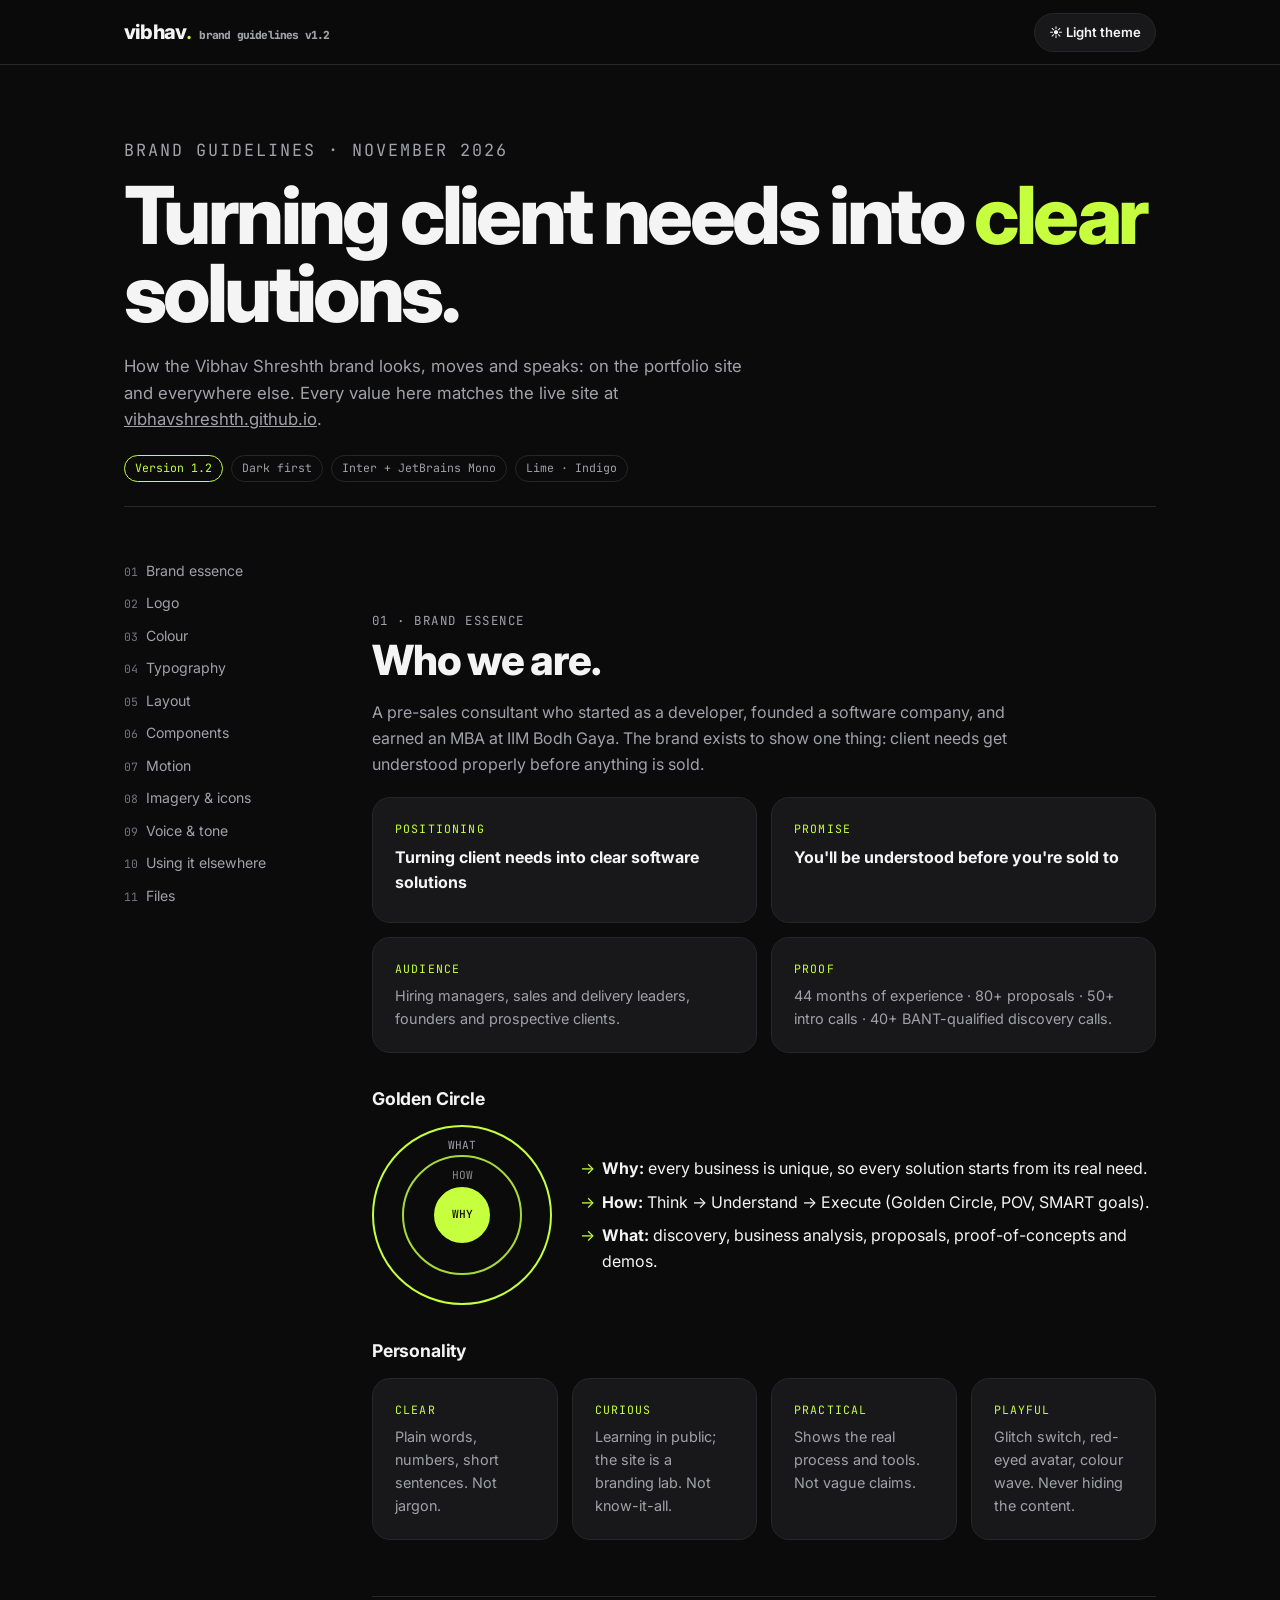
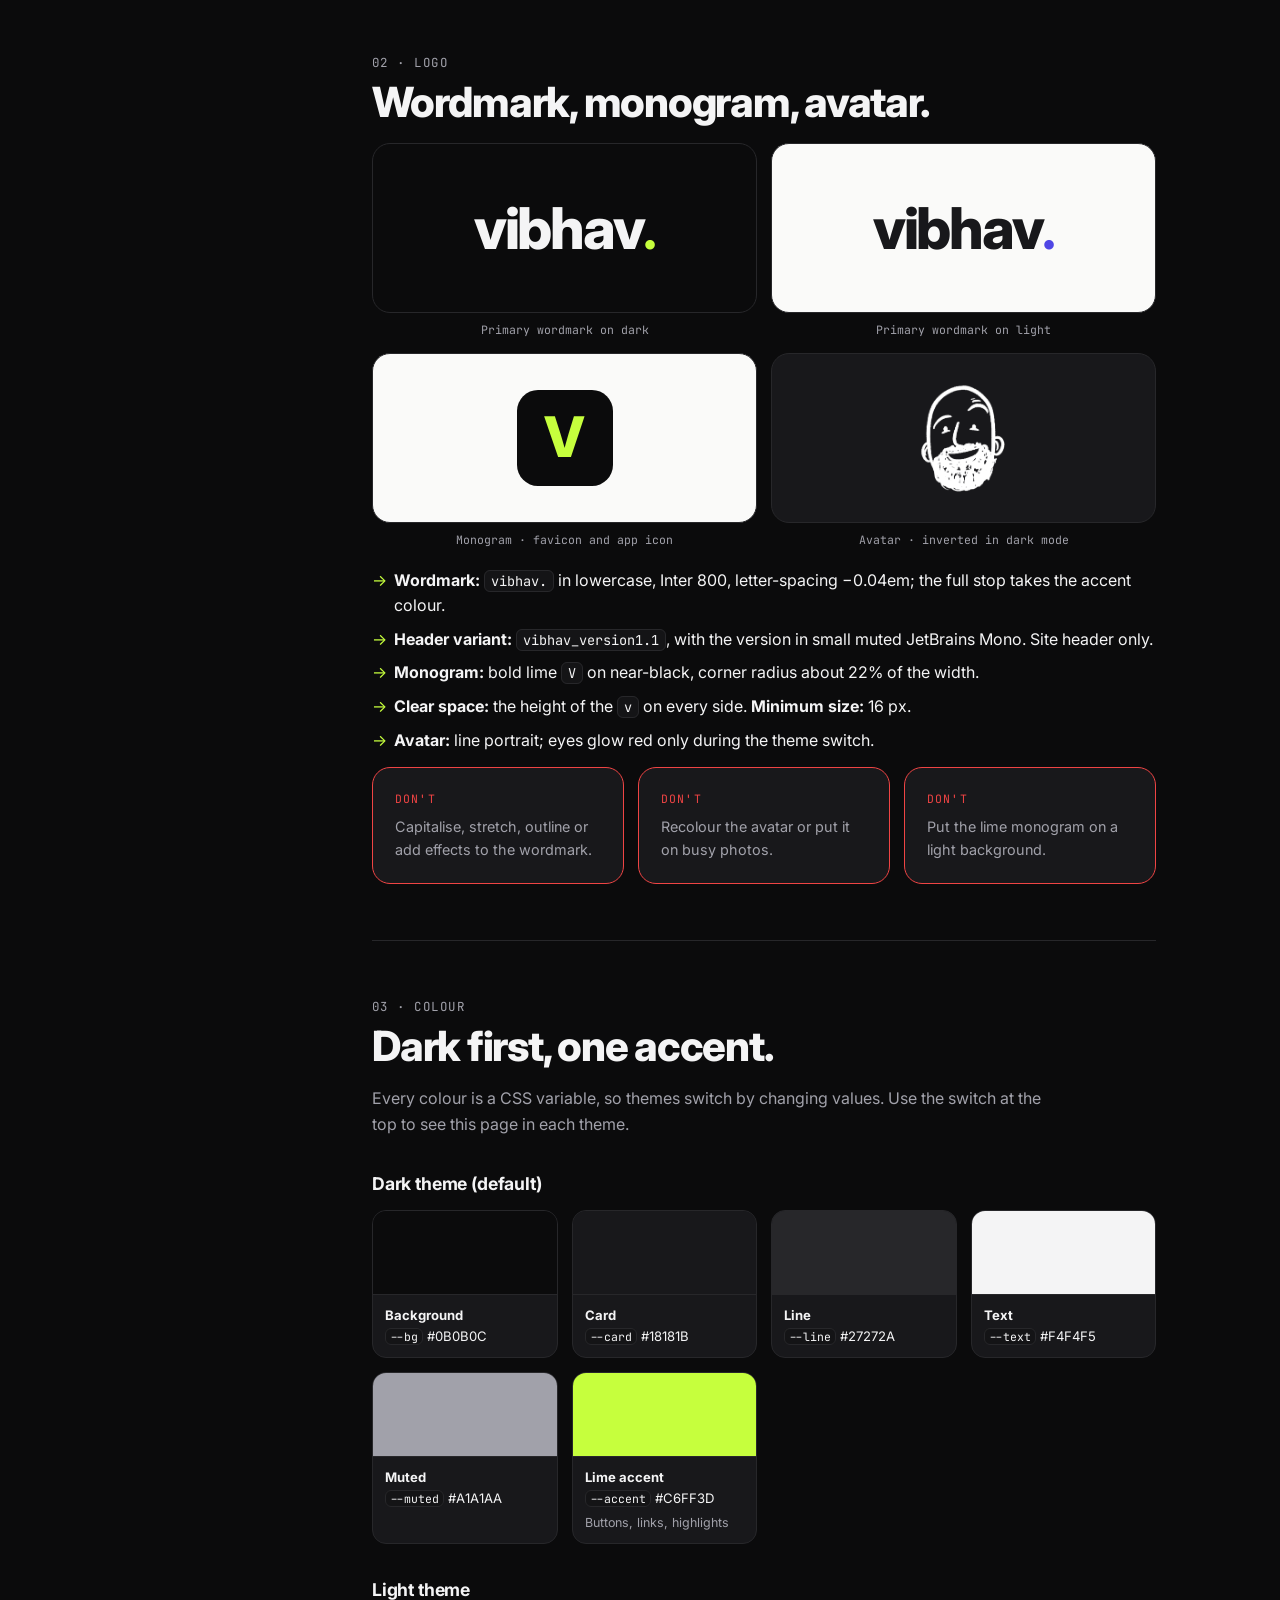
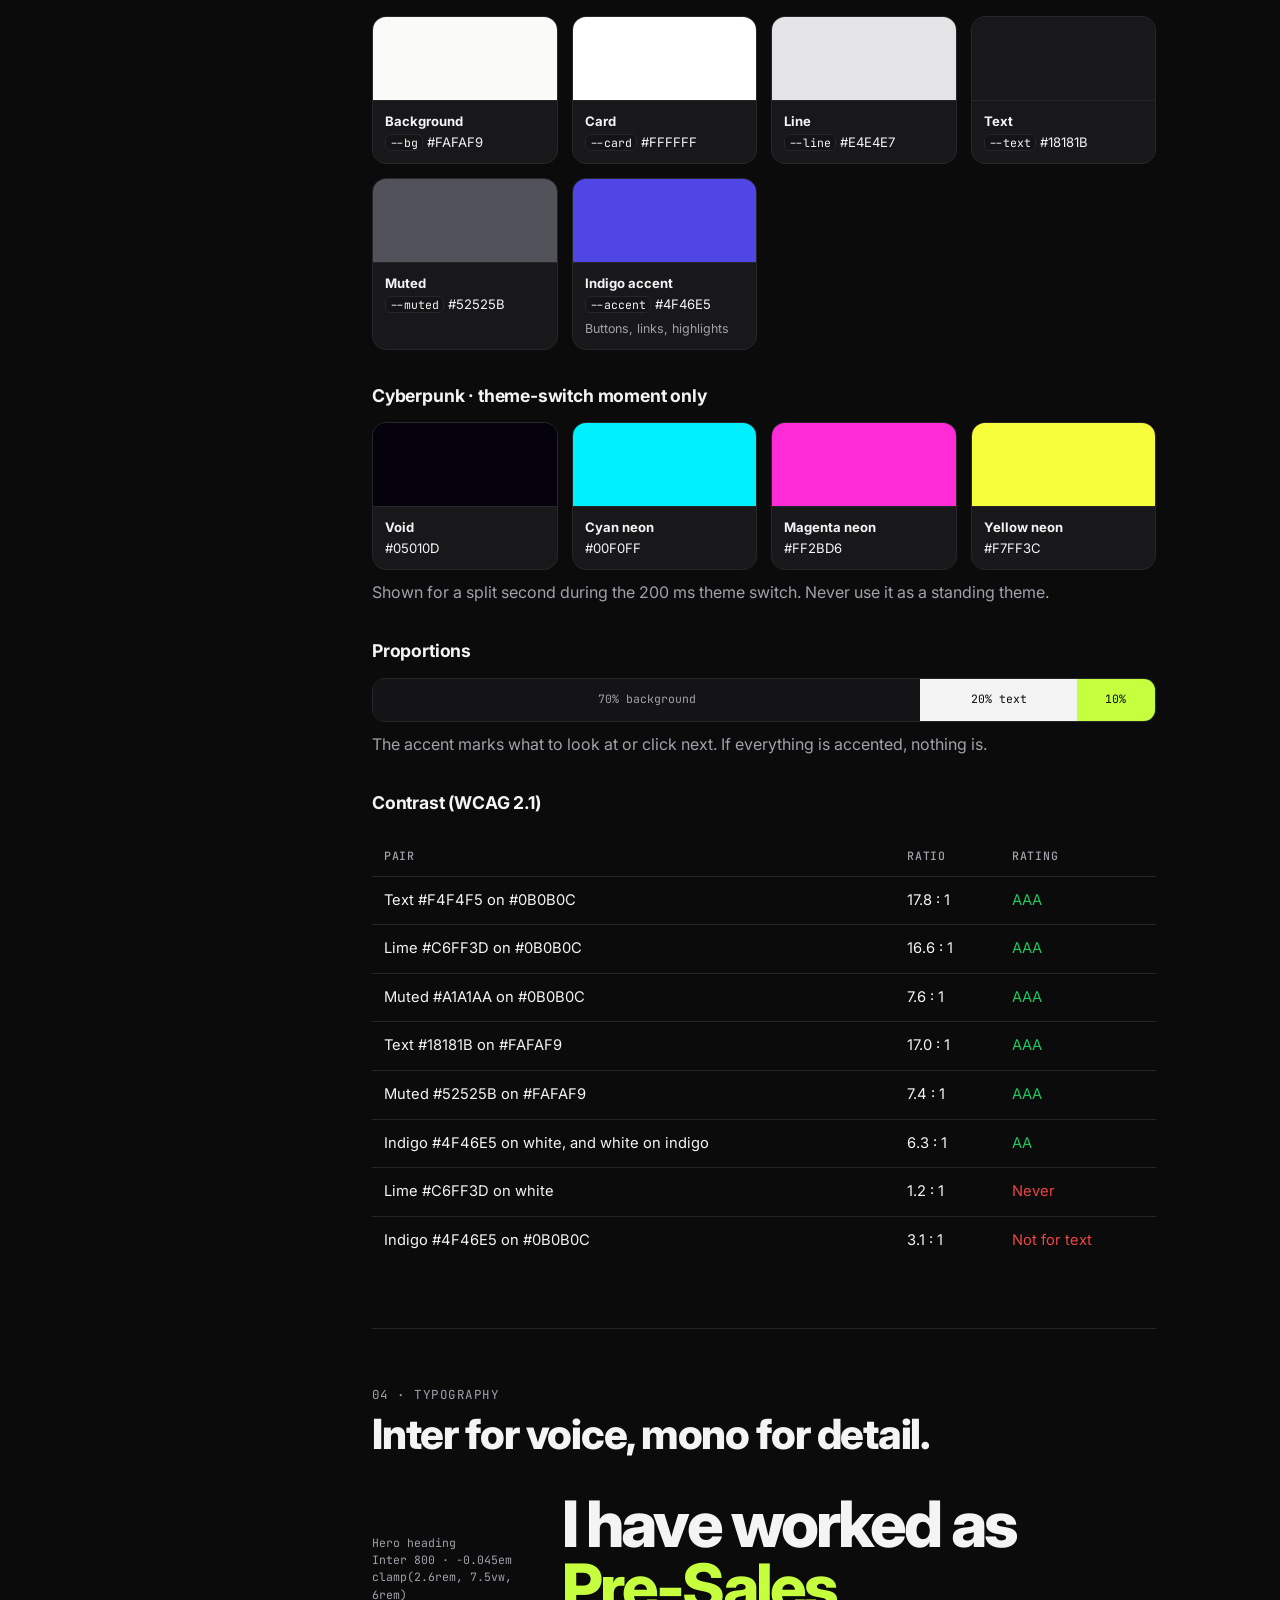
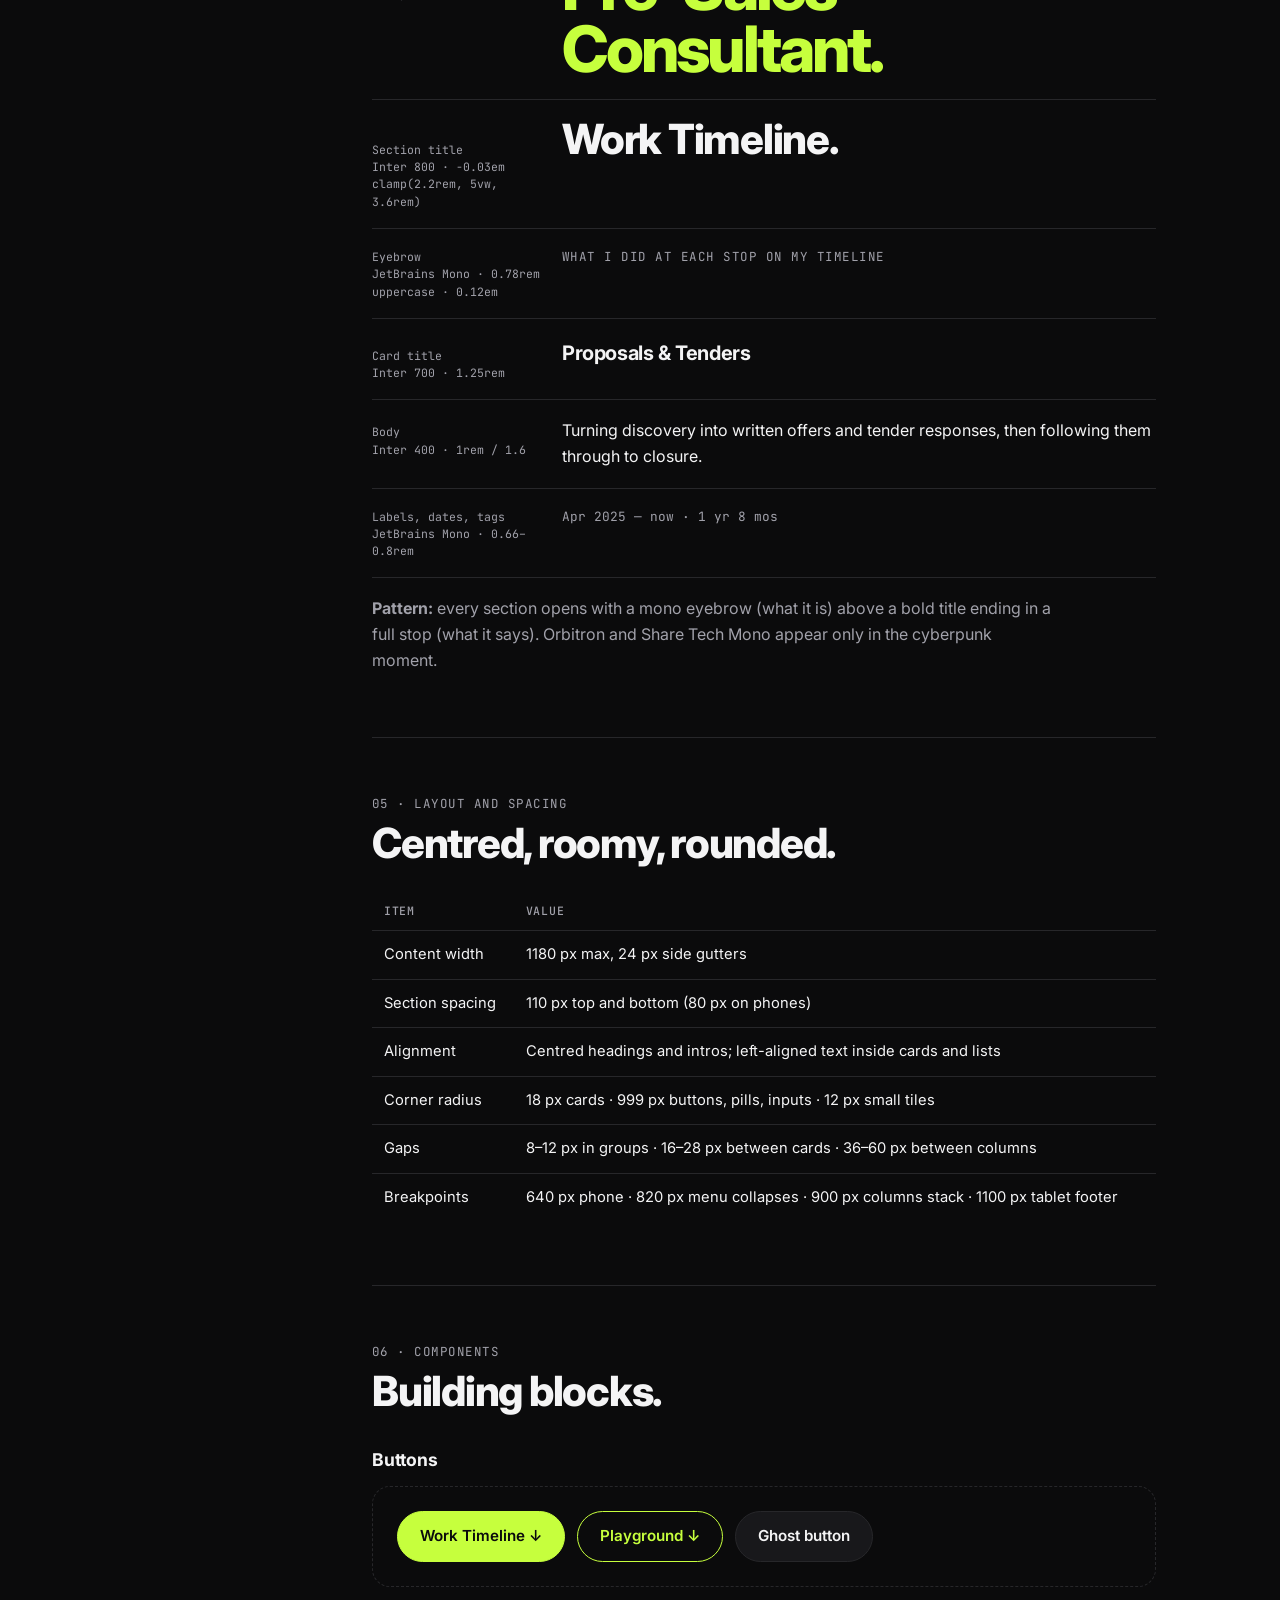
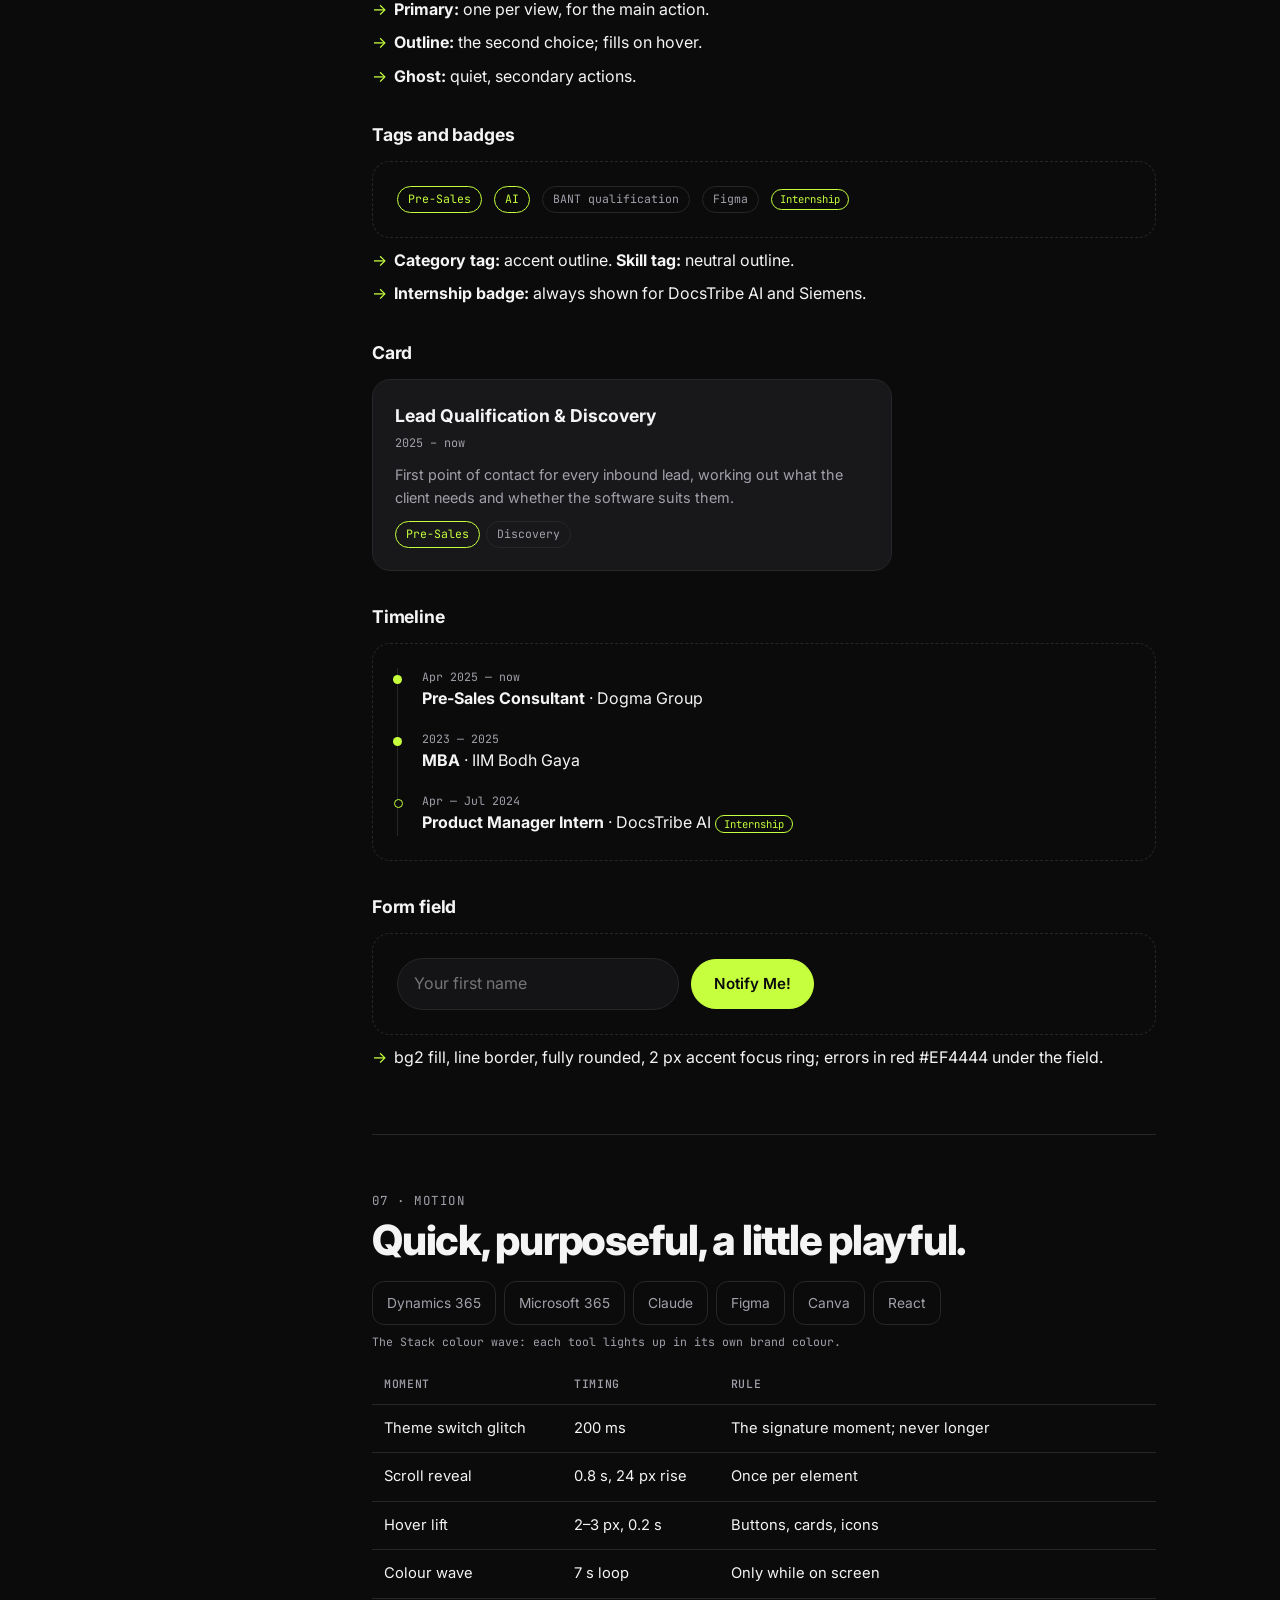
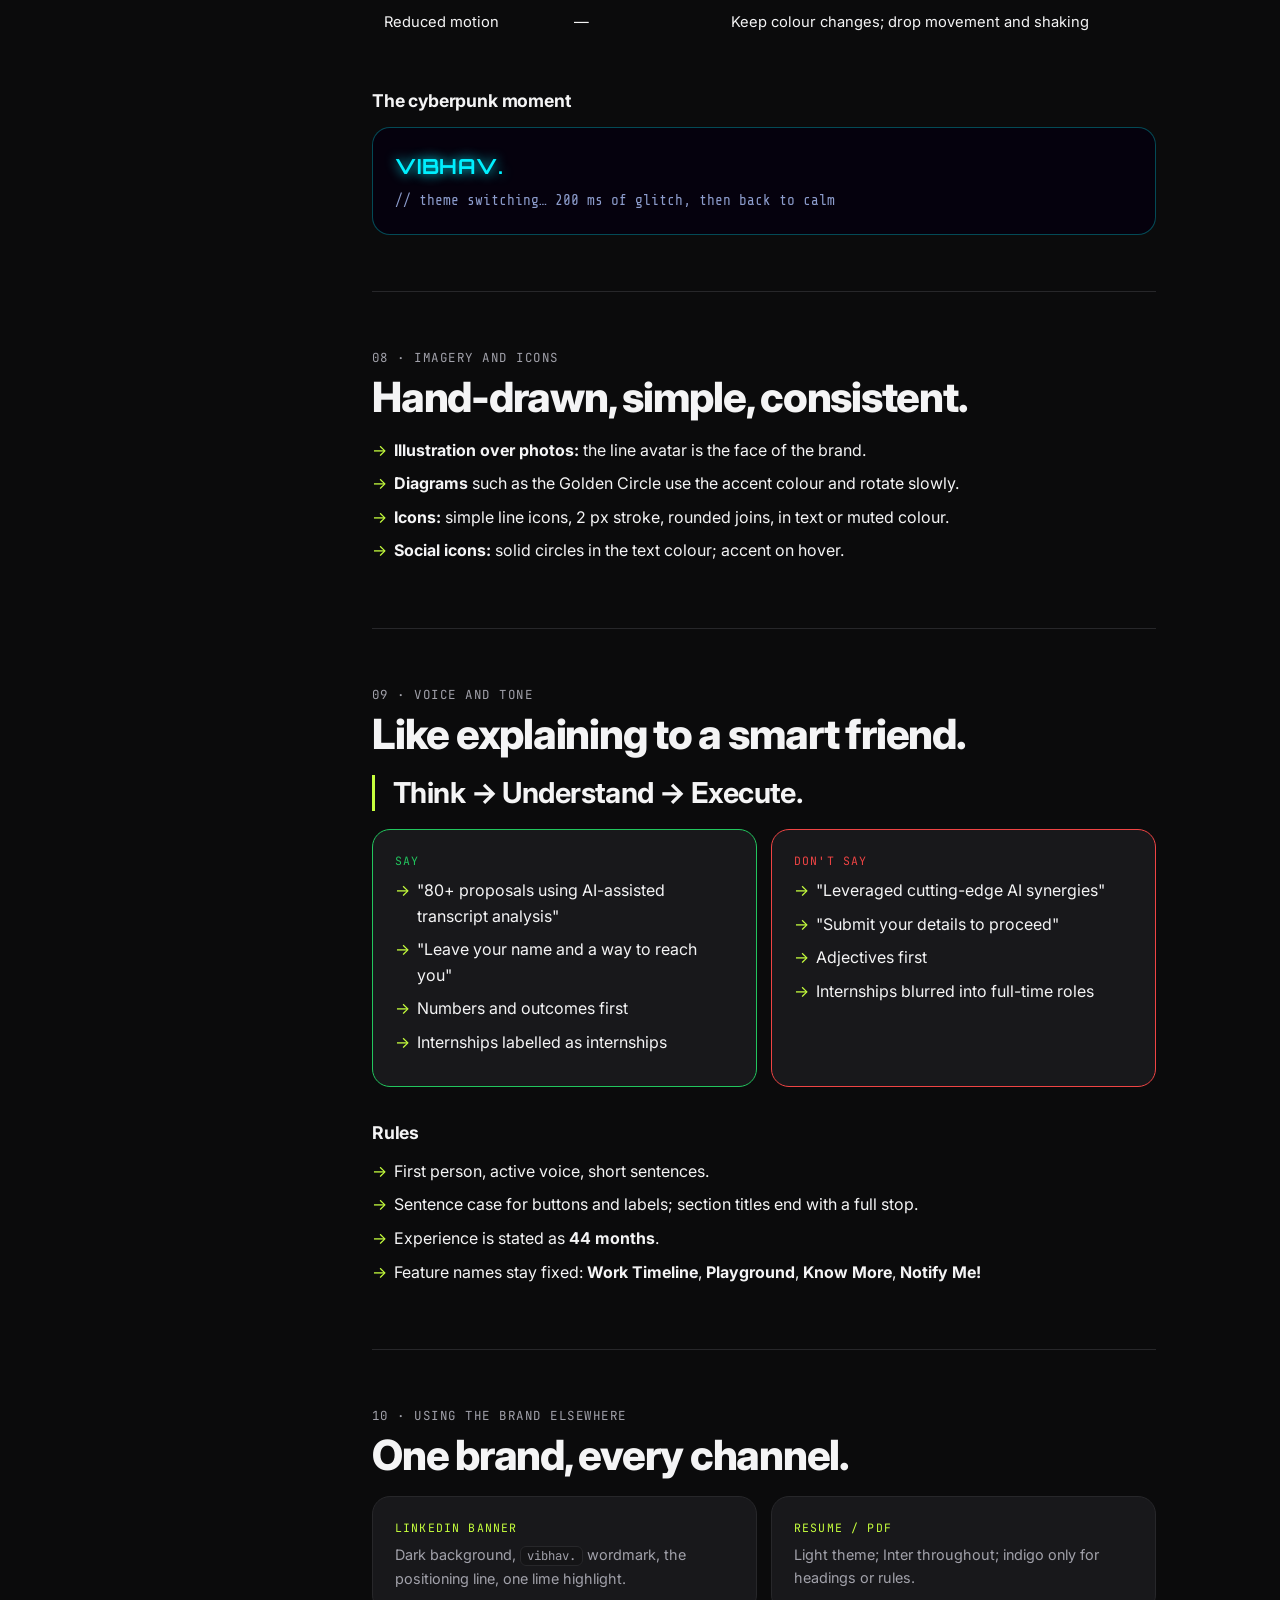
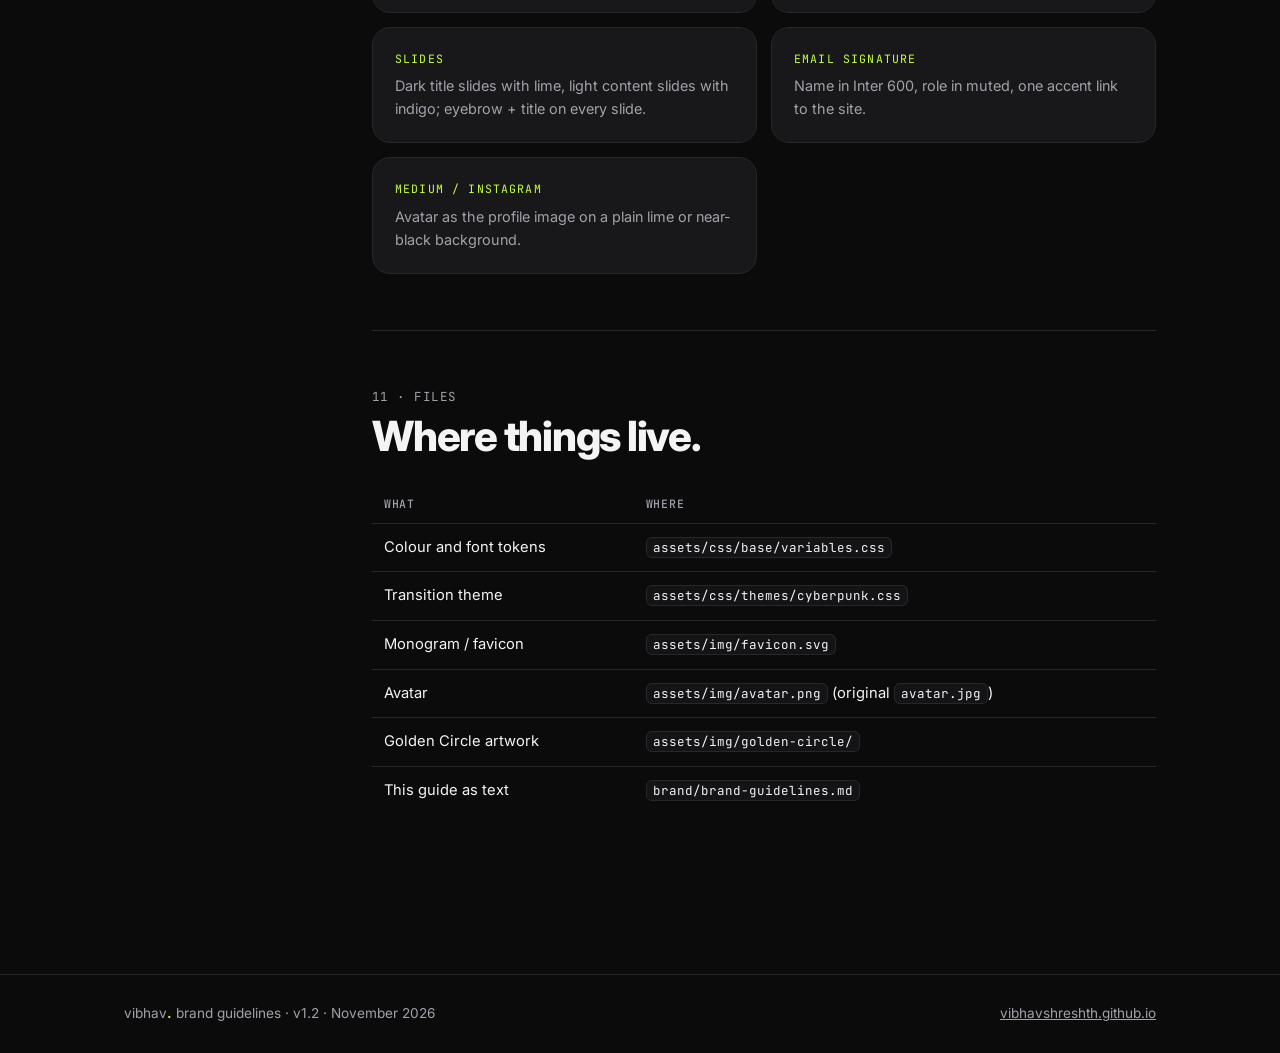
==== brand/brand-guidelines.html @ 6133f7fc "Add brand guidelines (Markdown and HTML) Essence, logo, colour, typography, layout, components, moti" ====
<!DOCTYPE html>
<html lang="en" data-theme="dark">
<head>
<meta charset="UTF-8">
<meta name="viewport" content="width=device-width, initial-scale=1">
<title>Brand Guidelines · Vibhav Shreshth</title>
<meta name="description" content="Brand guidelines for Vibhav Shreshth: essence, logo, colour, typography, layout, components, motion and voice.">
<link rel="icon" href="../assets/img/favicon.svg" type="image/svg+xml">
<link rel="preconnect" href="https://fonts.googleapis.com">
<link href="https://fonts.googleapis.com/css2?family=Inter:wght@400;500;600;700;800&family=JetBrains+Mono:wght@400;500&family=Orbitron:wght@800&family=Share+Tech+Mono&display=swap" rel="stylesheet">
<script>try{if(localStorage.getItem('bg-theme')==='light')document.documentElement.dataset.theme='light'}catch(e){}</script>
<style>
/* Same tokens as assets/css/base/variables.css */
:root{
  --bg:#0b0b0c;--bg2:#141416;--card:#18181b;--line:#27272a;
  --text:#f4f4f5;--muted:#a1a1aa;--accent:#c6ff3d;--accent-ink:#0b0b0c;
  --font:'Inter',system-ui,sans-serif;--mono:'JetBrains Mono',monospace;--max:1080px;
}
[data-theme="light"]{
  --bg:#fafaf9;--bg2:#f1f1ef;--card:#ffffff;--line:#e4e4e7;
  --text:#18181b;--muted:#52525b;--accent:#4f46e5;--accent-ink:#ffffff;
}
*{box-sizing:border-box;margin:0;padding:0}
html{scroll-behavior:smooth}
body{font-family:var(--font);background:var(--bg);color:var(--text);line-height:1.6;transition:background .3s,color .3s}
a{color:inherit}
.wrap{max-width:var(--max);margin:0 auto;padding:0 24px}

/* Header */
header{position:sticky;top:0;z-index:10;background:color-mix(in srgb,var(--bg) 85%,transparent);backdrop-filter:blur(12px);border-bottom:1px solid var(--line)}
.bar{display:flex;align-items:center;justify-content:space-between;gap:16px;height:64px}
.wm{font-weight:800;font-size:1.25rem;letter-spacing:-.04em;text-decoration:none}
.wm b{color:var(--accent)}
.bar small{font-family:var(--mono);font-size:.7rem;color:var(--muted);margin-left:8px}
.toggle{font:inherit;font-size:.82rem;font-weight:600;cursor:pointer;background:var(--card);color:var(--text);border:1px solid var(--line);border-radius:999px;padding:8px 14px}
.toggle:hover{border-color:var(--accent)}

/* Layout */
.layout{display:grid;grid-template-columns:200px minmax(0,1fr);gap:48px;padding:48px 0 96px}
nav.toc{position:sticky;top:96px;align-self:start;font-size:.88rem}
nav.toc a{display:block;padding:5px 0;color:var(--muted);text-decoration:none}
nav.toc a:hover{color:var(--accent)}
nav.toc span{font-family:var(--mono);font-size:.72rem;margin-right:8px;opacity:.7}
@media(max-width:860px){.layout{grid-template-columns:minmax(0,1fr)}nav.toc{display:none}}

.cover{padding:72px 0 24px;border-bottom:1px solid var(--line)}
.eyebrow{font-family:var(--mono);font-size:.78rem;letter-spacing:.12em;text-transform:uppercase;color:var(--muted)}
.cover h1{font-size:clamp(2.6rem,7vw,5rem);font-weight:800;letter-spacing:-.045em;line-height:.98;margin:12px 0 20px}
.cover h1 em{font-style:normal;color:var(--accent)}
.cover p{max-width:640px;color:var(--muted);font-size:1.05rem}
.meta{display:flex;flex-wrap:wrap;gap:8px;margin-top:22px}

section{padding:56px 0;border-bottom:1px solid var(--line);scroll-margin-top:72px}
section:last-child{border-bottom:0}
h2{font-size:clamp(1.8rem,4vw,2.6rem);font-weight:800;letter-spacing:-.03em;line-height:1.05;margin:8px 0 18px}
h3{font-size:1.1rem;font-weight:700;letter-spacing:-.01em;margin:32px 0 12px}
p.lead{color:var(--muted);max-width:680px;margin-bottom:8px}
ul.list{list-style:none;display:grid;gap:8px;margin:8px 0}
ul.list li{position:relative;padding-left:22px}
ul.list li:before{content:"→";position:absolute;left:0;color:var(--accent)}
code{font-family:var(--mono);font-size:.85em;background:var(--bg2);border:1px solid var(--line);border-radius:6px;padding:1px 6px}

/* Tables */
.tbl{width:100%;border-collapse:collapse;font-size:.92rem;margin:8px 0}
.tbl th{font-family:var(--mono);font-size:.72rem;letter-spacing:.06em;text-transform:uppercase;color:var(--muted);text-align:left;font-weight:500;padding:10px 12px;border-bottom:1px solid var(--line)}
.tbl td{padding:12px;border-bottom:1px solid var(--line);vertical-align:top}
.tbl tr:last-child td{border-bottom:0}
.scroll{overflow-x:auto}

/* Cards and grids */
.grid{display:grid;gap:14px}
.g2{grid-template-columns:repeat(auto-fit,minmax(260px,1fr))}
.g3{grid-template-columns:repeat(auto-fit,minmax(200px,1fr))}
.g4{grid-template-columns:repeat(auto-fit,minmax(150px,1fr))}
.card{background:var(--card);border:1px solid var(--line);border-radius:18px;padding:22px}
.card b{display:block;margin-bottom:4px}
.card p{color:var(--muted);font-size:.9rem}
.card .k{font-family:var(--mono);font-size:.72rem;letter-spacing:.1em;text-transform:uppercase;color:var(--accent);margin-bottom:6px;display:block}

/* Golden circle */
.circle{display:grid;grid-template-columns:auto 1fr;gap:28px;align-items:center}
.rings{position:relative;width:180px;height:180px}
.rings i{position:absolute;inset:0;border-radius:50%;border:2px solid var(--accent);display:grid;place-items:start center;padding-top:10px;font-style:normal;font-family:var(--mono);font-size:.7rem;color:var(--muted)}
.rings i:nth-child(2){inset:30px;opacity:.85}
.rings i:nth-child(3){inset:62px;background:var(--accent);color:var(--accent-ink);place-items:center;padding:0;font-weight:500}
@media(max-width:560px){.circle{grid-template-columns:1fr;justify-items:center}}

/* Logo */
.logo-stage{display:grid;place-items:center;min-height:170px;border-radius:18px;border:1px solid var(--line)}
.on-dark{background:#0b0b0c;color:#f4f4f5}.on-dark b{color:#c6ff3d}
.on-light{background:#fafaf9;color:#18181b}.on-light b{color:#4f46e5}
.big-wm{font-weight:800;font-size:clamp(2.4rem,7vw,3.6rem);letter-spacing:-.04em}
.mono-mark{width:96px;height:96px;border-radius:21px;background:#0b0b0c;display:grid;place-items:center;font-weight:800;font-size:56px;color:#c6ff3d}
.avatar{width:120px;height:auto}
[data-theme="dark"] .avatar.auto{filter:invert(1)}
.on-dark .avatar{filter:invert(1)}
.cap{font-family:var(--mono);font-size:.72rem;color:var(--muted);margin-top:8px;text-align:center}
.dont{border-color:#ef4444}
.dont .k{color:#ef4444}

/* Colour swatches */
.swatch{border:1px solid var(--line);border-radius:14px;overflow:hidden;background:var(--card)}
.swatch .chip{height:84px;border-bottom:1px solid var(--line)}
.swatch div:last-child{padding:10px 12px;font-size:.82rem}
.swatch b{display:block}
.swatch code{font-size:.72rem;padding:0 4px}
.swatch span{display:block;color:var(--muted);font-size:.78rem;margin-top:4px}
.ratio{display:flex;height:44px;border-radius:12px;overflow:hidden;border:1px solid var(--line);margin:10px 0}
.ratio div{display:grid;place-items:center;font-family:var(--mono);font-size:.72rem}
.ok{color:#22c55e}.no{color:#ef4444}

/* Type specimens */
.spec{display:grid;grid-template-columns:170px minmax(0,1fr);gap:20px;align-items:baseline;padding:18px 0;border-bottom:1px solid var(--line)}
.spec:last-child{border-bottom:0}
.spec .lbl{font-family:var(--mono);font-size:.72rem;color:var(--muted);line-height:1.5}
@media(max-width:620px){.spec{grid-template-columns:1fr;gap:6px}}

/* Components */
.demo{display:flex;flex-wrap:wrap;align-items:center;gap:12px;padding:24px;border:1px dashed var(--line);border-radius:18px;margin:10px 0}
.btn{display:inline-flex;align-items:center;gap:8px;padding:12px 22px;border-radius:999px;font:inherit;font-weight:600;font-size:.95rem;border:1px solid var(--line);background:var(--card);color:var(--text);cursor:pointer;transition:transform .2s,background .2s,color .2s}
.btn:hover{transform:translateY(-2px)}
.btn.primary{background:var(--accent);color:var(--accent-ink);border-color:var(--accent)}
.btn.outline{background:none;color:var(--accent);border:1.5px solid var(--accent)}
.btn.outline:hover{background:var(--accent);color:var(--accent-ink)}
.tag{font-family:var(--mono);font-size:.72rem;border:1px solid var(--line);color:var(--muted);border-radius:999px;padding:3px 10px}
.tag.cat{border-color:var(--accent);color:var(--accent)}
.badge{font-family:var(--mono);font-size:.66rem;border:1px solid var(--accent);color:var(--accent);border-radius:999px;padding:1px 8px}
.field{background:var(--bg2);border:1px solid var(--line);color:var(--text);border-radius:999px;padding:12px 16px;font:inherit;min-width:220px}
.field:focus{outline:2px solid var(--accent);outline-offset:1px}
.tl{border-left:1px solid var(--line);padding-left:24px;display:grid;gap:18px}
.tl div{position:relative}
.tl div:before{content:"";position:absolute;left:-29px;top:7px;width:9px;height:9px;border-radius:50%;background:var(--accent)}
.tl div.sub:before{left:-28px;width:7px;height:7px;background:var(--bg);border:1px solid var(--accent)}
.tl small{display:block;font-family:var(--mono);font-size:.72rem;color:var(--muted)}

/* Motion demo */
.wave{display:flex;flex-wrap:wrap;gap:8px}
.wave span{border:1px solid var(--line);border-radius:12px;padding:10px 14px;font-size:.86rem;color:var(--muted);animation:wave 4s linear infinite;animation-delay:calc(var(--i)*.3s)}
@keyframes wave{0%,20%,100%{color:var(--muted);border-color:var(--line);transform:none}10%{color:var(--c);border-color:var(--c);transform:translateY(-4px)}}
@media(prefers-reduced-motion:reduce){.wave span{animation-name:wavecalm}@keyframes wavecalm{0%,20%,100%{color:var(--muted);border-color:var(--line)}10%{color:var(--c);border-color:var(--c)}}}
.cyber{background:#05010d;border-radius:18px;padding:22px;color:#e9f6ff;border:1px solid rgba(0,240,255,.3)}
.cyber b{font-family:'Orbitron',sans-serif;font-size:1.3rem;color:#00f0ff;text-shadow:0 0 12px #00f0ff;letter-spacing:.04em}
.cyber p{font-family:'Share Tech Mono',monospace;color:#8c9ccc;margin-top:6px;font-size:.9rem}

/* Voice */
.vs{display:grid;grid-template-columns:1fr 1fr;gap:14px}
.vs .card:first-child{border-color:#22c55e}.vs .card:first-child .k{color:#22c55e}
.vs .card:last-child{border-color:#ef4444}.vs .card:last-child .k{color:#ef4444}
@media(max-width:620px){.vs{grid-template-columns:1fr}}
blockquote{font-size:clamp(1.3rem,3vw,1.8rem);font-weight:700;letter-spacing:-.02em;line-height:1.25;border-left:3px solid var(--accent);padding-left:18px;margin:12px 0}

footer{border-top:1px solid var(--line);padding:28px 0;color:var(--muted);font-size:.85rem}
footer .wrap{display:flex;flex-wrap:wrap;justify-content:space-between;gap:10px}
</style>
</head>
<body>

<header>
  <div class="wrap bar">
    <a class="wm" href="#top">vibhav<b>.</b><small>brand guidelines v1.2</small></a>
    <button class="toggle" id="themeBtn" type="button" aria-pressed="false">☀ Light theme</button>
  </div>
</header>

<div class="wrap" id="top">
  <div class="cover">
    <p class="eyebrow">Brand guidelines · November 2026</p>
    <h1>Turning client needs into <em>clear</em> solutions.</h1>
    <p>How the Vibhav Shreshth brand looks, moves and speaks: on the portfolio site and everywhere else. Every value here matches the live site at <a href="https://vibhavshreshth.github.io">vibhavshreshth.github.io</a>.</p>
    <div class="meta"><span class="tag cat">Version 1.2</span><span class="tag">Dark first</span><span class="tag">Inter + JetBrains Mono</span><span class="tag">Lime · Indigo</span></div>
  </div>

  <div class="layout">
    <nav class="toc" aria-label="Contents">
      <a href="#essence"><span>01</span>Brand essence</a>
      <a href="#logo"><span>02</span>Logo</a>
      <a href="#colour"><span>03</span>Colour</a>
      <a href="#type"><span>04</span>Typography</a>
      <a href="#layout"><span>05</span>Layout</a>
      <a href="#components"><span>06</span>Components</a>
      <a href="#motion"><span>07</span>Motion</a>
      <a href="#imagery"><span>08</span>Imagery &amp; icons</a>
      <a href="#voice"><span>09</span>Voice &amp; tone</a>
      <a href="#elsewhere"><span>10</span>Using it elsewhere</a>
      <a href="#files"><span>11</span>Files</a>
    </nav>

    <main>
      <!-- 01 -->
      <section id="essence">
        <p class="eyebrow">01 · Brand essence</p>
        <h2>Who we are.</h2>
        <p class="lead">A pre-sales consultant who started as a developer, founded a software company, and earned an MBA at IIM Bodh Gaya. The brand exists to show one thing: client needs get understood properly before anything is sold.</p>
        <div class="grid g2" style="margin-top:20px">
          <div class="card"><span class="k">Positioning</span><b>Turning client needs into clear software solutions</b></div>
          <div class="card"><span class="k">Promise</span><b>You'll be understood before you're sold to</b></div>
          <div class="card"><span class="k">Audience</span><p>Hiring managers, sales and delivery leaders, founders and prospective clients.</p></div>
          <div class="card"><span class="k">Proof</span><p>44 months of experience · 80+ proposals · 50+ intro calls · 40+ BANT-qualified discovery calls.</p></div>
        </div>

        <h3>Golden Circle</h3>
        <div class="circle">
          <div class="rings" aria-hidden="true"><i>WHAT</i><i>HOW</i><i>WHY</i></div>
          <ul class="list">
            <li><b>Why:</b> every business is unique, so every solution starts from its real need.</li>
            <li><b>How:</b> Think → Understand → Execute (Golden Circle, POV, SMART goals).</li>
            <li><b>What:</b> discovery, business analysis, proposals, proof-of-concepts and demos.</li>
          </ul>
        </div>

        <h3>Personality</h3>
        <div class="grid g4">
          <div class="card"><span class="k">Clear</span><p>Plain words, numbers, short sentences. Not jargon.</p></div>
          <div class="card"><span class="k">Curious</span><p>Learning in public; the site is a branding lab. Not know-it-all.</p></div>
          <div class="card"><span class="k">Practical</span><p>Shows the real process and tools. Not vague claims.</p></div>
          <div class="card"><span class="k">Playful</span><p>Glitch switch, red-eyed avatar, colour wave. Never hiding the content.</p></div>
        </div>
      </section>

      <!-- 02 -->
      <section id="logo">
        <p class="eyebrow">02 · Logo</p>
        <h2>Wordmark, monogram, avatar.</h2>
        <div class="grid g2">
          <div><div class="logo-stage on-dark"><span class="big-wm">vibhav<b>.</b></span></div><p class="cap">Primary wordmark on dark</p></div>
          <div><div class="logo-stage on-light"><span class="big-wm">vibhav<b>.</b></span></div><p class="cap">Primary wordmark on light</p></div>
          <div><div class="logo-stage on-light"><div class="mono-mark">V</div></div><p class="cap">Monogram · favicon and app icon</p></div>
          <div><div class="logo-stage" style="background:var(--card)"><img class="avatar auto" src="../assets/img/avatar.png" width="526" height="523" alt="Illustrated line portrait of Vibhav Shreshth"></div><p class="cap">Avatar · inverted in dark mode</p></div>
        </div>
        <ul class="list" style="margin-top:18px">
          <li><b>Wordmark:</b> <code>vibhav.</code> in lowercase, Inter 800, letter-spacing −0.04em; the full stop takes the accent colour.</li>
          <li><b>Header variant:</b> <code>vibhav_version1.1</code>, with the version in small muted JetBrains Mono. Site header only.</li>
          <li><b>Monogram:</b> bold lime <code>V</code> on near-black, corner radius about 22% of the width.</li>
          <li><b>Clear space:</b> the height of the <code>v</code> on every side. <b>Minimum size:</b> 16 px.</li>
          <li><b>Avatar:</b> line portrait; eyes glow red only during the theme switch.</li>
        </ul>
        <div class="grid g3" style="margin-top:14px">
          <div class="card dont"><span class="k">Don't</span><p>Capitalise, stretch, outline or add effects to the wordmark.</p></div>
          <div class="card dont"><span class="k">Don't</span><p>Recolour the avatar or put it on busy photos.</p></div>
          <div class="card dont"><span class="k">Don't</span><p>Put the lime monogram on a light background.</p></div>
        </div>
      </section>

      <!-- 03 -->
      <section id="colour">
        <p class="eyebrow">03 · Colour</p>
        <h2>Dark first, one accent.</h2>
        <p class="lead">Every colour is a CSS variable, so themes switch by changing values. Use the switch at the top to see this page in each theme.</p>

        <h3>Dark theme (default)</h3>
        <div class="grid g4">
          <div class="swatch"><div class="chip" style="background:#0b0b0c"></div><div><b>Background</b><code>--bg</code> #0B0B0C</div></div>
          <div class="swatch"><div class="chip" style="background:#18181b"></div><div><b>Card</b><code>--card</code> #18181B</div></div>
          <div class="swatch"><div class="chip" style="background:#27272a"></div><div><b>Line</b><code>--line</code> #27272A</div></div>
          <div class="swatch"><div class="chip" style="background:#f4f4f5"></div><div><b>Text</b><code>--text</code> #F4F4F5</div></div>
          <div class="swatch"><div class="chip" style="background:#a1a1aa"></div><div><b>Muted</b><code>--muted</code> #A1A1AA</div></div>
          <div class="swatch"><div class="chip" style="background:#c6ff3d"></div><div><b>Lime accent</b><code>--accent</code> #C6FF3D<span>Buttons, links, highlights</span></div></div>
        </div>

        <h3>Light theme</h3>
        <div class="grid g4">
          <div class="swatch"><div class="chip" style="background:#fafaf9"></div><div><b>Background</b><code>--bg</code> #FAFAF9</div></div>
          <div class="swatch"><div class="chip" style="background:#ffffff"></div><div><b>Card</b><code>--card</code> #FFFFFF</div></div>
          <div class="swatch"><div class="chip" style="background:#e4e4e7"></div><div><b>Line</b><code>--line</code> #E4E4E7</div></div>
          <div class="swatch"><div class="chip" style="background:#18181b"></div><div><b>Text</b><code>--text</code> #18181B</div></div>
          <div class="swatch"><div class="chip" style="background:#52525b"></div><div><b>Muted</b><code>--muted</code> #52525B</div></div>
          <div class="swatch"><div class="chip" style="background:#4f46e5"></div><div><b>Indigo accent</b><code>--accent</code> #4F46E5<span>Buttons, links, highlights</span></div></div>
        </div>

        <h3>Cyberpunk · theme-switch moment only</h3>
        <div class="grid g4">
          <div class="swatch"><div class="chip" style="background:#05010d"></div><div><b>Void</b>#05010D</div></div>
          <div class="swatch"><div class="chip" style="background:#00f0ff"></div><div><b>Cyan neon</b>#00F0FF</div></div>
          <div class="swatch"><div class="chip" style="background:#ff2bd6"></div><div><b>Magenta neon</b>#FF2BD6</div></div>
          <div class="swatch"><div class="chip" style="background:#f7ff3c"></div><div><b>Yellow neon</b>#F7FF3C</div></div>
        </div>
        <p class="lead" style="margin-top:10px">Shown for a split second during the 200 ms theme switch. Never use it as a standing theme.</p>

        <h3>Proportions</h3>
        <div class="ratio" aria-label="70 percent background, 20 percent text and neutrals, 10 percent accent">
          <div style="flex:70;background:var(--bg2);color:var(--muted)">70% background</div>
          <div style="flex:20;background:var(--text);color:var(--bg)">20% text</div>
          <div style="flex:10;background:var(--accent);color:var(--accent-ink)">10%</div>
        </div>
        <p class="lead">The accent marks what to look at or click next. If everything is accented, nothing is.</p>

        <h3>Contrast (WCAG 2.1)</h3>
        <div class="scroll"><table class="tbl">
          <tr><th>Pair</th><th>Ratio</th><th>Rating</th></tr>
          <tr><td>Text #F4F4F5 on #0B0B0C</td><td>17.8 : 1</td><td class="ok">AAA</td></tr>
          <tr><td>Lime #C6FF3D on #0B0B0C</td><td>16.6 : 1</td><td class="ok">AAA</td></tr>
          <tr><td>Muted #A1A1AA on #0B0B0C</td><td>7.6 : 1</td><td class="ok">AAA</td></tr>
          <tr><td>Text #18181B on #FAFAF9</td><td>17.0 : 1</td><td class="ok">AAA</td></tr>
          <tr><td>Muted #52525B on #FAFAF9</td><td>7.4 : 1</td><td class="ok">AAA</td></tr>
          <tr><td>Indigo #4F46E5 on white, and white on indigo</td><td>6.3 : 1</td><td class="ok">AA</td></tr>
          <tr><td>Lime #C6FF3D on white</td><td>1.2 : 1</td><td class="no">Never</td></tr>
          <tr><td>Indigo #4F46E5 on #0B0B0C</td><td>3.1 : 1</td><td class="no">Not for text</td></tr>
        </table></div>
      </section>

      <!-- 04 -->
      <section id="type">
        <p class="eyebrow">04 · Typography</p>
        <h2>Inter for voice, mono for detail.</h2>
        <div class="spec"><div class="lbl">Hero heading<br>Inter 800 · −0.045em<br>clamp(2.6rem, 7.5vw, 6rem)</div><div style="font-size:clamp(2.2rem,6vw,4rem);font-weight:800;letter-spacing:-.045em;line-height:.98">I have worked as<br><span style="color:var(--accent)">Pre-Sales Consultant.</span></div></div>
        <div class="spec"><div class="lbl">Section title<br>Inter 800 · −0.03em<br>clamp(2.2rem, 5vw, 3.6rem)</div><div style="font-size:clamp(1.8rem,4vw,2.6rem);font-weight:800;letter-spacing:-.03em;line-height:1.05">Work Timeline.</div></div>
        <div class="spec"><div class="lbl">Eyebrow<br>JetBrains Mono · 0.78rem<br>uppercase · 0.12em</div><div class="eyebrow">What I did at each stop on my timeline</div></div>
        <div class="spec"><div class="lbl">Card title<br>Inter 700 · 1.25rem</div><div style="font-size:1.25rem;font-weight:700;letter-spacing:-.02em">Proposals &amp; Tenders</div></div>
        <div class="spec"><div class="lbl">Body<br>Inter 400 · 1rem / 1.6</div><div>Turning discovery into written offers and tender responses, then following them through to closure.</div></div>
        <div class="spec"><div class="lbl">Labels, dates, tags<br>JetBrains Mono · 0.66–0.8rem</div><div style="font-family:var(--mono);font-size:.8rem;color:var(--muted)">Apr 2025 — now · 1 yr 8 mos</div></div>
        <p class="lead" style="margin-top:18px"><b>Pattern:</b> every section opens with a mono eyebrow (what it is) above a bold title ending in a full stop (what it says). Orbitron and Share Tech Mono appear only in the cyberpunk moment.</p>
      </section>

      <!-- 05 -->
      <section id="layout">
        <p class="eyebrow">05 · Layout and spacing</p>
        <h2>Centred, roomy, rounded.</h2>
        <div class="scroll"><table class="tbl">
          <tr><th>Item</th><th>Value</th></tr>
          <tr><td>Content width</td><td>1180 px max, 24 px side gutters</td></tr>
          <tr><td>Section spacing</td><td>110 px top and bottom (80 px on phones)</td></tr>
          <tr><td>Alignment</td><td>Centred headings and intros; left-aligned text inside cards and lists</td></tr>
          <tr><td>Corner radius</td><td>18 px cards · 999 px buttons, pills, inputs · 12 px small tiles</td></tr>
          <tr><td>Gaps</td><td>8–12 px in groups · 16–28 px between cards · 36–60 px between columns</td></tr>
          <tr><td>Breakpoints</td><td>640 px phone · 820 px menu collapses · 900 px columns stack · 1100 px tablet footer</td></tr>
        </table></div>
      </section>

      <!-- 06 -->
      <section id="components">
        <p class="eyebrow">06 · Components</p>
        <h2>Building blocks.</h2>
        <h3>Buttons</h3>
        <div class="demo"><button class="btn primary" type="button">Work Timeline ↓</button><button class="btn outline" type="button">Playground ↓</button><button class="btn" type="button">Ghost button</button></div>
        <ul class="list"><li><b>Primary:</b> one per view, for the main action.</li><li><b>Outline:</b> the second choice; fills on hover.</li><li><b>Ghost:</b> quiet, secondary actions.</li></ul>

        <h3>Tags and badges</h3>
        <div class="demo"><span class="tag cat">Pre-Sales</span><span class="tag cat">AI</span><span class="tag">BANT qualification</span><span class="tag">Figma</span><span class="badge">Internship</span></div>
        <ul class="list"><li><b>Category tag:</b> accent outline. <b>Skill tag:</b> neutral outline.</li><li><b>Internship badge:</b> always shown for DocsTribe AI and Siemens.</li></ul>

        <h3>Card</h3>
        <div class="card" style="max-width:520px"><b style="font-size:1.1rem">Lead Qualification &amp; Discovery</b><p style="font-family:var(--mono);font-size:.74rem;margin:4px 0 10px">2025 – now</p><p>First point of contact for every inbound lead, working out what the client needs and whether the software suits them.</p><div style="display:flex;flex-wrap:wrap;gap:6px;margin-top:12px"><span class="tag cat">Pre-Sales</span><span class="tag">Discovery</span></div></div>

        <h3>Timeline</h3>
        <div class="demo" style="display:block"><div class="tl">
          <div><small>Apr 2025 — now</small><b>Pre-Sales Consultant</b> · Dogma Group</div>
          <div><small>2023 — 2025</small><b>MBA</b> · IIM Bodh Gaya</div>
          <div class="sub"><small>Apr — Jul 2024</small><b>Product Manager Intern</b> · DocsTribe AI <span class="badge">Internship</span></div>
        </div></div>

        <h3>Form field</h3>
        <div class="demo"><input class="field" placeholder="Your first name" aria-label="Example field"><button class="btn primary" type="button">Notify Me!</button></div>
        <ul class="list"><li>bg2 fill, line border, fully rounded, 2 px accent focus ring; errors in red #EF4444 under the field.</li></ul>
      </section>

      <!-- 07 -->
      <section id="motion">
        <p class="eyebrow">07 · Motion</p>
        <h2>Quick, purposeful, a little playful.</h2>
        <div class="wave" aria-hidden="true">
          <span style="--i:0;--c:#0b53ce">Dynamics 365</span><span style="--i:1;--c:#d83b01">Microsoft 365</span><span style="--i:2;--c:#d97757">Claude</span><span style="--i:3;--c:#a259ff">Figma</span><span style="--i:4;--c:#00c4cc">Canva</span><span style="--i:5;--c:#149eca">React</span>
        </div>
        <p class="cap" style="text-align:left">The Stack colour wave: each tool lights up in its own brand colour.</p>
        <div class="scroll"><table class="tbl" style="margin-top:14px">
          <tr><th>Moment</th><th>Timing</th><th>Rule</th></tr>
          <tr><td>Theme switch glitch</td><td>200 ms</td><td>The signature moment; never longer</td></tr>
          <tr><td>Scroll reveal</td><td>0.8 s, 24 px rise</td><td>Once per element</td></tr>
          <tr><td>Hover lift</td><td>2–3 px, 0.2 s</td><td>Buttons, cards, icons</td></tr>
          <tr><td>Colour wave</td><td>7 s loop</td><td>Only while on screen</td></tr>
          <tr><td>Reduced motion</td><td>—</td><td>Keep colour changes; drop movement and shaking</td></tr>
        </table></div>
        <h3>The cyberpunk moment</h3>
        <div class="cyber"><b>VIBHAV.</b><p>// theme switching… 200 ms of glitch, then back to calm</p></div>
      </section>

      <!-- 08 -->
      <section id="imagery">
        <p class="eyebrow">08 · Imagery and icons</p>
        <h2>Hand-drawn, simple, consistent.</h2>
        <ul class="list">
          <li><b>Illustration over photos:</b> the line avatar is the face of the brand.</li>
          <li><b>Diagrams</b> such as the Golden Circle use the accent colour and rotate slowly.</li>
          <li><b>Icons:</b> simple line icons, 2 px stroke, rounded joins, in text or muted colour.</li>
          <li><b>Social icons:</b> solid circles in the text colour; accent on hover.</li>
        </ul>
      </section>

      <!-- 09 -->
      <section id="voice">
        <p class="eyebrow">09 · Voice and tone</p>
        <h2>Like explaining to a smart friend.</h2>
        <blockquote>Think → Understand → Execute.</blockquote>
        <div class="vs" style="margin-top:18px">
          <div class="card"><span class="k">Say</span><ul class="list">
            <li>"80+ proposals using AI-assisted transcript analysis"</li>
            <li>"Leave your name and a way to reach you"</li>
            <li>Numbers and outcomes first</li>
            <li>Internships labelled as internships</li></ul></div>
          <div class="card"><span class="k">Don't say</span><ul class="list">
            <li>"Leveraged cutting-edge AI synergies"</li>
            <li>"Submit your details to proceed"</li>
            <li>Adjectives first</li>
            <li>Internships blurred into full-time roles</li></ul></div>
        </div>
        <h3>Rules</h3>
        <ul class="list">
          <li>First person, active voice, short sentences.</li>
          <li>Sentence case for buttons and labels; section titles end with a full stop.</li>
          <li>Experience is stated as <b>44 months</b>.</li>
          <li>Feature names stay fixed: <b>Work Timeline</b>, <b>Playground</b>, <b>Know More</b>, <b>Notify Me!</b></li>
        </ul>
      </section>

      <!-- 10 -->
      <section id="elsewhere">
        <p class="eyebrow">10 · Using the brand elsewhere</p>
        <h2>One brand, every channel.</h2>
        <div class="grid g2">
          <div class="card"><span class="k">LinkedIn banner</span><p>Dark background, <code>vibhav.</code> wordmark, the positioning line, one lime highlight.</p></div>
          <div class="card"><span class="k">Resume / PDF</span><p>Light theme; Inter throughout; indigo only for headings or rules.</p></div>
          <div class="card"><span class="k">Slides</span><p>Dark title slides with lime, light content slides with indigo; eyebrow + title on every slide.</p></div>
          <div class="card"><span class="k">Email signature</span><p>Name in Inter 600, role in muted, one accent link to the site.</p></div>
          <div class="card"><span class="k">Medium / Instagram</span><p>Avatar as the profile image on a plain lime or near-black background.</p></div>
        </div>
      </section>

      <!-- 11 -->
      <section id="files">
        <p class="eyebrow">11 · Files</p>
        <h2>Where things live.</h2>
        <div class="scroll"><table class="tbl">
          <tr><th>What</th><th>Where</th></tr>
          <tr><td>Colour and font tokens</td><td><code>assets/css/base/variables.css</code></td></tr>
          <tr><td>Transition theme</td><td><code>assets/css/themes/cyberpunk.css</code></td></tr>
          <tr><td>Monogram / favicon</td><td><code>assets/img/favicon.svg</code></td></tr>
          <tr><td>Avatar</td><td><code>assets/img/avatar.png</code> (original <code>avatar.jpg</code>)</td></tr>
          <tr><td>Golden Circle artwork</td><td><code>assets/img/golden-circle/</code></td></tr>
          <tr><td>This guide as text</td><td><code>brand/brand-guidelines.md</code></td></tr>
        </table></div>
      </section>
    </main>
  </div>
</div>

<footer><div class="wrap"><span>vibhav<b style="color:var(--accent)">.</b> brand guidelines · v1.2 · November 2026</span><a href="https://vibhavshreshth.github.io">vibhavshreshth.github.io</a></div></footer>

<script>
/* Light / dark switch for previewing the guide in both themes */
(function(){
  const root=document.documentElement,btn=document.getElementById('themeBtn');
  const sync=()=>{const light=root.dataset.theme==='light';btn.textContent=light?'☾ Dark theme':'☀ Light theme';btn.setAttribute('aria-pressed',light)};
  btn.addEventListener('click',()=>{root.dataset.theme=root.dataset.theme==='light'?'dark':'light';sync();try{localStorage.setItem('bg-theme',root.dataset.theme)}catch(e){}});
  sync();
})();
</script>
</body>
</html>
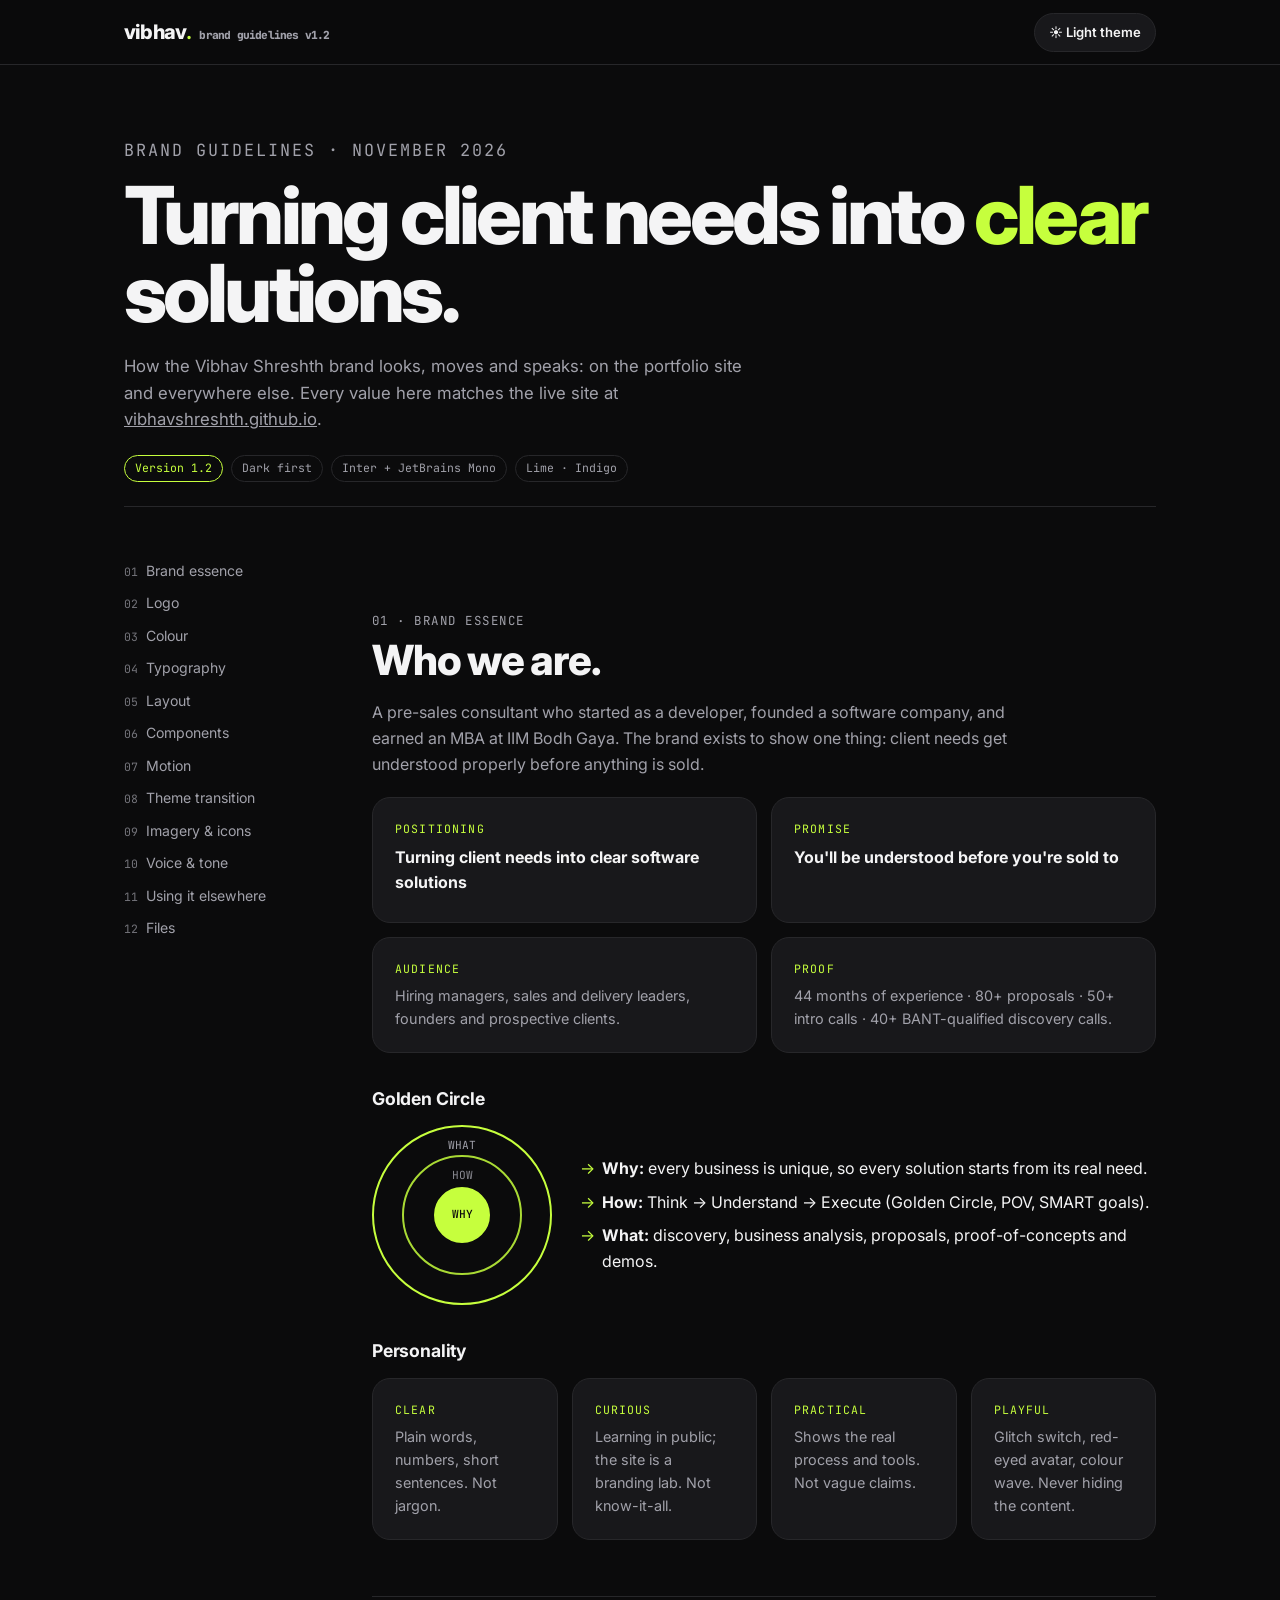
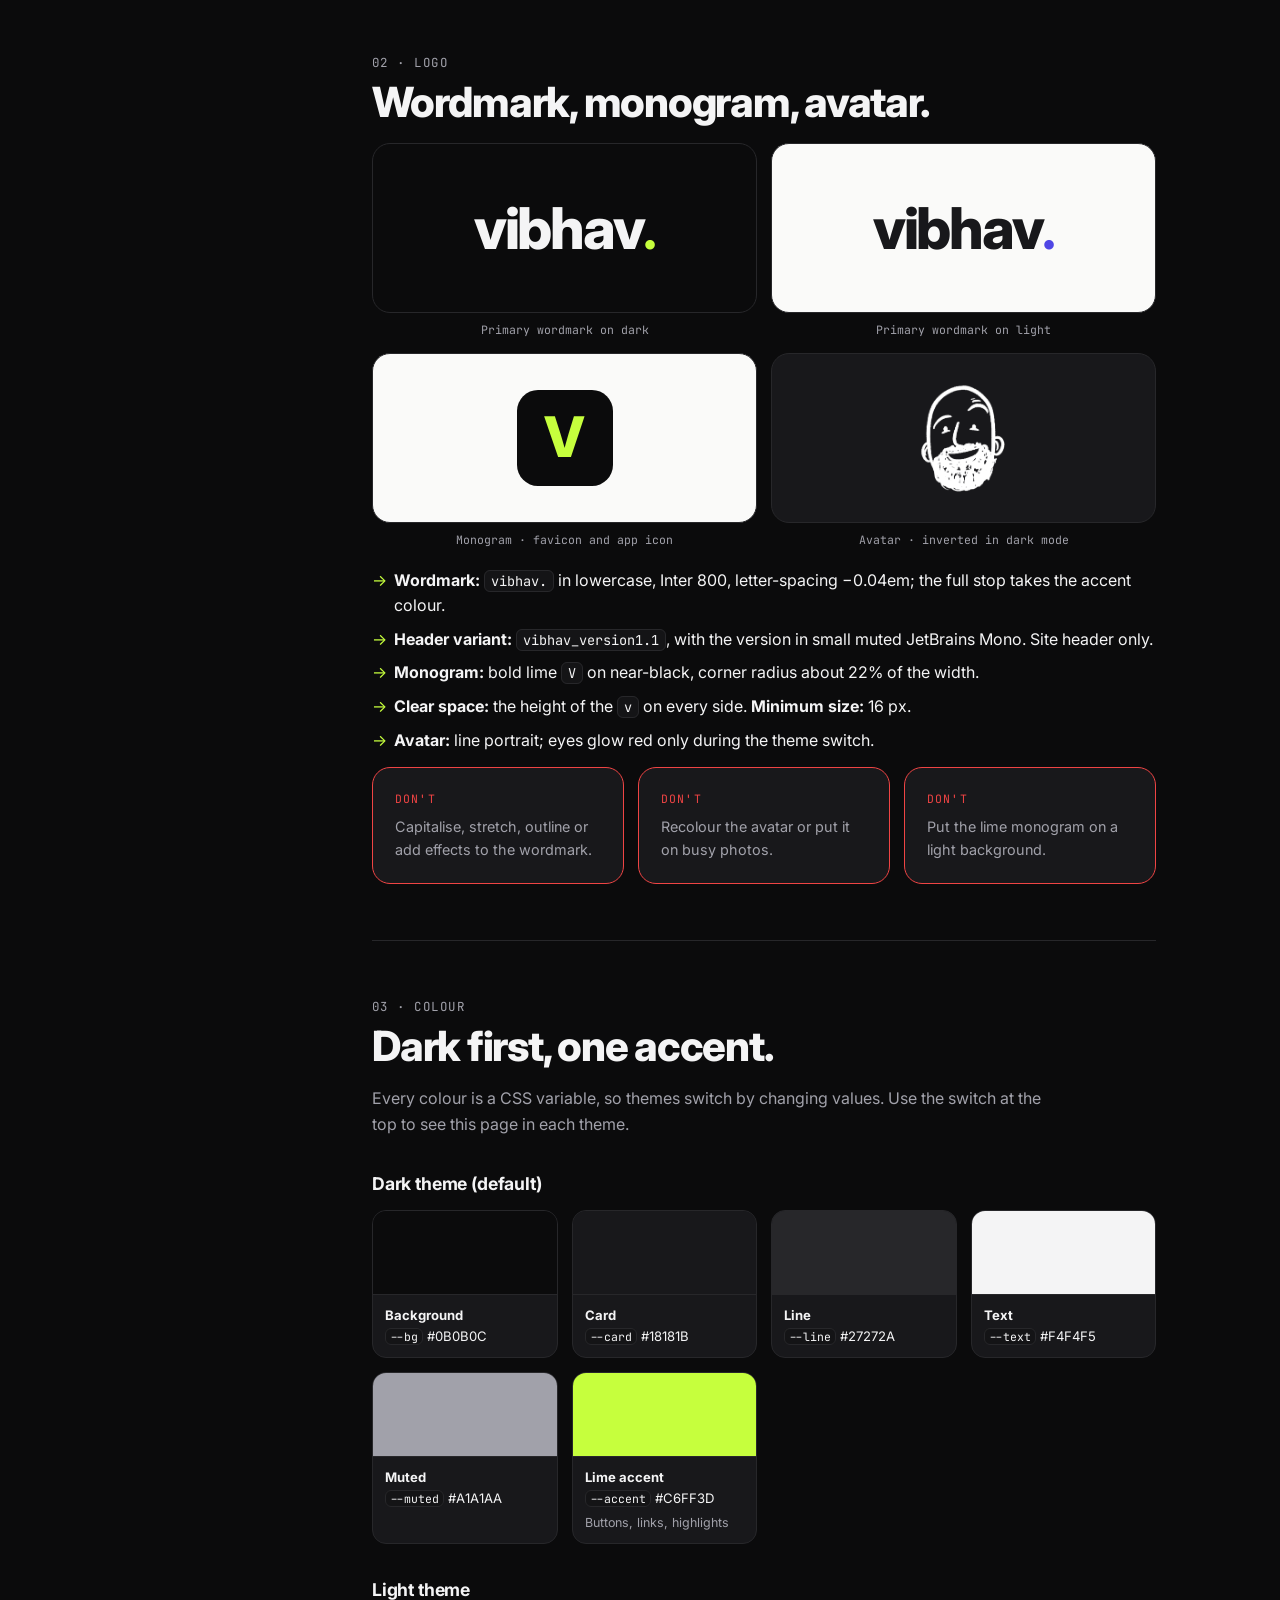
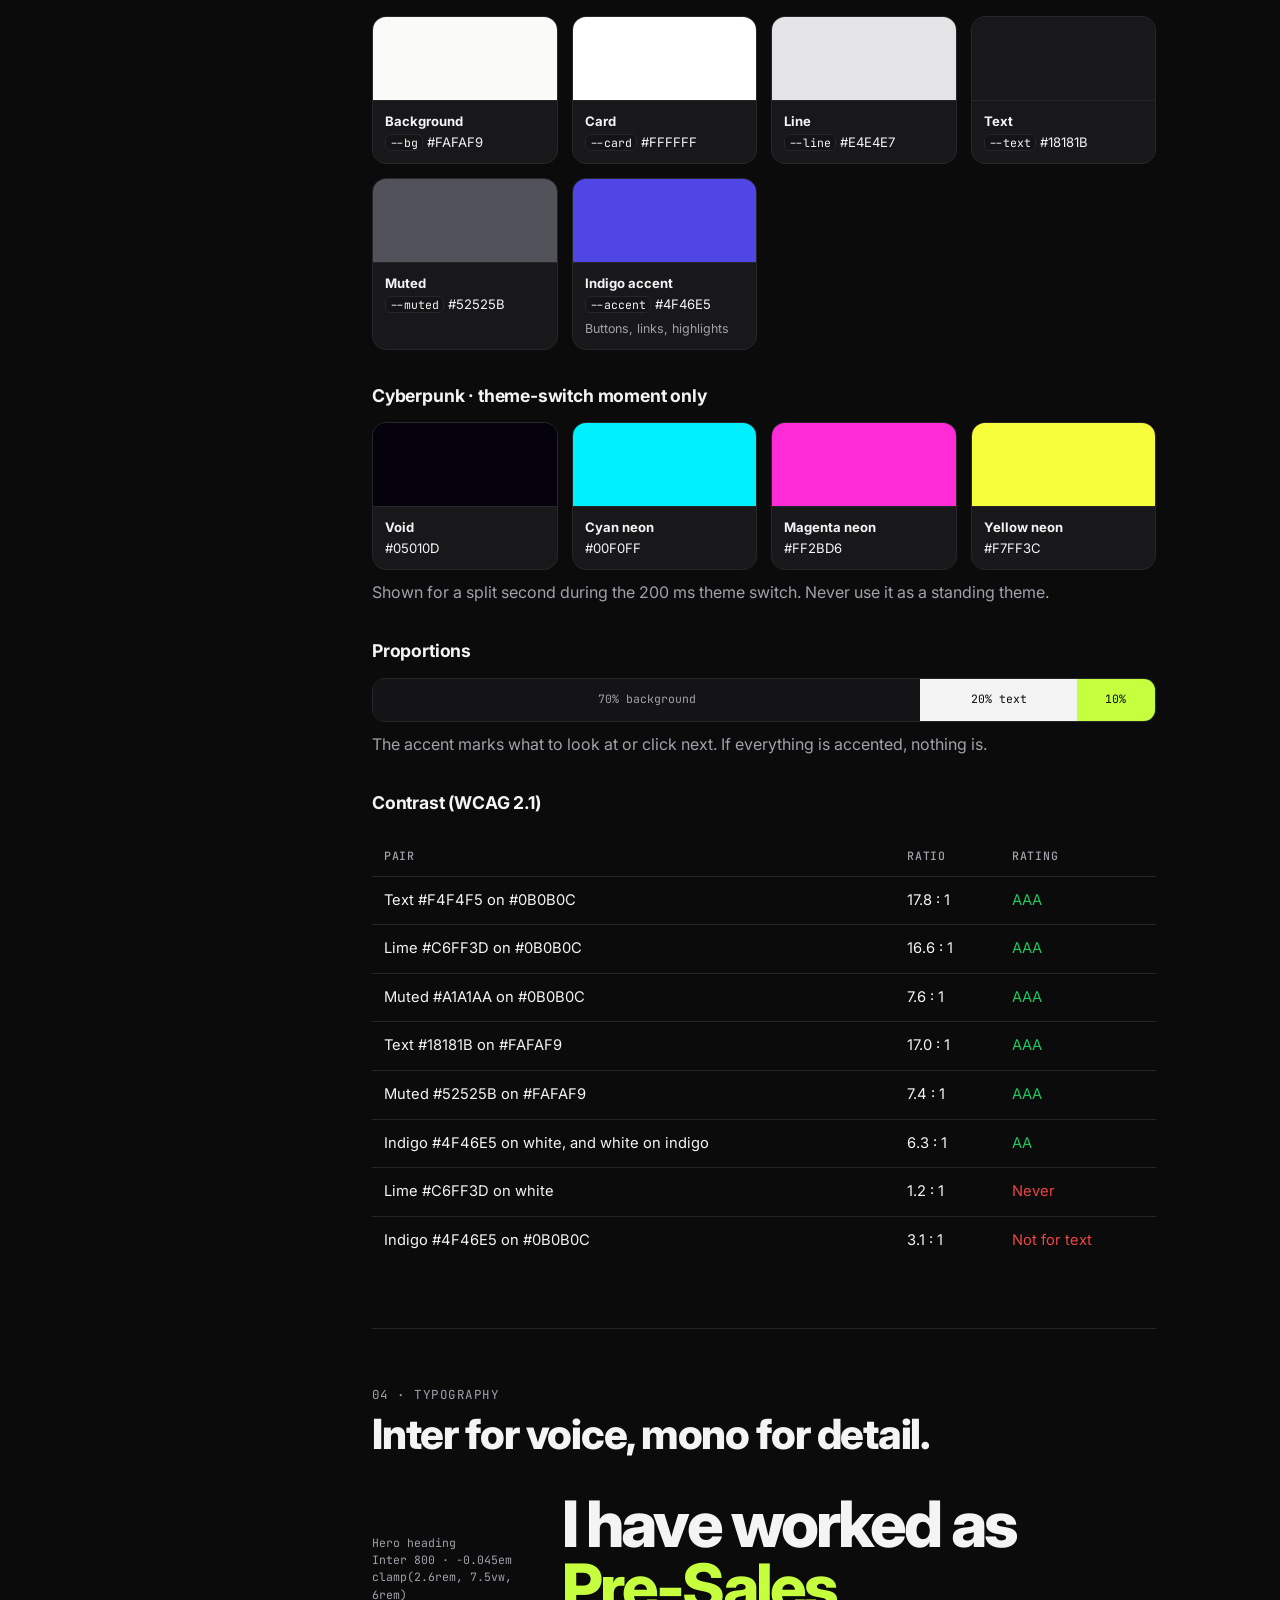
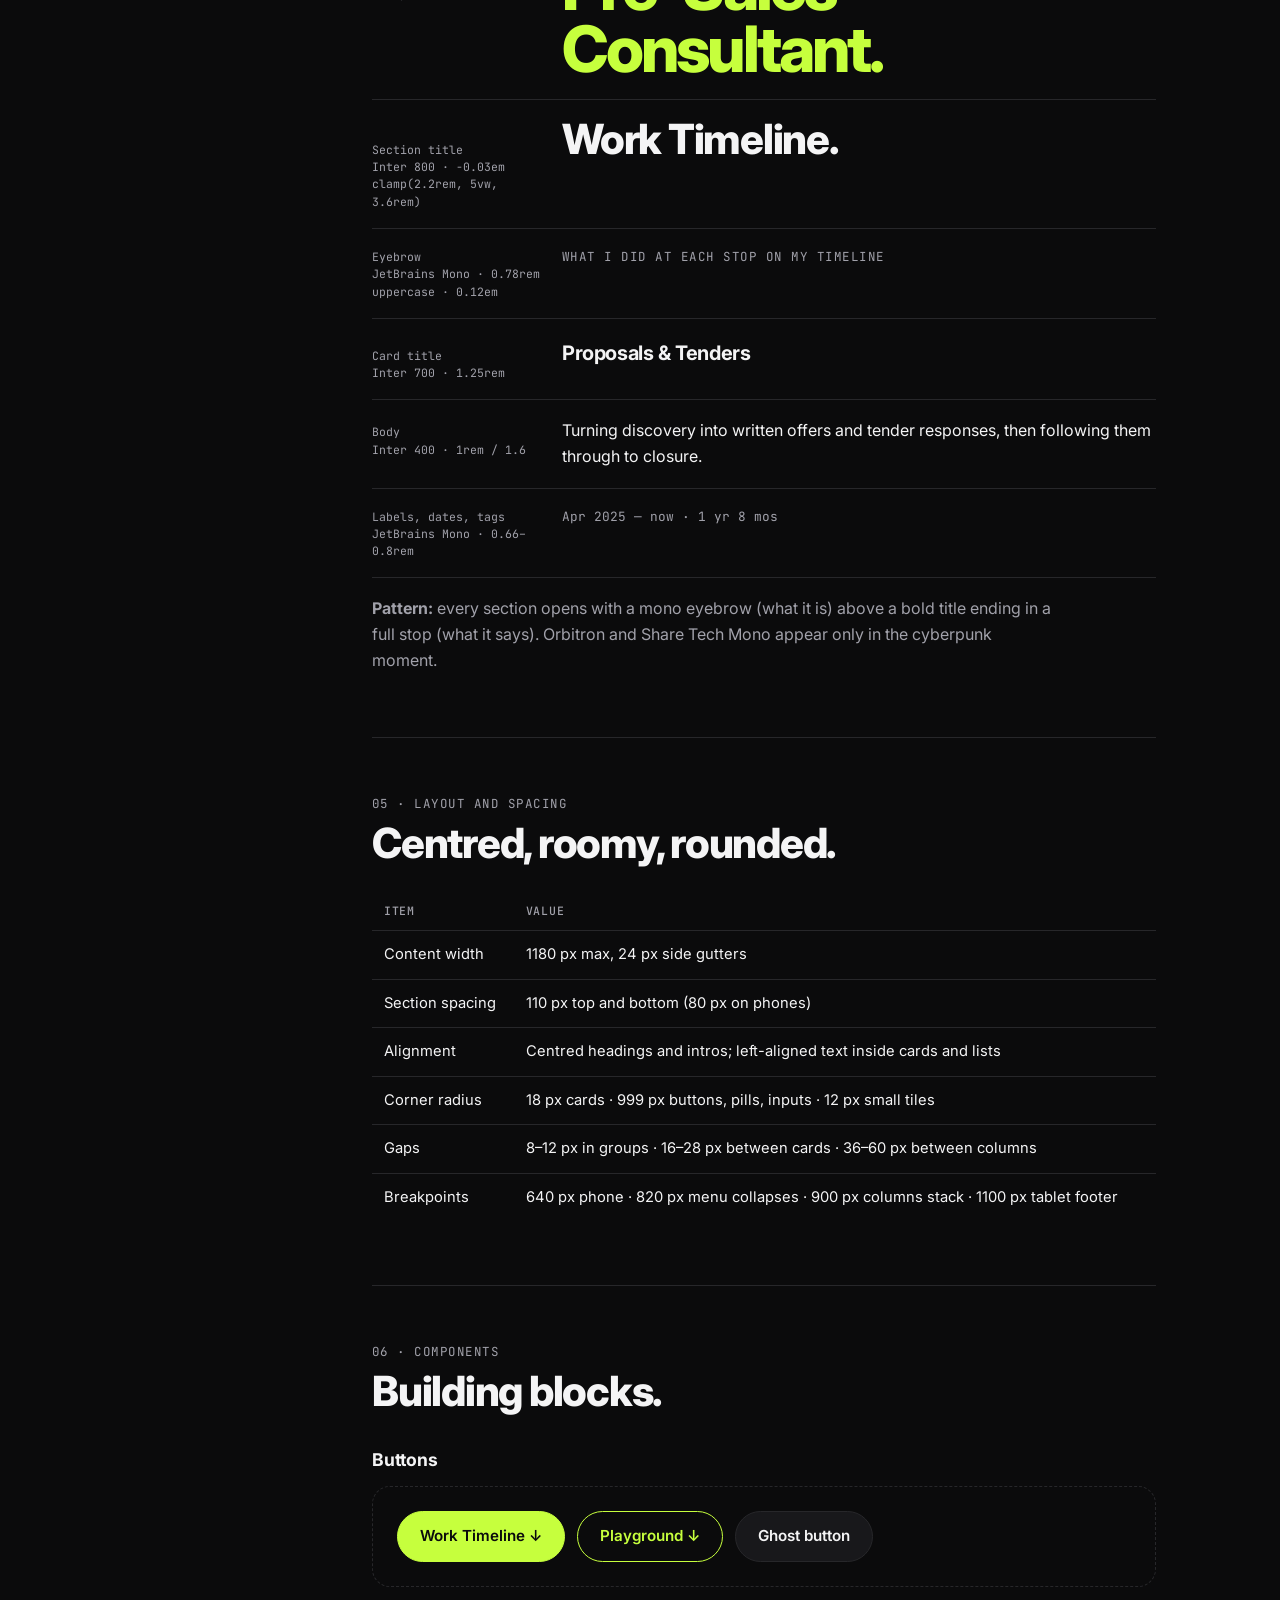
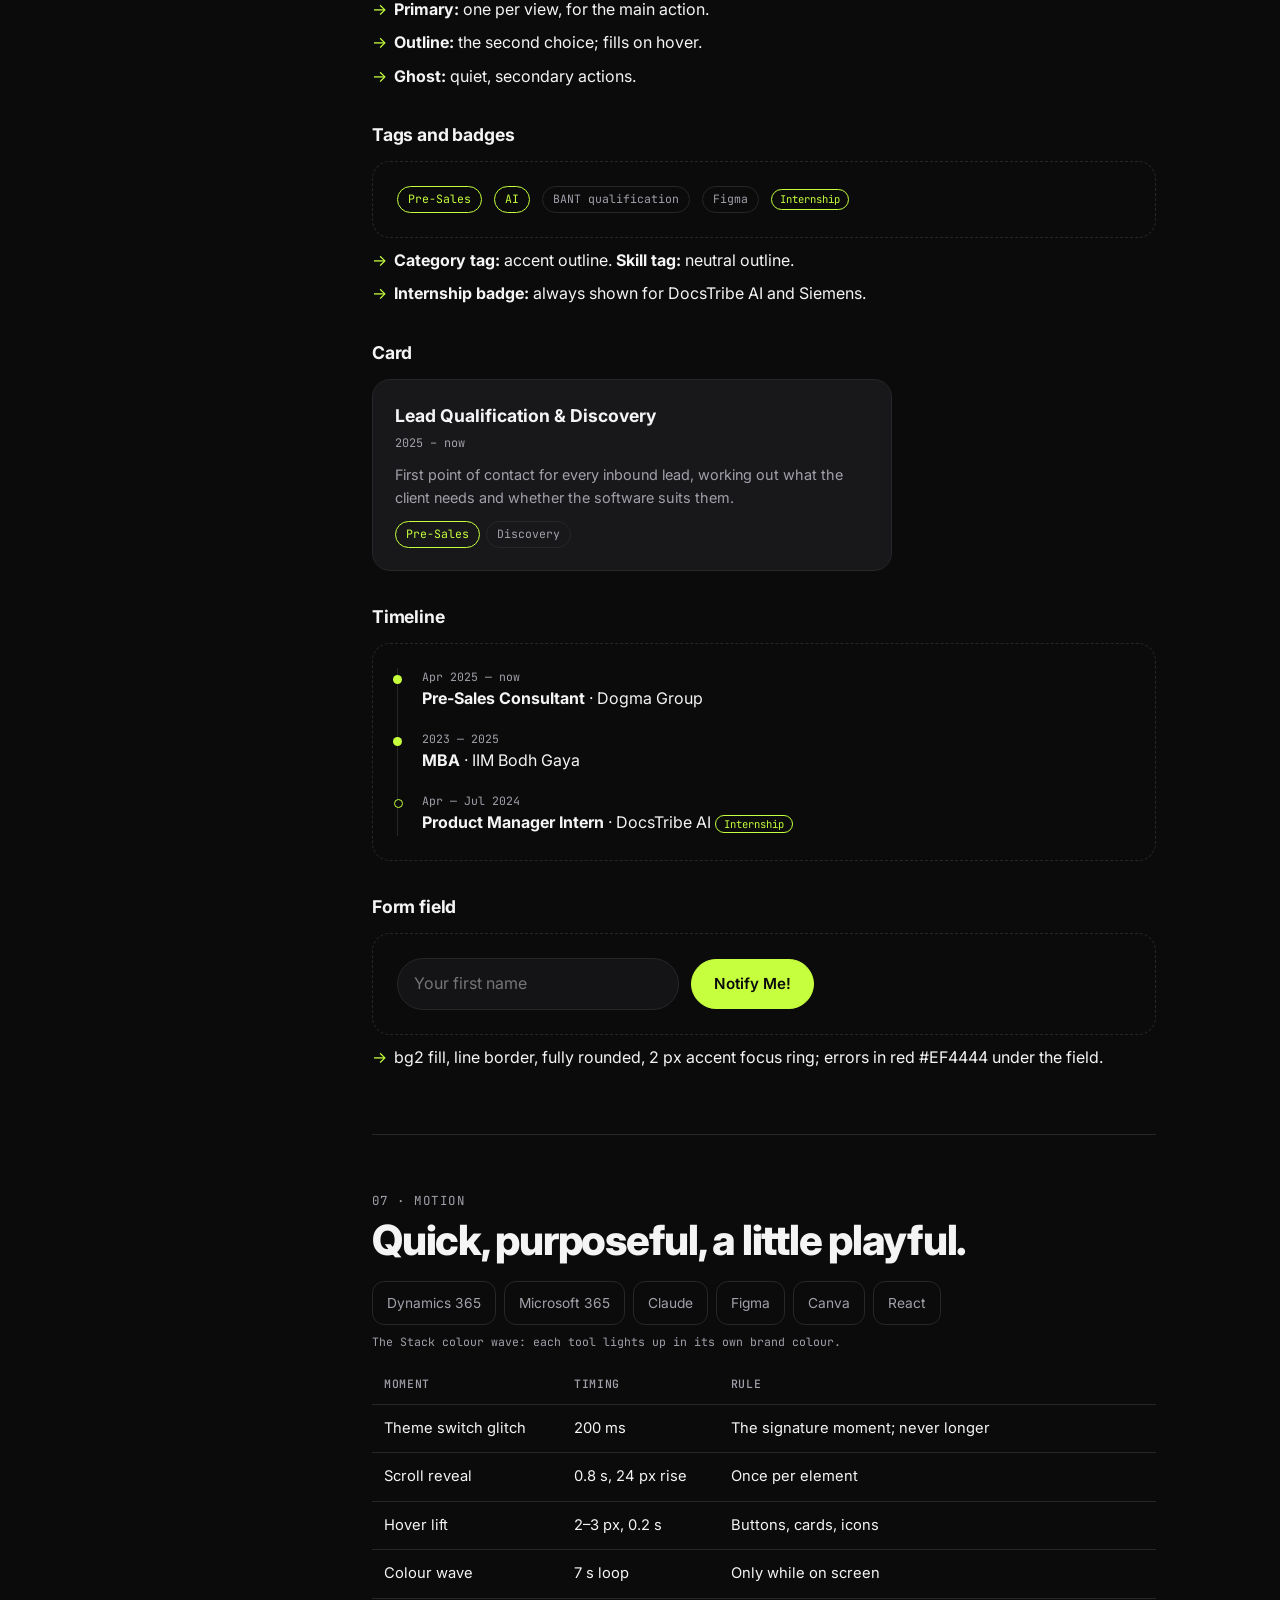
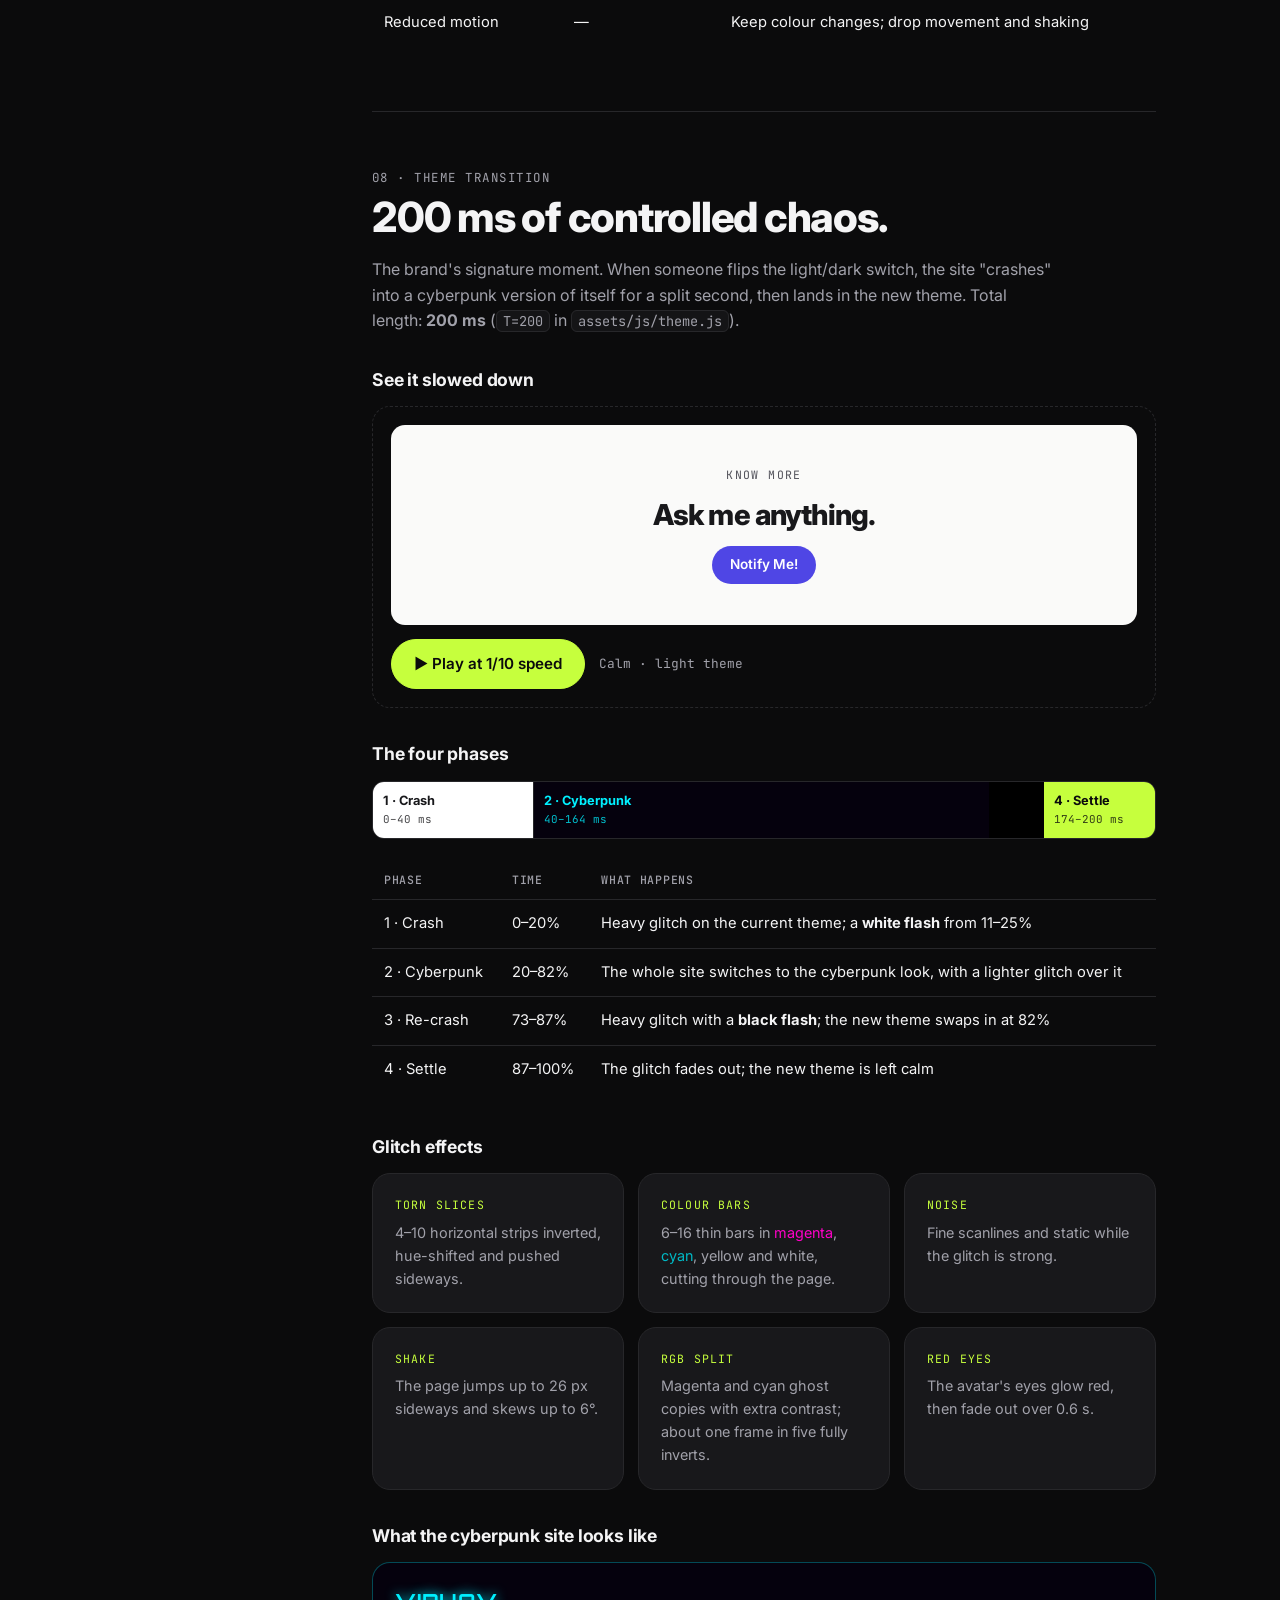
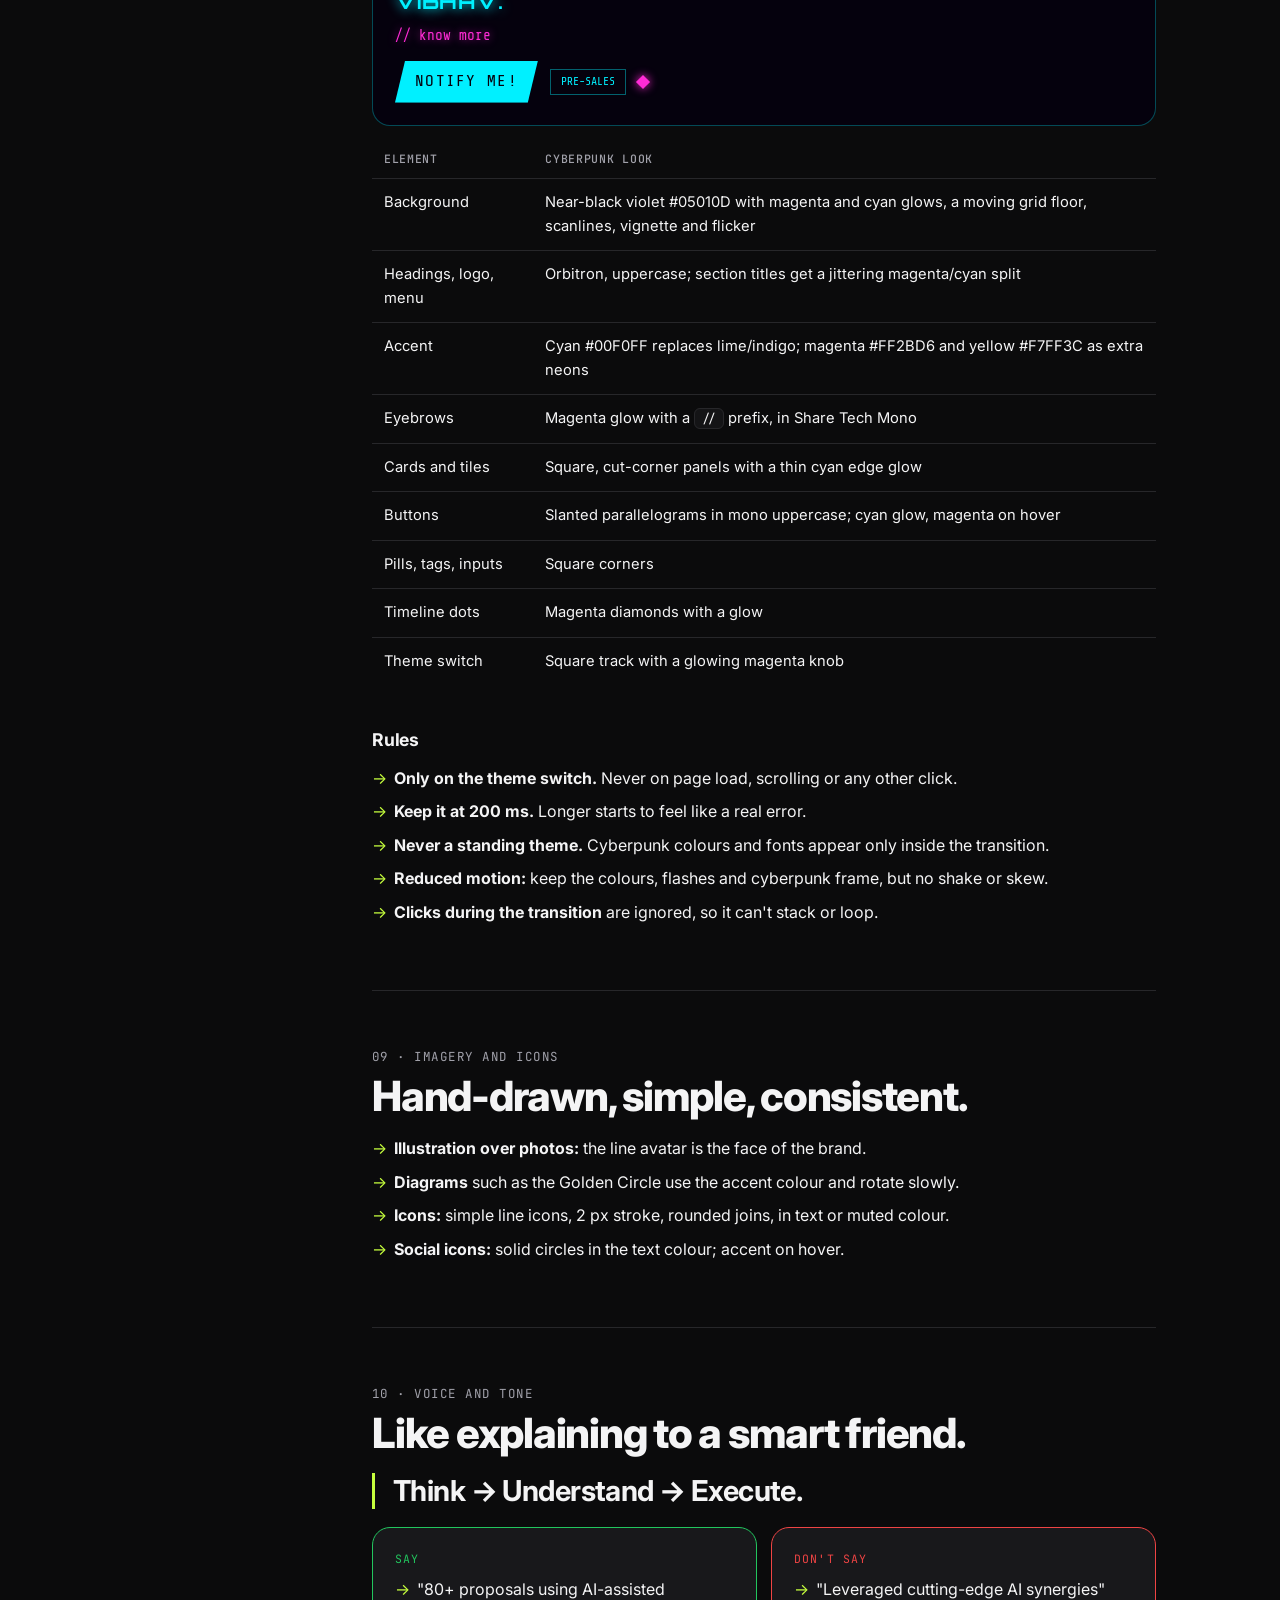
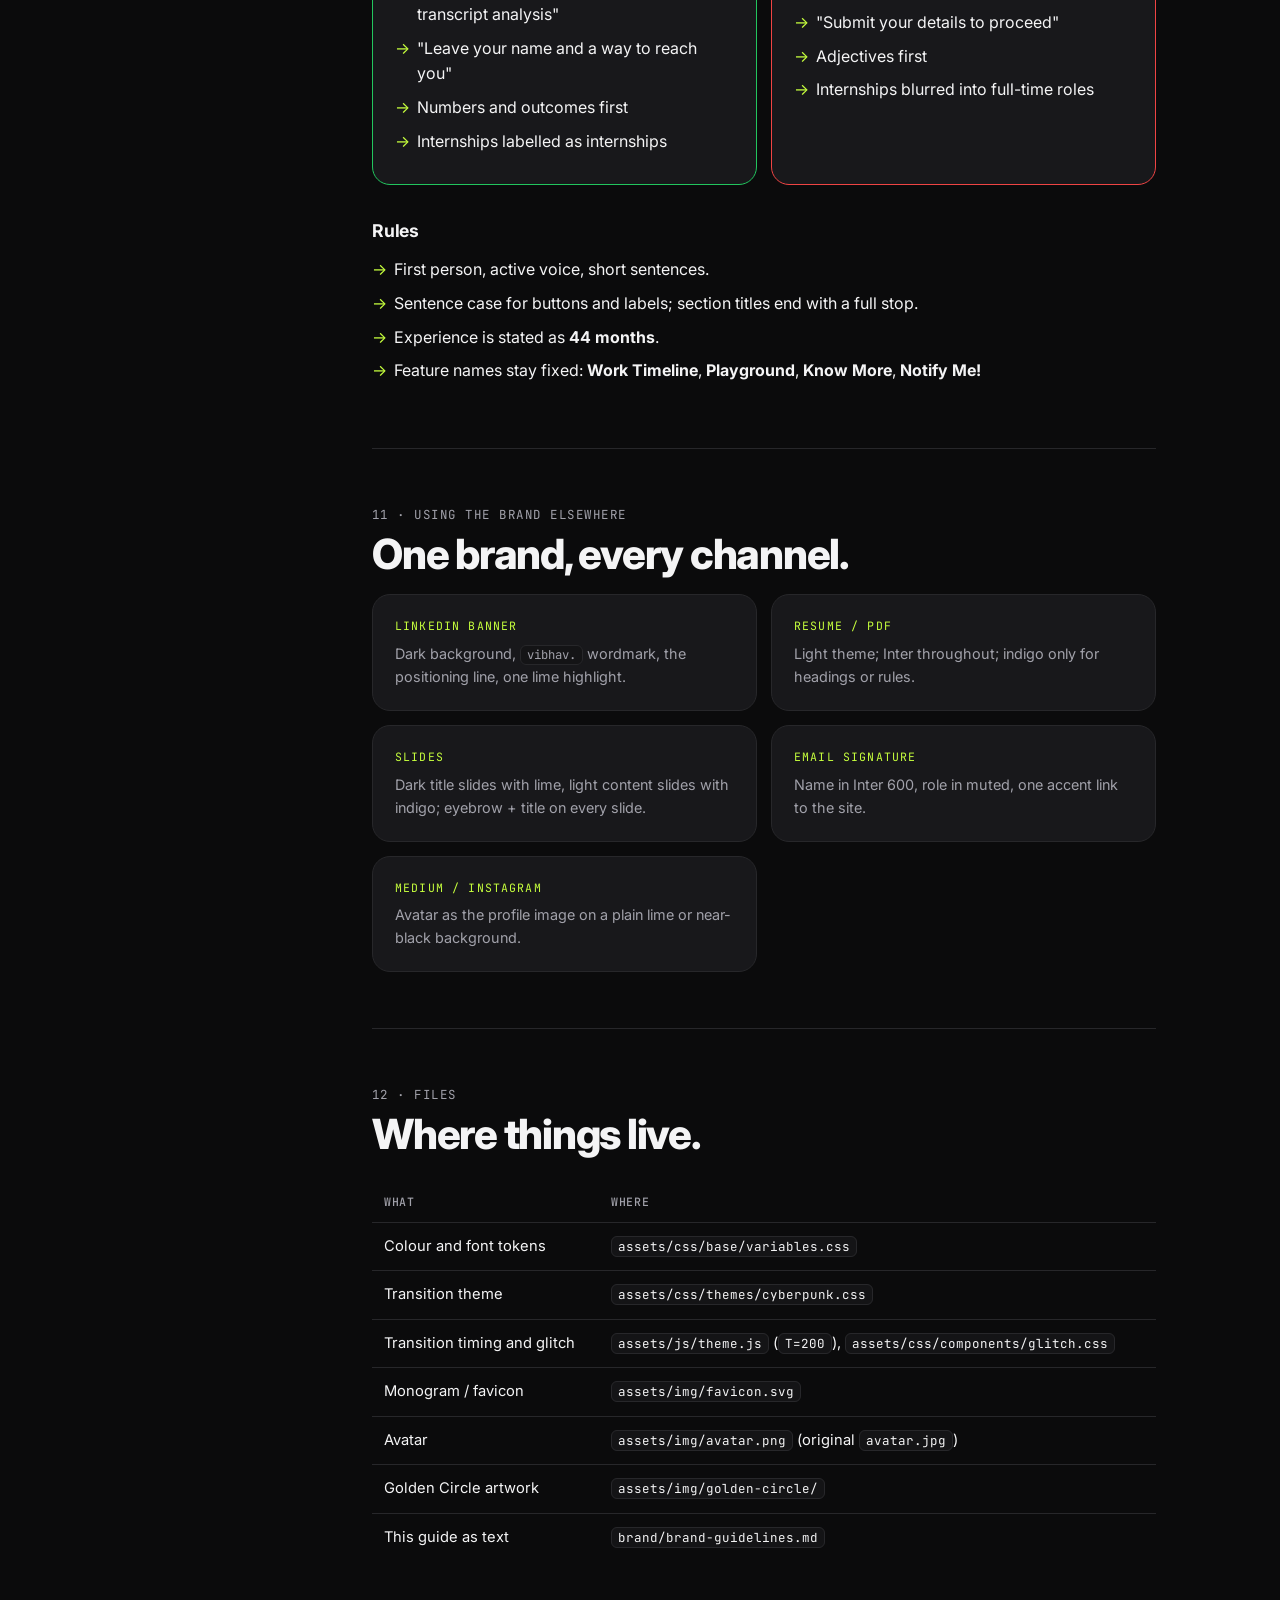
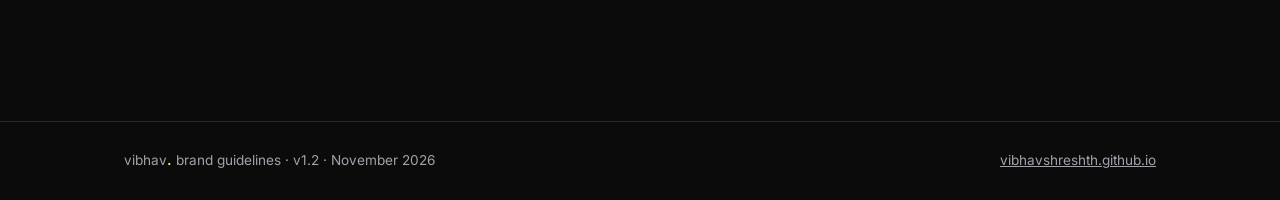
==== commit 1fb7c045: "Brand guidelines: add Theme transition section Four phases, glitch effects, the cyberpunk look and r" ====
--- a/brand/brand-guidelines.html
+++ b/brand/brand-guidelines.html
@@ -142,6 +142,49 @@
 .cyber b{font-family:'Orbitron',sans-serif;font-size:1.3rem;color:#00f0ff;text-shadow:0 0 12px #00f0ff;letter-spacing:.04em}
 .cyber p{font-family:'Share Tech Mono',monospace;color:#8c9ccc;margin-top:6px;font-size:.9rem}
 
+.cy-row{display:flex;align-items:center;gap:12px;margin-top:14px}
+.cy-btn{font-family:'Share Tech Mono',monospace;text-transform:uppercase;letter-spacing:.08em;background:#00f0ff;color:#05010d;padding:8px 20px;clip-path:polygon(10px 0,100% 0,calc(100% - 10px) 100%,0 100%);box-shadow:0 0 18px rgba(0,240,255,.6)}
+.cy-tag{font-family:'Share Tech Mono',monospace;font-size:.72rem;border:1px solid rgba(0,240,255,.4);color:#00f0ff;padding:3px 10px}
+.cy-dot{width:10px;height:10px;background:#ff2bd6;transform:rotate(45deg);box-shadow:0 0 10px #ff2bd6}
+.cyber p{color:#ff2bd6;text-shadow:0 0 8px rgba(255,43,214,.6)}
+
+/* Transition: phase bar */
+.phases{display:flex;height:58px;border-radius:12px;overflow:hidden;border:1px solid var(--line);margin:10px 0 14px}
+.phases div{display:flex;flex-direction:column;justify-content:center;padding:0 10px;min-width:0;overflow:hidden;white-space:nowrap}
+.phases b{font-size:.8rem}
+.phases span{font-family:var(--mono);font-size:.68rem;opacity:.8}
+.phases .p1{background:#fff;color:#18181b;border-right:1px solid var(--line)}
+.phases .p2{background:#05010d;color:#00f0ff}
+.phases .p3{background:#000}
+.phases .p4{background:var(--accent);color:var(--accent-ink)}
+
+/* Transition: slowed-down demo */
+.tx-demo{border:1px dashed var(--line);border-radius:18px;padding:18px}
+.tx-stage{position:relative;height:200px;border-radius:14px;overflow:hidden;display:grid;place-items:center;background:#fafaf9;transition:none}
+.tx-card{display:grid;justify-items:center;gap:8px;text-align:center}
+.tx-eye{font-family:var(--mono);font-size:.72rem;letter-spacing:.12em;text-transform:uppercase;color:#52525b}
+.tx-title{font-size:1.8rem;font-weight:800;letter-spacing:-.03em;color:#18181b}
+.tx-btn{background:#4f46e5;color:#fff;border-radius:999px;padding:8px 18px;font-weight:600;font-size:.85rem}
+.tx-flash{position:absolute;inset:0;opacity:0;pointer-events:none}
+.tx-controls{display:flex;flex-wrap:wrap;align-items:center;gap:14px;margin-top:14px}
+.tx-now{font-family:var(--mono);font-size:.8rem;color:var(--muted)}
+/* glitching: shake + RGB split */
+.tx-stage[data-phase="crash"] .tx-card,.tx-stage[data-phase="recrash"] .tx-card{animation:txshake .08s steps(2) infinite;filter:drop-shadow(5px 0 #ff00c8) drop-shadow(-5px 0 #00f0ff) contrast(1.4)}
+.tx-stage[data-phase="cyber"] .tx-card{animation:txshake .2s steps(2) infinite;filter:drop-shadow(2px 0 #ff00c8) drop-shadow(-2px 0 #00f0ff)}
+@keyframes txshake{0%{transform:translate(-8px,2px) skewX(-4deg)}50%{transform:translate(7px,-2px) skewX(3deg)}100%{transform:translate(-3px,1px)}}
+@media(prefers-reduced-motion:reduce){.tx-stage .tx-card{animation:none!important}}
+/* cyberpunk look */
+.tx-stage[data-phase="cyber"],.tx-stage[data-phase="recrash"]{background:radial-gradient(ellipse at 20% 0%,rgba(255,43,214,.3),transparent 60%),#05010d}
+.tx-stage[data-phase="cyber"] .tx-eye,.tx-stage[data-phase="recrash"] .tx-eye{font-family:'Share Tech Mono',monospace;color:#ff2bd6;text-shadow:0 0 8px #ff2bd6}
+.tx-stage[data-phase="cyber"] .tx-eye:before,.tx-stage[data-phase="recrash"] .tx-eye:before{content:"// "}
+.tx-stage[data-phase="cyber"] .tx-title,.tx-stage[data-phase="recrash"] .tx-title{font-family:'Orbitron',sans-serif;text-transform:uppercase;font-size:1.4rem;color:#e9f6ff;text-shadow:2px 0 #ff2bd6,-2px 0 #00f0ff}
+.tx-stage[data-phase="cyber"] .tx-btn,.tx-stage[data-phase="recrash"] .tx-btn{border-radius:0;background:#00f0ff;color:#05010d;font-family:'Share Tech Mono',monospace;text-transform:uppercase;clip-path:polygon(8px 0,100% 0,calc(100% - 8px) 100%,0 100%)}
+/* landed in dark */
+.tx-stage[data-phase="dark"]{background:#0b0b0c}
+.tx-stage[data-phase="dark"] .tx-eye{color:#a1a1aa}
+.tx-stage[data-phase="dark"] .tx-title{color:#f4f4f5}
+.tx-stage[data-phase="dark"] .tx-btn{background:#c6ff3d;color:#0b0b0c}
+
 /* Voice */
 .vs{display:grid;grid-template-columns:1fr 1fr;gap:14px}
 .vs .card:first-child{border-color:#22c55e}.vs .card:first-child .k{color:#22c55e}
@@ -179,10 +222,11 @@
       <a href="#layout"><span>05</span>Layout</a>
       <a href="#components"><span>06</span>Components</a>
       <a href="#motion"><span>07</span>Motion</a>
-      <a href="#imagery"><span>08</span>Imagery &amp; icons</a>
-      <a href="#voice"><span>09</span>Voice &amp; tone</a>
-      <a href="#elsewhere"><span>10</span>Using it elsewhere</a>
-      <a href="#files"><span>11</span>Files</a>
+      <a href="#transition"><span>08</span>Theme transition</a>
+      <a href="#imagery"><span>09</span>Imagery &amp; icons</a>
+      <a href="#voice"><span>10</span>Voice &amp; tone</a>
+      <a href="#elsewhere"><span>11</span>Using it elsewhere</a>
+      <a href="#files"><span>12</span>Files</a>
     </nav>
 
     <main>
@@ -369,13 +413,76 @@
           <tr><td>Colour wave</td><td>7 s loop</td><td>Only while on screen</td></tr>
           <tr><td>Reduced motion</td><td>—</td><td>Keep colour changes; drop movement and shaking</td></tr>
         </table></div>
-        <h3>The cyberpunk moment</h3>
-        <div class="cyber"><b>VIBHAV.</b><p>// theme switching… 200 ms of glitch, then back to calm</p></div>
       </section>
 
       <!-- 08 -->
+      <section id="transition">
+        <p class="eyebrow">08 · Theme transition</p>
+        <h2>200 ms of controlled chaos.</h2>
+        <p class="lead">The brand's signature moment. When someone flips the light/dark switch, the site "crashes" into a cyberpunk version of itself for a split second, then lands in the new theme. Total length: <b>200 ms</b> (<code>T=200</code> in <code>assets/js/theme.js</code>).</p>
+
+        <h3>See it slowed down</h3>
+        <div class="tx-demo">
+          <div class="tx-stage" id="txStage" data-phase="calm">
+            <div class="tx-card"><span class="tx-eye">Know More</span><b class="tx-title">Ask me anything.</b><span class="tx-btn">Notify Me!</span></div>
+            <div class="tx-flash" id="txFlash"></div>
+          </div>
+          <div class="tx-controls"><button class="btn primary" type="button" id="txPlay">▶ Play at 1/10 speed</button><span class="tx-now" id="txNow" aria-live="polite">Calm · light theme</span></div>
+        </div>
+
+        <h3>The four phases</h3>
+        <div class="phases" aria-label="Phase timeline">
+          <div style="flex:20" class="p1"><b>1 · Crash</b><span>0–40 ms</span></div>
+          <div style="flex:62" class="p2"><b>2 · Cyberpunk</b><span>40–164 ms</span></div>
+          <div style="flex:5" class="p3"><b></b><span></span></div>
+          <div style="flex:13" class="p4"><b>4 · Settle</b><span>174–200 ms</span></div>
+        </div>
+        <div class="scroll"><table class="tbl">
+          <tr><th>Phase</th><th>Time</th><th>What happens</th></tr>
+          <tr><td>1 · Crash</td><td>0–20%</td><td>Heavy glitch on the current theme; a <b>white flash</b> from 11–25%</td></tr>
+          <tr><td>2 · Cyberpunk</td><td>20–82%</td><td>The whole site switches to the cyberpunk look, with a lighter glitch over it</td></tr>
+          <tr><td>3 · Re-crash</td><td>73–87%</td><td>Heavy glitch with a <b>black flash</b>; the new theme swaps in at 82%</td></tr>
+          <tr><td>4 · Settle</td><td>87–100%</td><td>The glitch fades out; the new theme is left calm</td></tr>
+        </table></div>
+
+        <h3>Glitch effects</h3>
+        <div class="grid g3">
+          <div class="card"><span class="k">Torn slices</span><p>4–10 horizontal strips inverted, hue-shifted and pushed sideways.</p></div>
+          <div class="card"><span class="k">Colour bars</span><p>6–16 thin bars in <span style="color:#ff00c8">magenta</span>, <span style="color:#00b8c4">cyan</span>, yellow and white, cutting through the page.</p></div>
+          <div class="card"><span class="k">Noise</span><p>Fine scanlines and static while the glitch is strong.</p></div>
+          <div class="card"><span class="k">Shake</span><p>The page jumps up to 26 px sideways and skews up to 6°.</p></div>
+          <div class="card"><span class="k">RGB split</span><p>Magenta and cyan ghost copies with extra contrast; about one frame in five fully inverts.</p></div>
+          <div class="card"><span class="k">Red eyes</span><p>The avatar's eyes glow red, then fade out over 0.6 s.</p></div>
+        </div>
+
+        <h3>What the cyberpunk site looks like</h3>
+        <div class="cyber"><b>VIBHAV.</b><p>// know more</p><div class="cy-row"><span class="cy-btn">Notify Me!</span><span class="cy-tag">PRE-SALES</span><span class="cy-dot"></span></div></div>
+        <div class="scroll"><table class="tbl" style="margin-top:14px">
+          <tr><th>Element</th><th>Cyberpunk look</th></tr>
+          <tr><td>Background</td><td>Near-black violet #05010D with magenta and cyan glows, a moving grid floor, scanlines, vignette and flicker</td></tr>
+          <tr><td>Headings, logo, menu</td><td>Orbitron, uppercase; section titles get a jittering magenta/cyan split</td></tr>
+          <tr><td>Accent</td><td>Cyan #00F0FF replaces lime/indigo; magenta #FF2BD6 and yellow #F7FF3C as extra neons</td></tr>
+          <tr><td>Eyebrows</td><td>Magenta glow with a <code>//</code> prefix, in Share Tech Mono</td></tr>
+          <tr><td>Cards and tiles</td><td>Square, cut-corner panels with a thin cyan edge glow</td></tr>
+          <tr><td>Buttons</td><td>Slanted parallelograms in mono uppercase; cyan glow, magenta on hover</td></tr>
+          <tr><td>Pills, tags, inputs</td><td>Square corners</td></tr>
+          <tr><td>Timeline dots</td><td>Magenta diamonds with a glow</td></tr>
+          <tr><td>Theme switch</td><td>Square track with a glowing magenta knob</td></tr>
+        </table></div>
+
+        <h3>Rules</h3>
+        <ul class="list">
+          <li><b>Only on the theme switch.</b> Never on page load, scrolling or any other click.</li>
+          <li><b>Keep it at 200 ms.</b> Longer starts to feel like a real error.</li>
+          <li><b>Never a standing theme.</b> Cyberpunk colours and fonts appear only inside the transition.</li>
+          <li><b>Reduced motion:</b> keep the colours, flashes and cyberpunk frame, but no shake or skew.</li>
+          <li><b>Clicks during the transition</b> are ignored, so it can't stack or loop.</li>
+        </ul>
+      </section>
+
+      <!-- 09 -->
       <section id="imagery">
-        <p class="eyebrow">08 · Imagery and icons</p>
+        <p class="eyebrow">09 · Imagery and icons</p>
         <h2>Hand-drawn, simple, consistent.</h2>
         <ul class="list">
           <li><b>Illustration over photos:</b> the line avatar is the face of the brand.</li>
@@ -385,9 +492,9 @@
         </ul>
       </section>
 
-      <!-- 09 -->
+      <!-- 10 -->
       <section id="voice">
-        <p class="eyebrow">09 · Voice and tone</p>
+        <p class="eyebrow">10 · Voice and tone</p>
         <h2>Like explaining to a smart friend.</h2>
         <blockquote>Think → Understand → Execute.</blockquote>
         <div class="vs" style="margin-top:18px">
@@ -411,9 +518,9 @@
         </ul>
       </section>
 
-      <!-- 10 -->
+      <!-- 11 -->
       <section id="elsewhere">
-        <p class="eyebrow">10 · Using the brand elsewhere</p>
+        <p class="eyebrow">11 · Using the brand elsewhere</p>
         <h2>One brand, every channel.</h2>
         <div class="grid g2">
           <div class="card"><span class="k">LinkedIn banner</span><p>Dark background, <code>vibhav.</code> wordmark, the positioning line, one lime highlight.</p></div>
@@ -424,14 +531,15 @@
         </div>
       </section>
 
-      <!-- 11 -->
+      <!-- 12 -->
       <section id="files">
-        <p class="eyebrow">11 · Files</p>
+        <p class="eyebrow">12 · Files</p>
         <h2>Where things live.</h2>
         <div class="scroll"><table class="tbl">
           <tr><th>What</th><th>Where</th></tr>
           <tr><td>Colour and font tokens</td><td><code>assets/css/base/variables.css</code></td></tr>
           <tr><td>Transition theme</td><td><code>assets/css/themes/cyberpunk.css</code></td></tr>
+          <tr><td>Transition timing and glitch</td><td><code>assets/js/theme.js</code> (<code>T=200</code>), <code>assets/css/components/glitch.css</code></td></tr>
           <tr><td>Monogram / favicon</td><td><code>assets/img/favicon.svg</code></td></tr>
           <tr><td>Avatar</td><td><code>assets/img/avatar.png</code> (original <code>avatar.jpg</code>)</td></tr>
           <tr><td>Golden Circle artwork</td><td><code>assets/img/golden-circle/</code></td></tr>
@@ -452,6 +560,28 @@
   btn.addEventListener('click',()=>{root.dataset.theme=root.dataset.theme==='light'?'dark':'light';sync();try{localStorage.setItem('bg-theme',root.dataset.theme)}catch(e){}});
   sync();
 })();
+
+/* Slowed-down theme transition demo: the real 200 ms timeline, played 10 times slower (2 s).
+   Light → crash (white flash) → cyberpunk → re-crash (black flash, swap) → settle in dark. */
+(function(){
+  const stage=document.getElementById('txStage'),flash=document.getElementById('txFlash'),now=document.getElementById('txNow'),btn=document.getElementById('txPlay');
+  const T=2000,at=(p,fn)=>setTimeout(fn,p*T);
+  const set=(phase,label)=>{stage.dataset.phase=phase;now.textContent=label};
+  const fl=(c,on)=>{flash.style.background=c;flash.style.opacity=on?1:0};
+  let busy=false;
+  btn.addEventListener('click',()=>{
+    if(busy)return;busy=true;btn.disabled=true;
+    set('calm','Calm · light theme');fl('#fff',false);
+    set('crash','1 · Crash: heavy glitch');
+    at(.11,()=>fl('#fff',true));
+    at(.20,()=>set('cyber','2 · Cyberpunk'));
+    at(.25,()=>fl('#fff',false));
+    at(.73,()=>{set('recrash','3 · Re-crash: heavy glitch');fl('#000',true)});
+    at(.82,()=>set('recrash','3 · Re-crash: dark theme swaps in'));
+    at(.87,()=>{set('dark','4 · Settle');fl('#000',false)});
+    at(1,()=>{set('dark','Done · dark theme (the real thing takes 200 ms)');busy=false;btn.disabled=false;btn.textContent='↺ Play again'});
+  });
+})();
 </script>
 </body>
 </html>
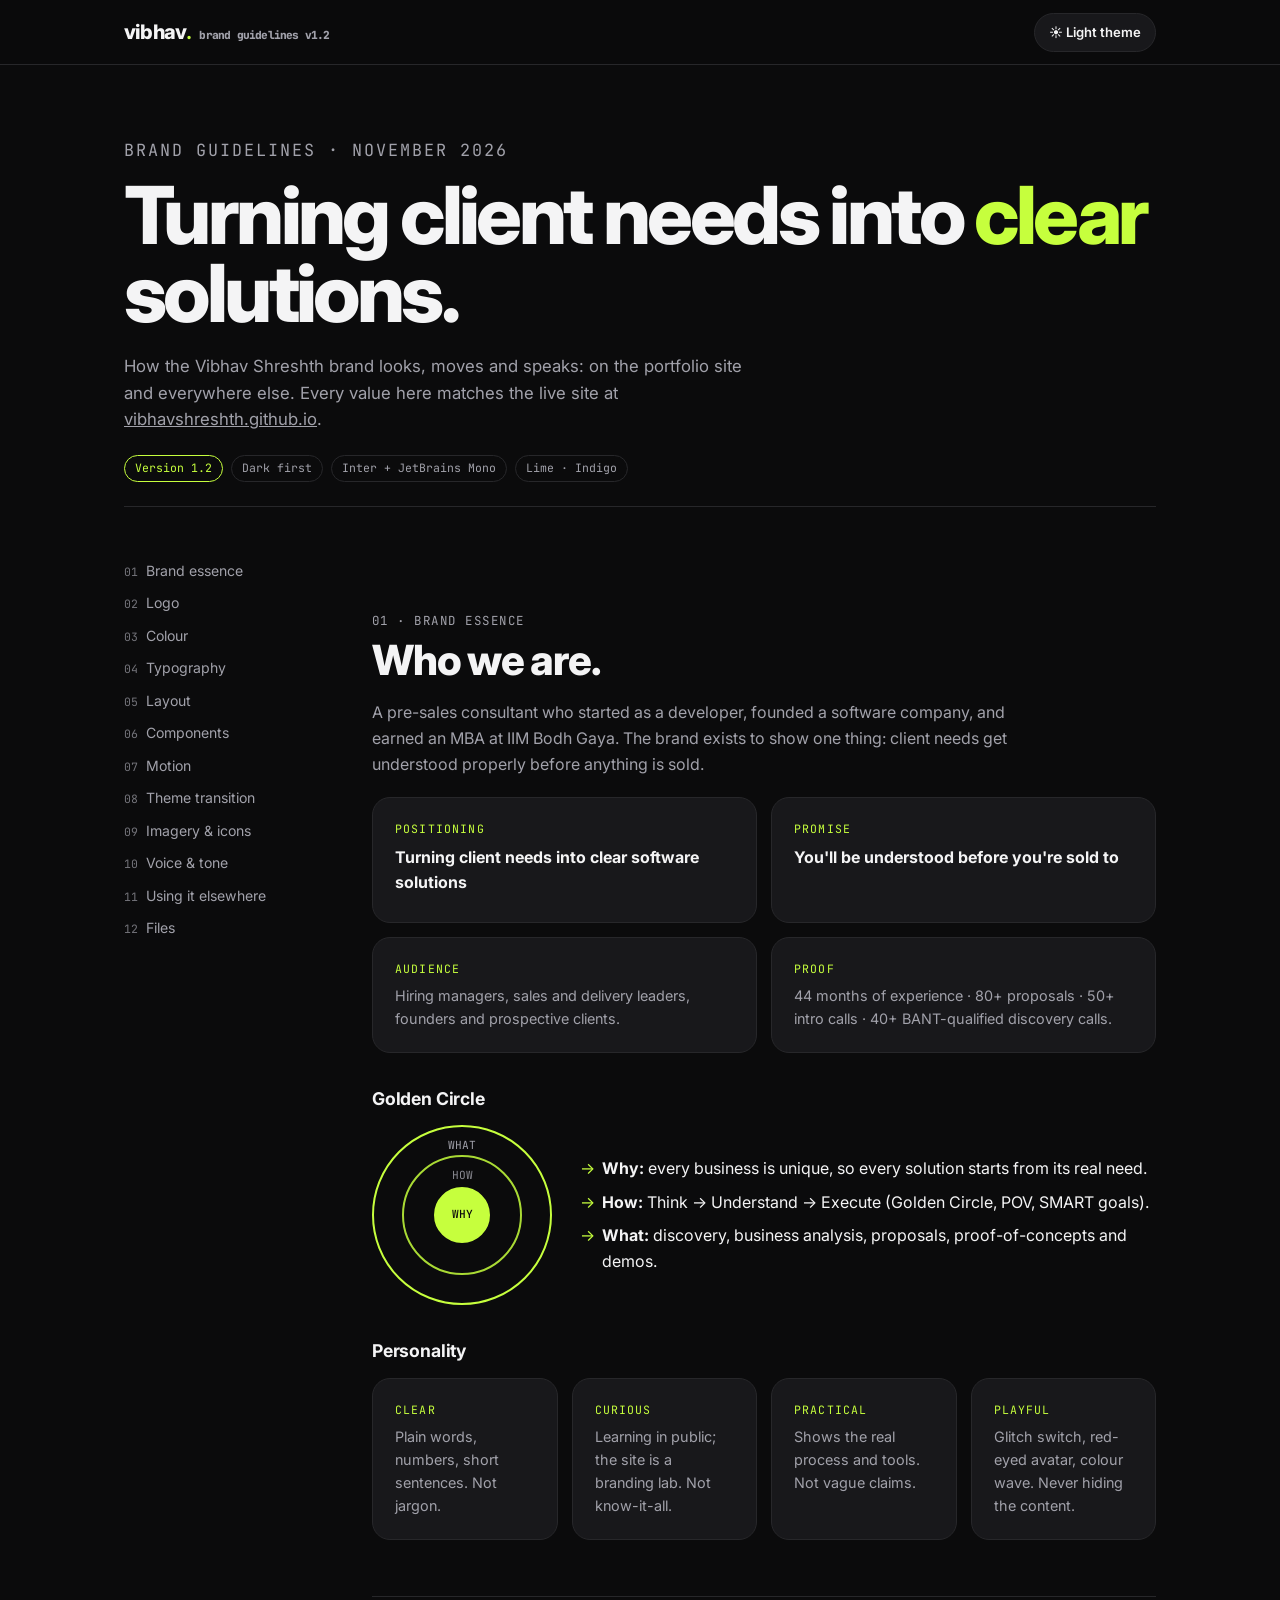
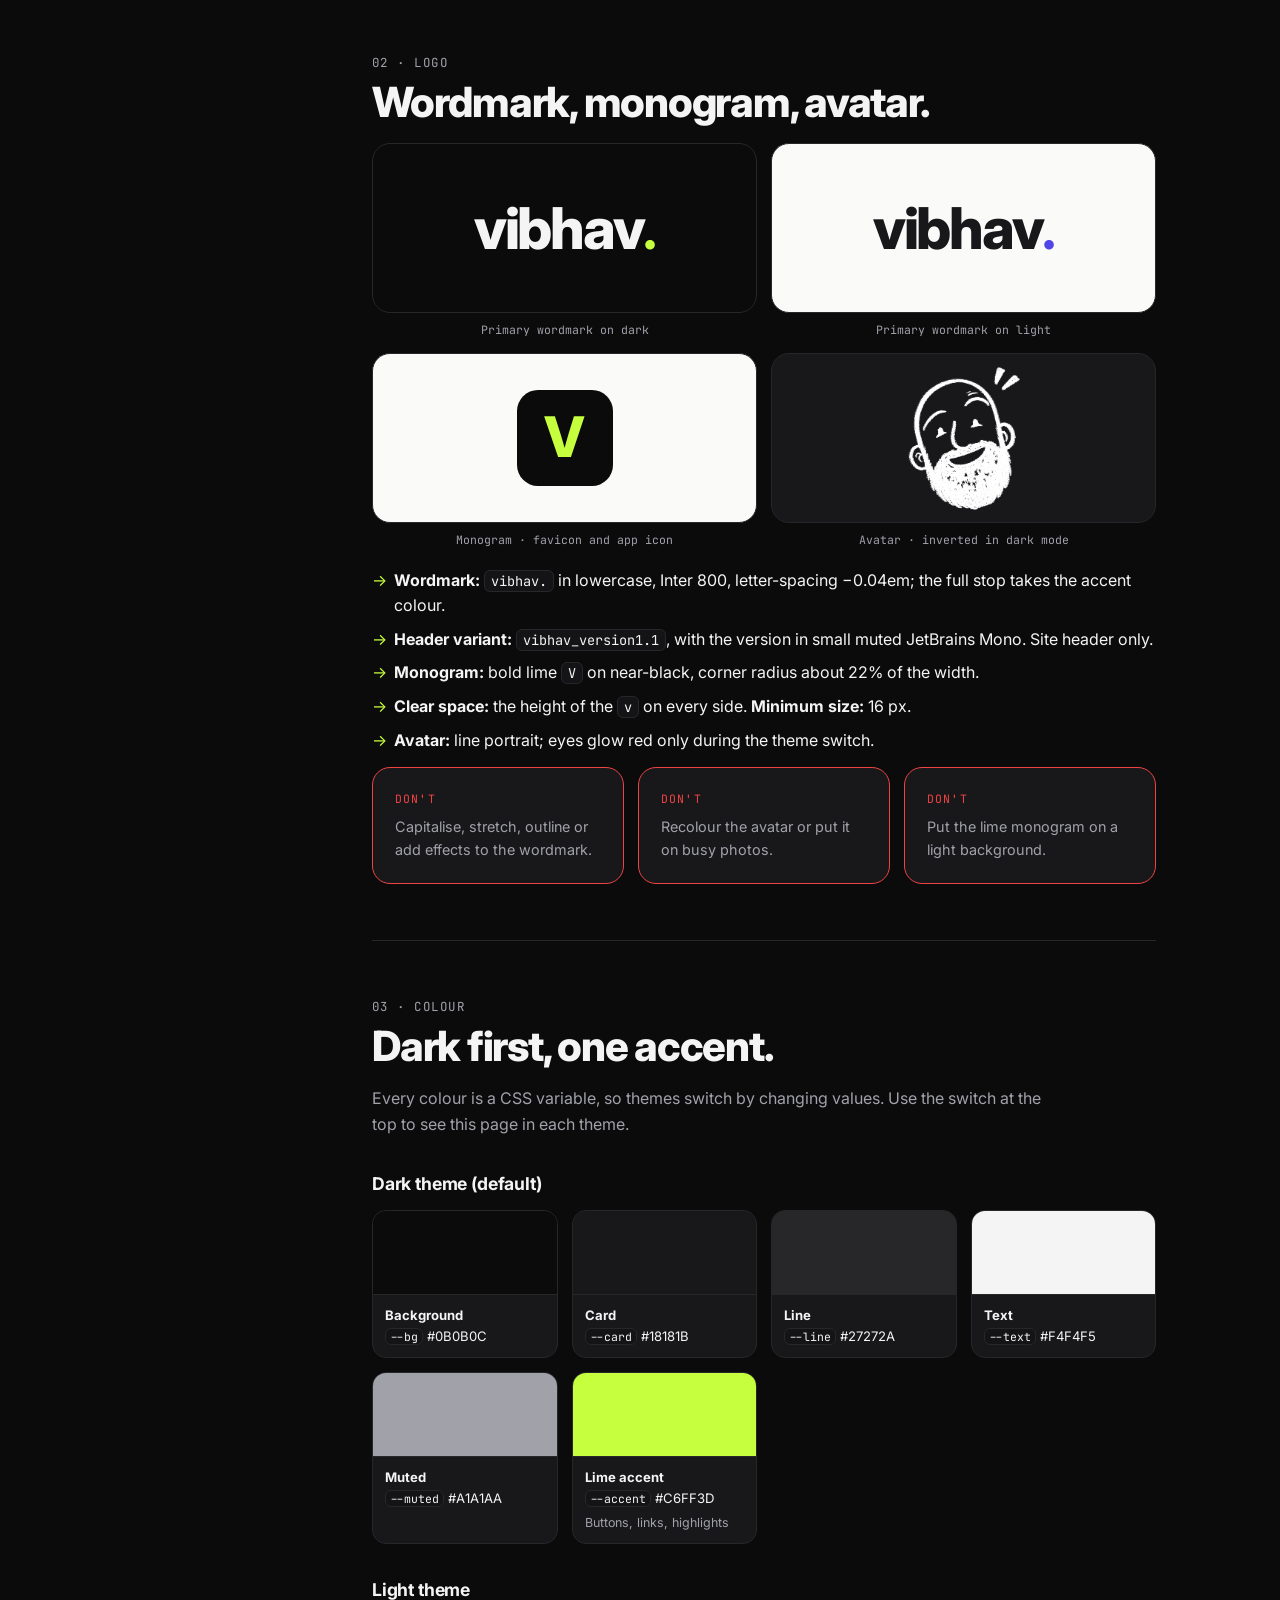
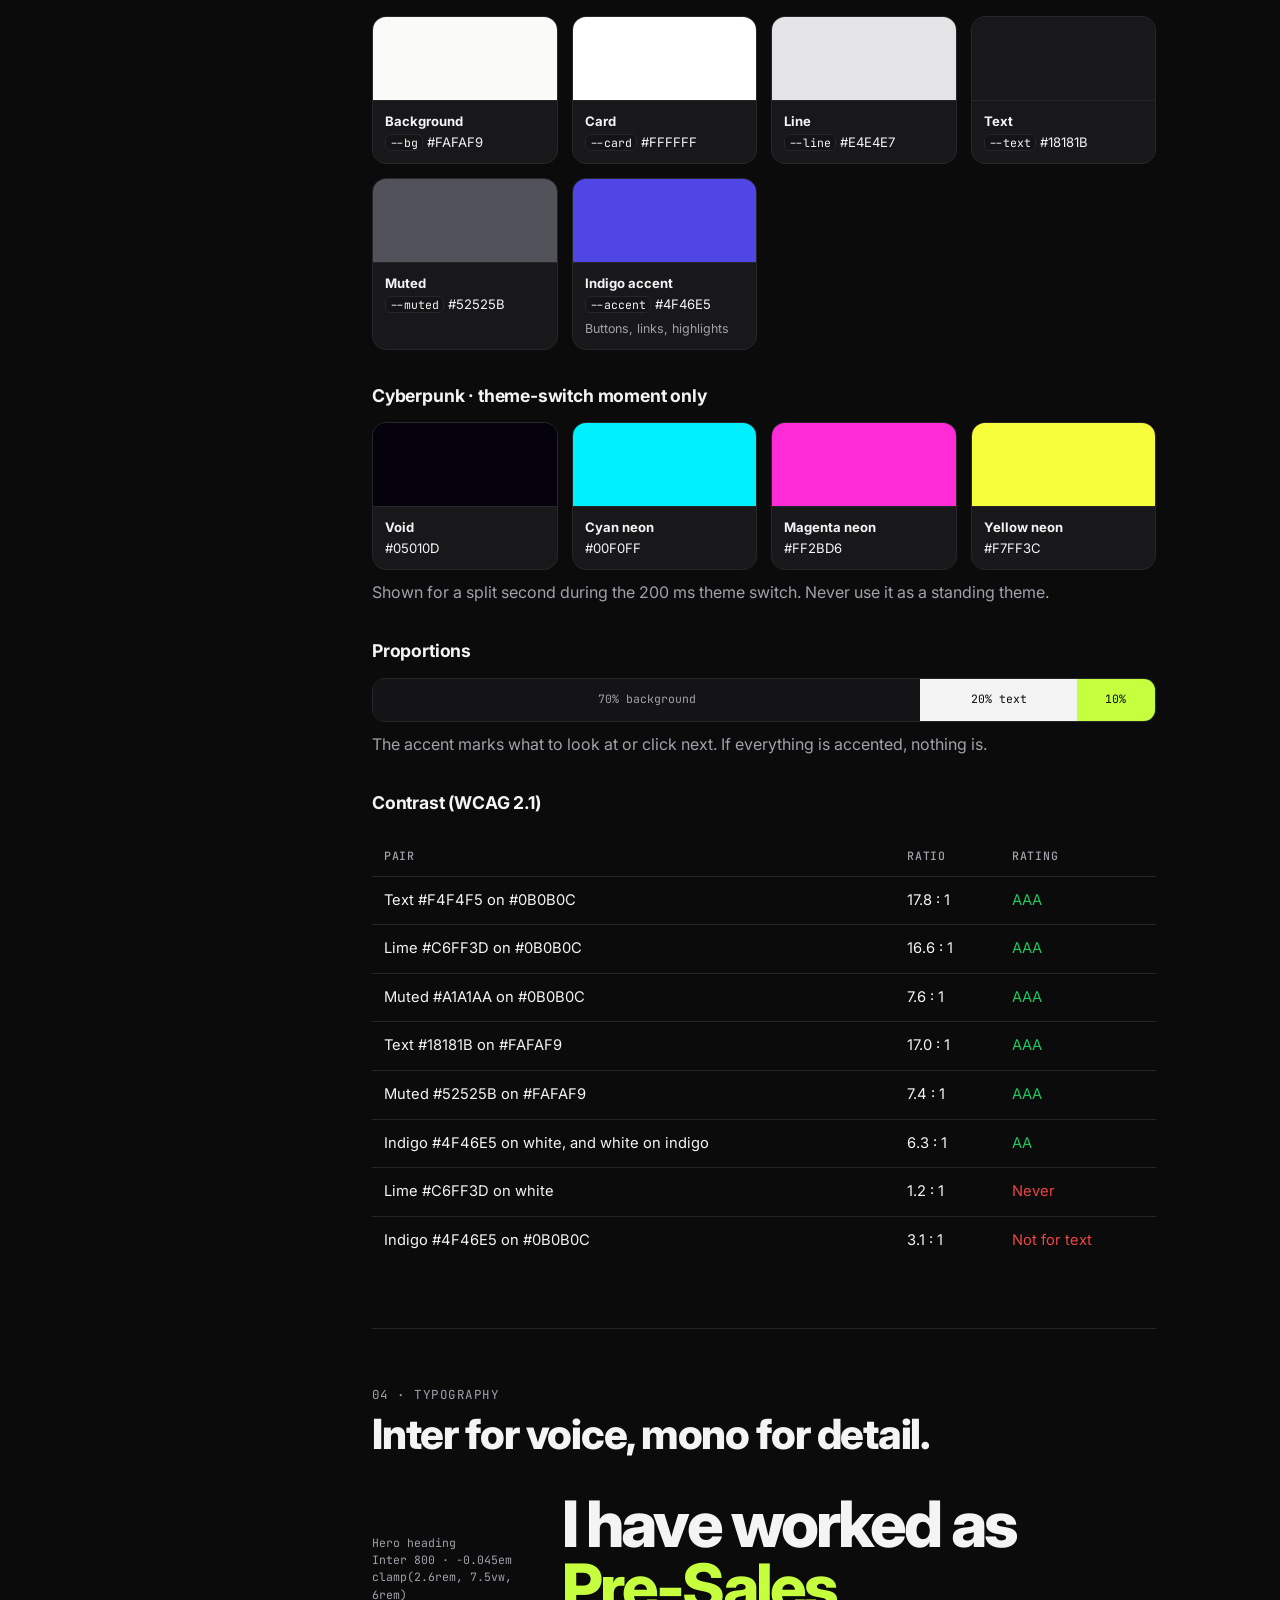
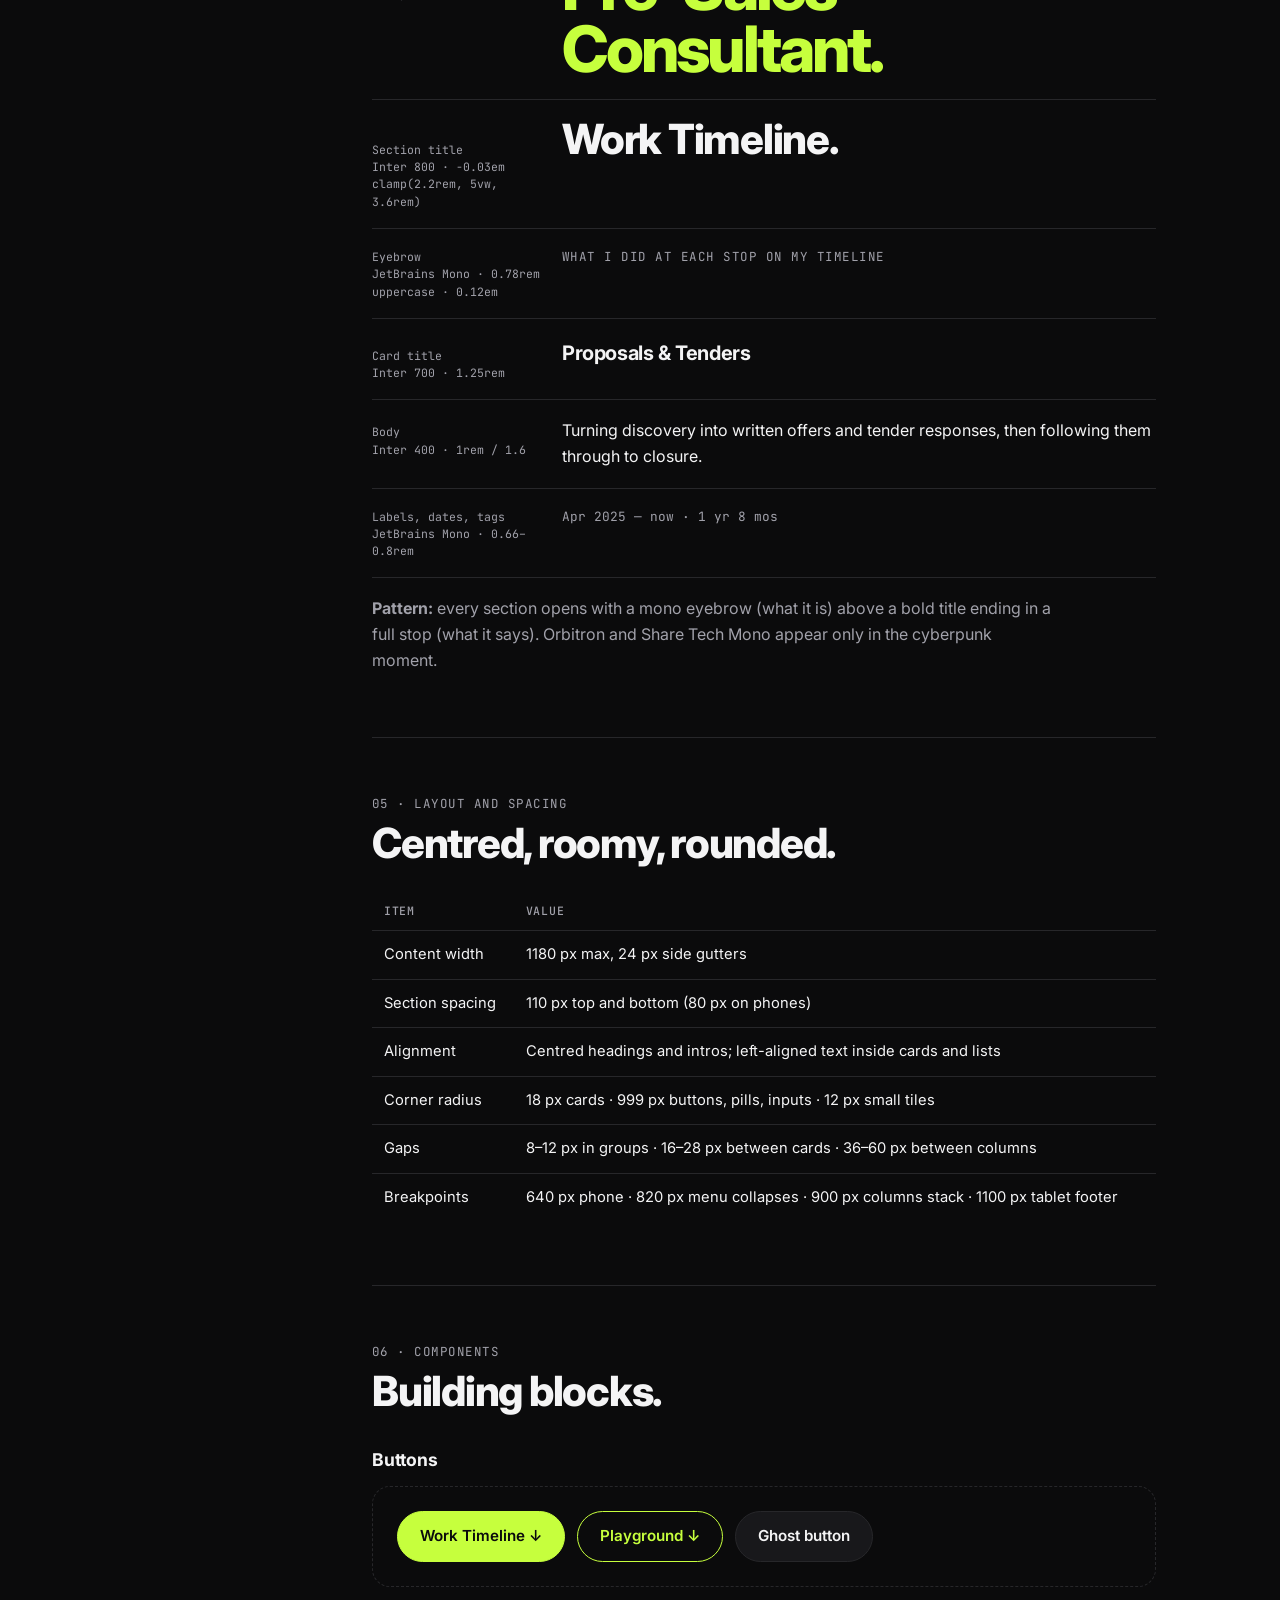
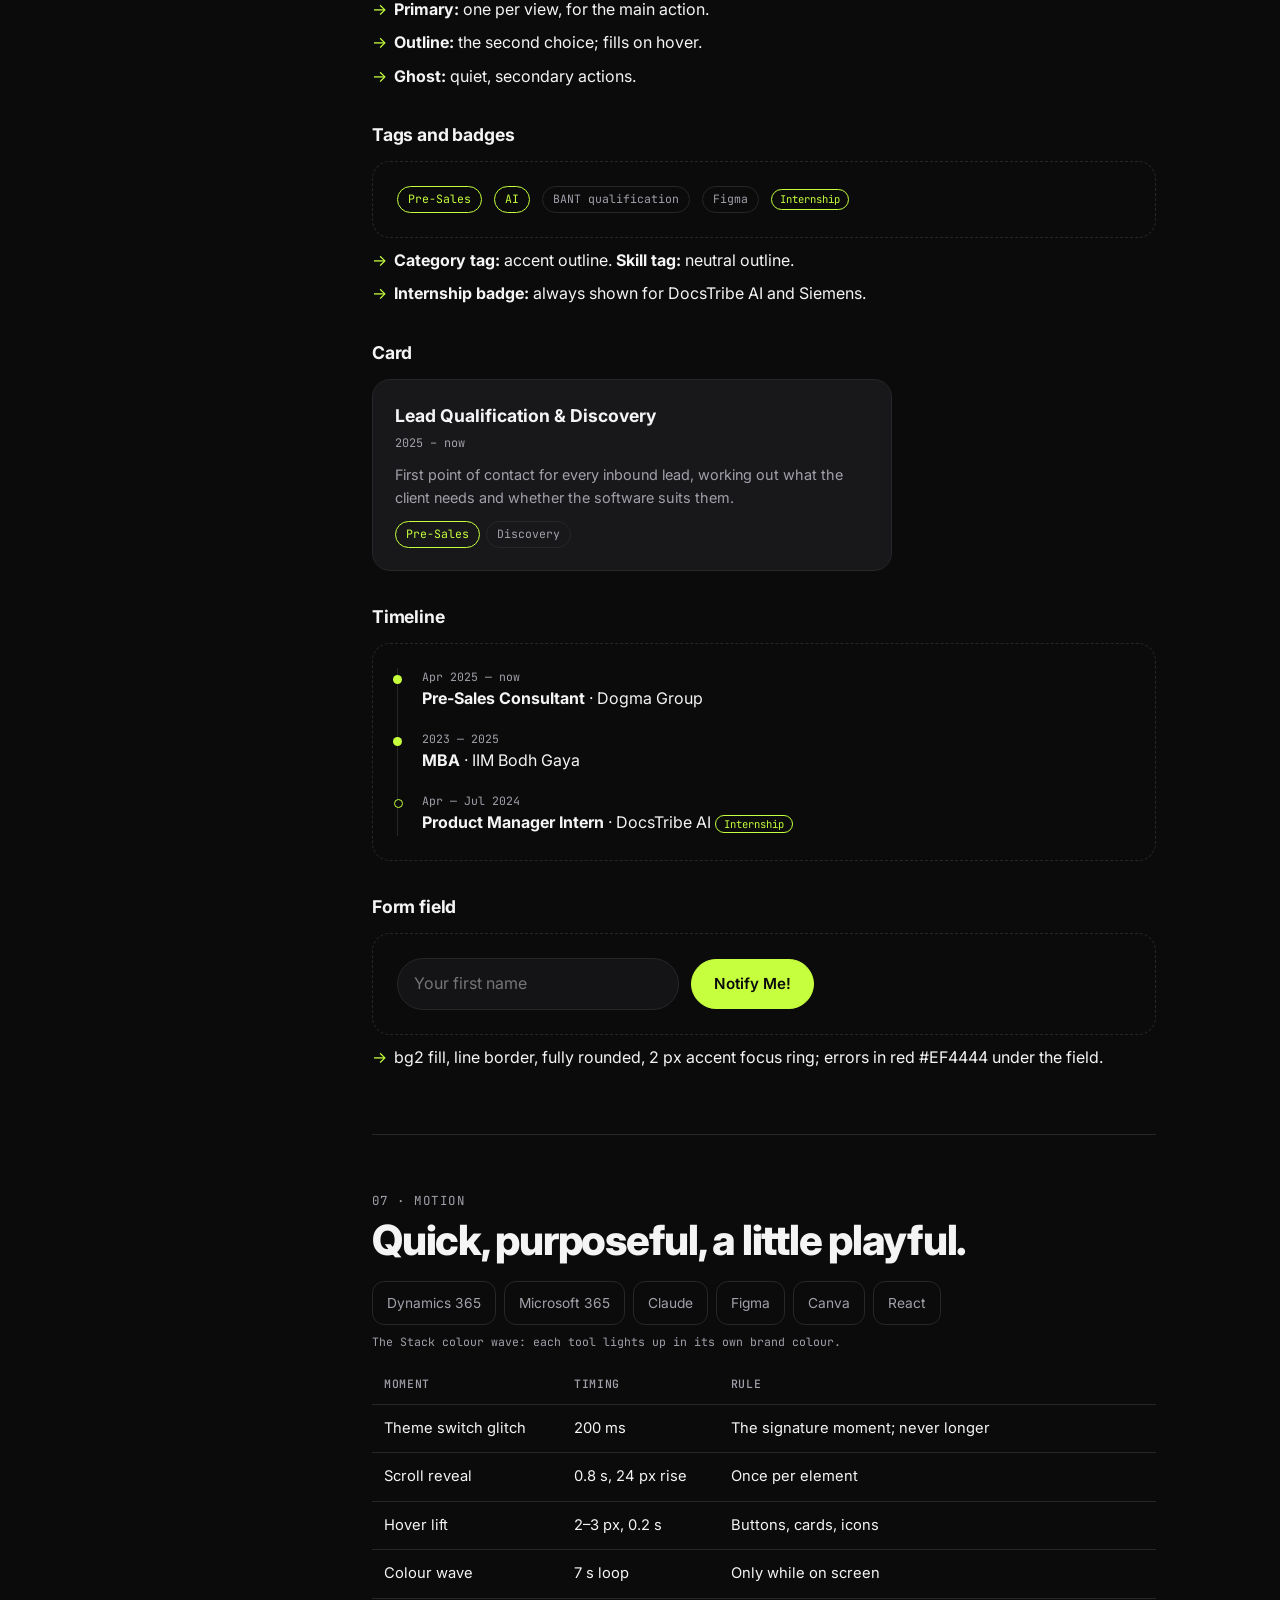
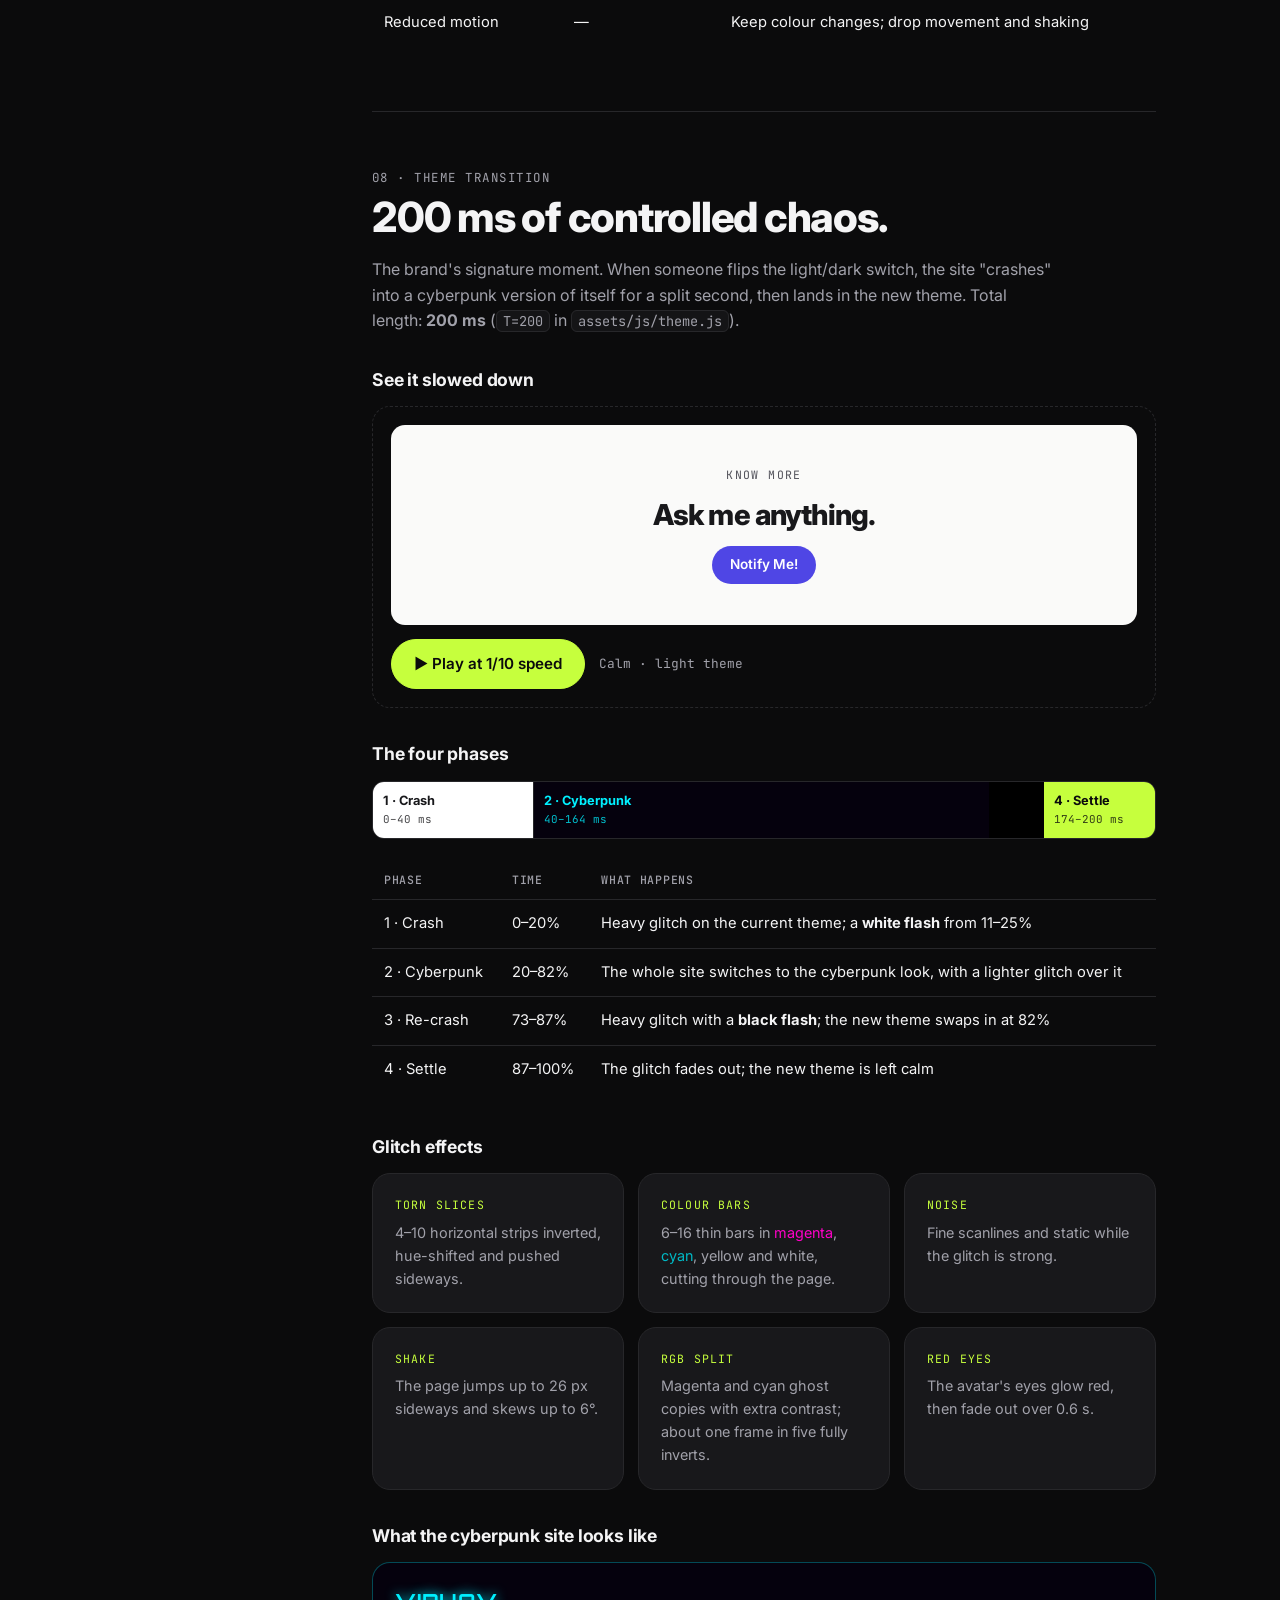
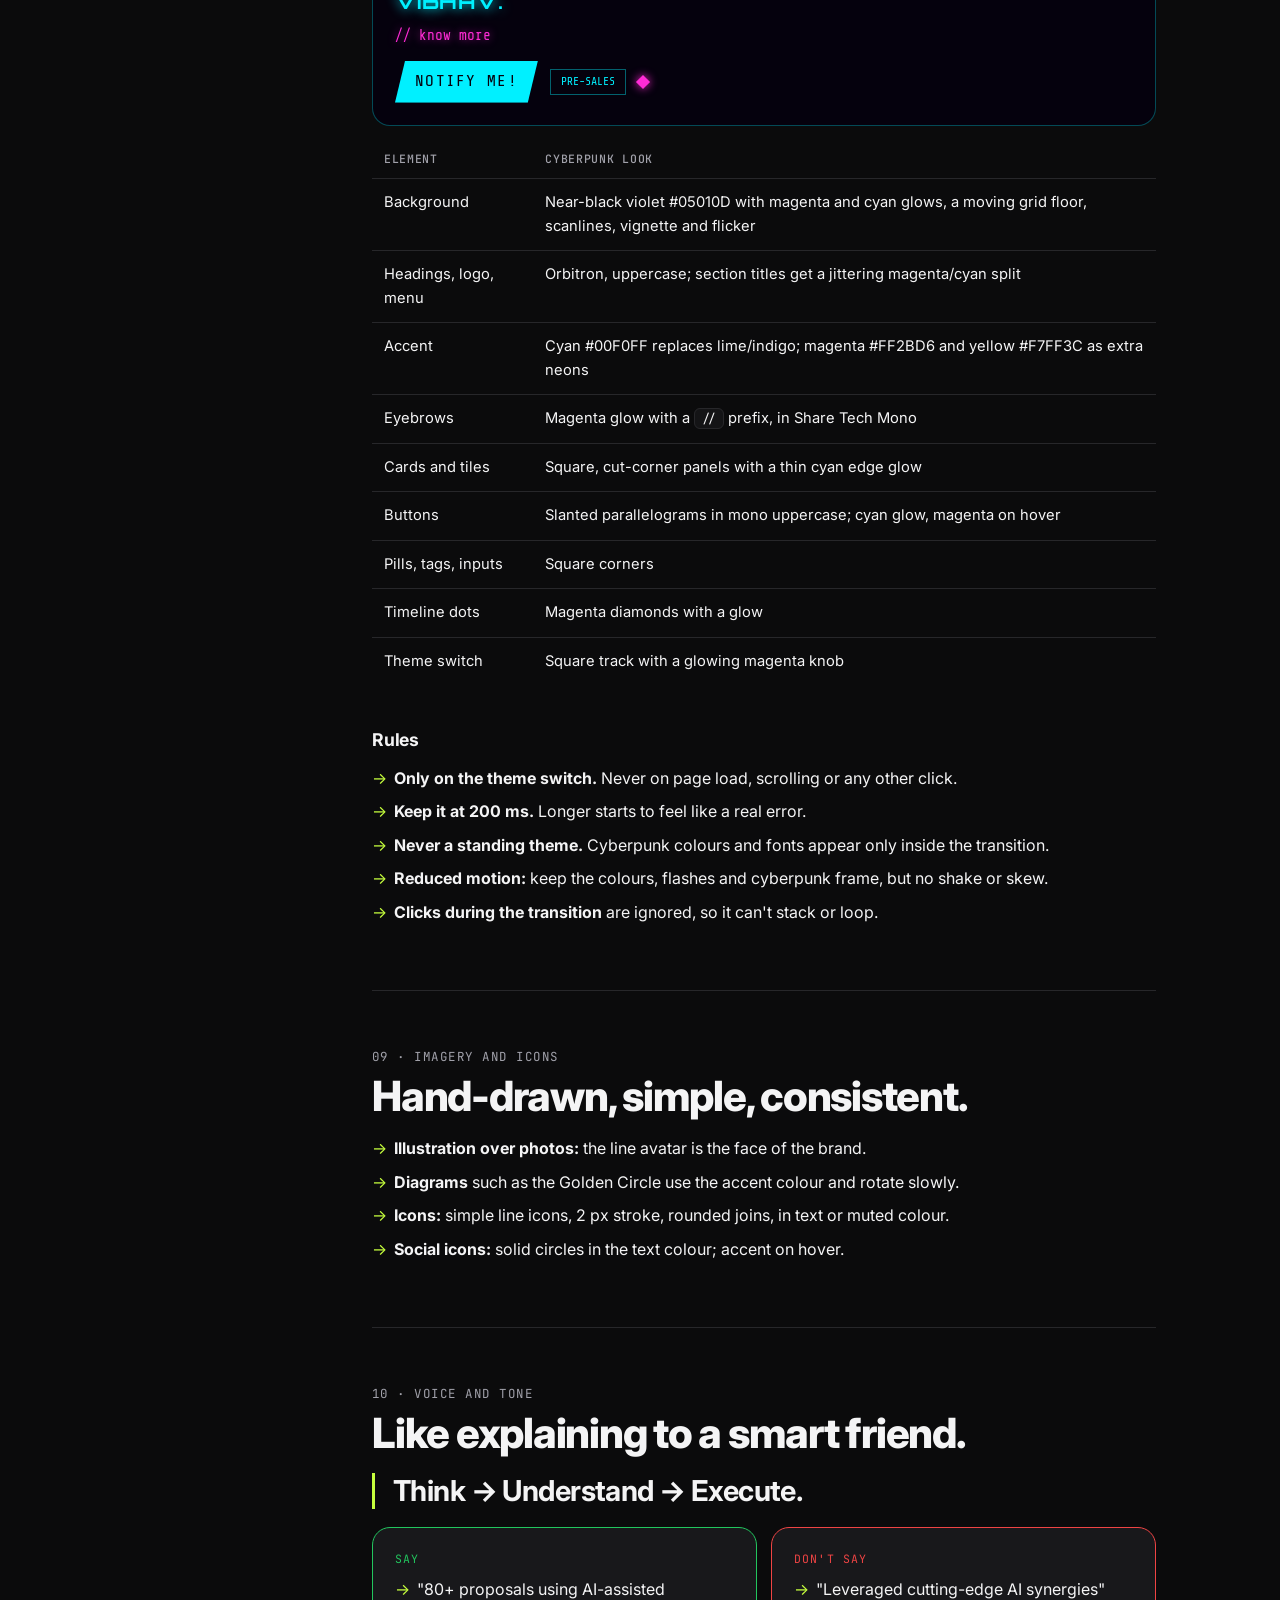
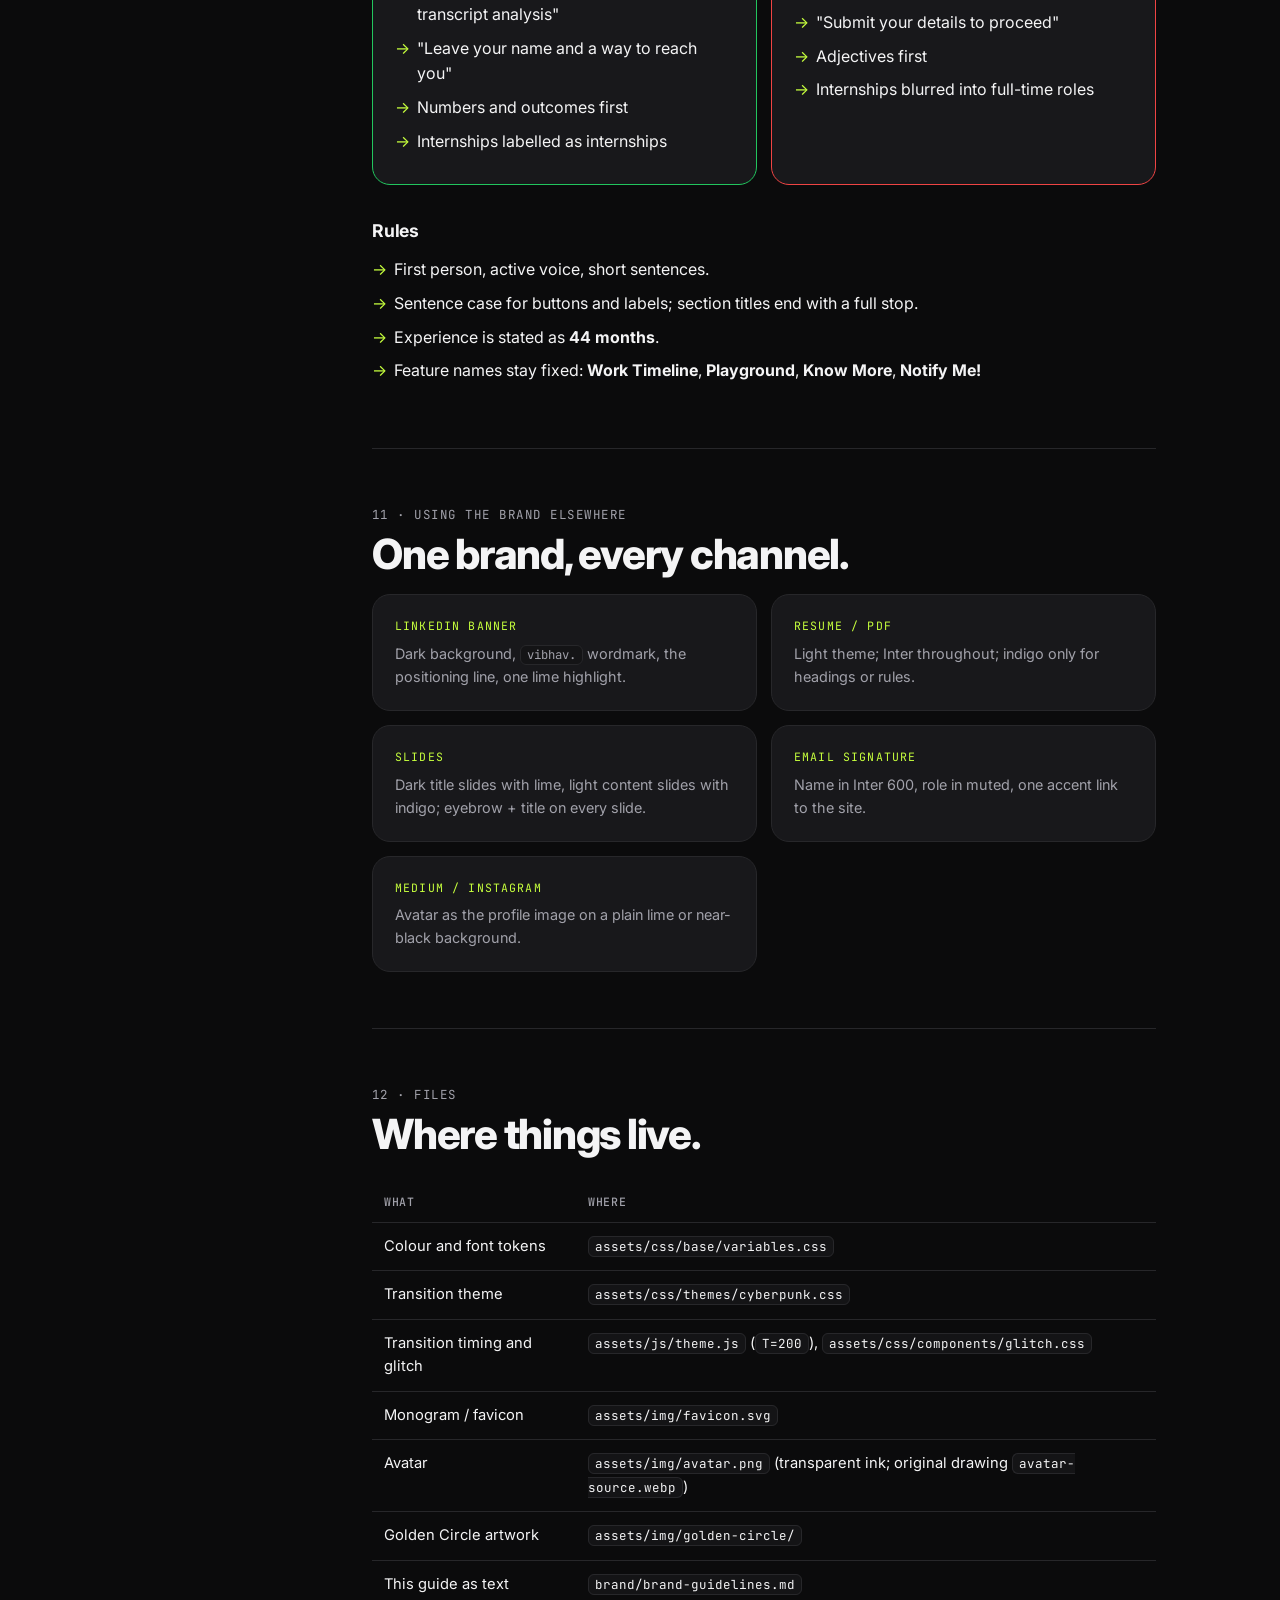
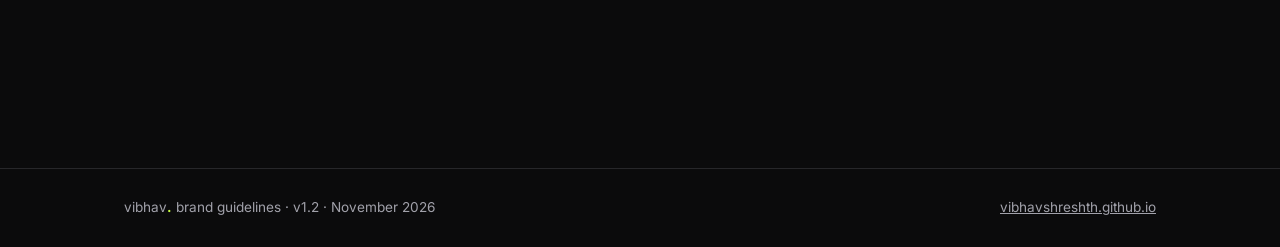
==== commit 89453039: "New hand-drawn avatar Transparent ink version (avatar.png) works in light and dark; original drawing" ====
--- a/brand/brand-guidelines.html
+++ b/brand/brand-guidelines.html
@@ -269,7 +269,7 @@
           <div><div class="logo-stage on-dark"><span class="big-wm">vibhav<b>.</b></span></div><p class="cap">Primary wordmark on dark</p></div>
           <div><div class="logo-stage on-light"><span class="big-wm">vibhav<b>.</b></span></div><p class="cap">Primary wordmark on light</p></div>
           <div><div class="logo-stage on-light"><div class="mono-mark">V</div></div><p class="cap">Monogram · favicon and app icon</p></div>
-          <div><div class="logo-stage" style="background:var(--card)"><img class="avatar auto" src="../assets/img/avatar.png" width="526" height="523" alt="Illustrated line portrait of Vibhav Shreshth"></div><p class="cap">Avatar · inverted in dark mode</p></div>
+          <div><div class="logo-stage" style="background:var(--card)"><img class="avatar auto" src="../assets/img/avatar.png" width="648" height="814" alt="Illustrated line portrait of Vibhav Shreshth"></div><p class="cap">Avatar · inverted in dark mode</p></div>
         </div>
         <ul class="list" style="margin-top:18px">
           <li><b>Wordmark:</b> <code>vibhav.</code> in lowercase, Inter 800, letter-spacing −0.04em; the full stop takes the accent colour.</li>
@@ -541,7 +541,7 @@
           <tr><td>Transition theme</td><td><code>assets/css/themes/cyberpunk.css</code></td></tr>
           <tr><td>Transition timing and glitch</td><td><code>assets/js/theme.js</code> (<code>T=200</code>), <code>assets/css/components/glitch.css</code></td></tr>
           <tr><td>Monogram / favicon</td><td><code>assets/img/favicon.svg</code></td></tr>
-          <tr><td>Avatar</td><td><code>assets/img/avatar.png</code> (original <code>avatar.jpg</code>)</td></tr>
+          <tr><td>Avatar</td><td><code>assets/img/avatar.png</code> (transparent ink; original drawing <code>avatar-source.webp</code>)</td></tr>
           <tr><td>Golden Circle artwork</td><td><code>assets/img/golden-circle/</code></td></tr>
           <tr><td>This guide as text</td><td><code>brand/brand-guidelines.md</code></td></tr>
         </table></div>
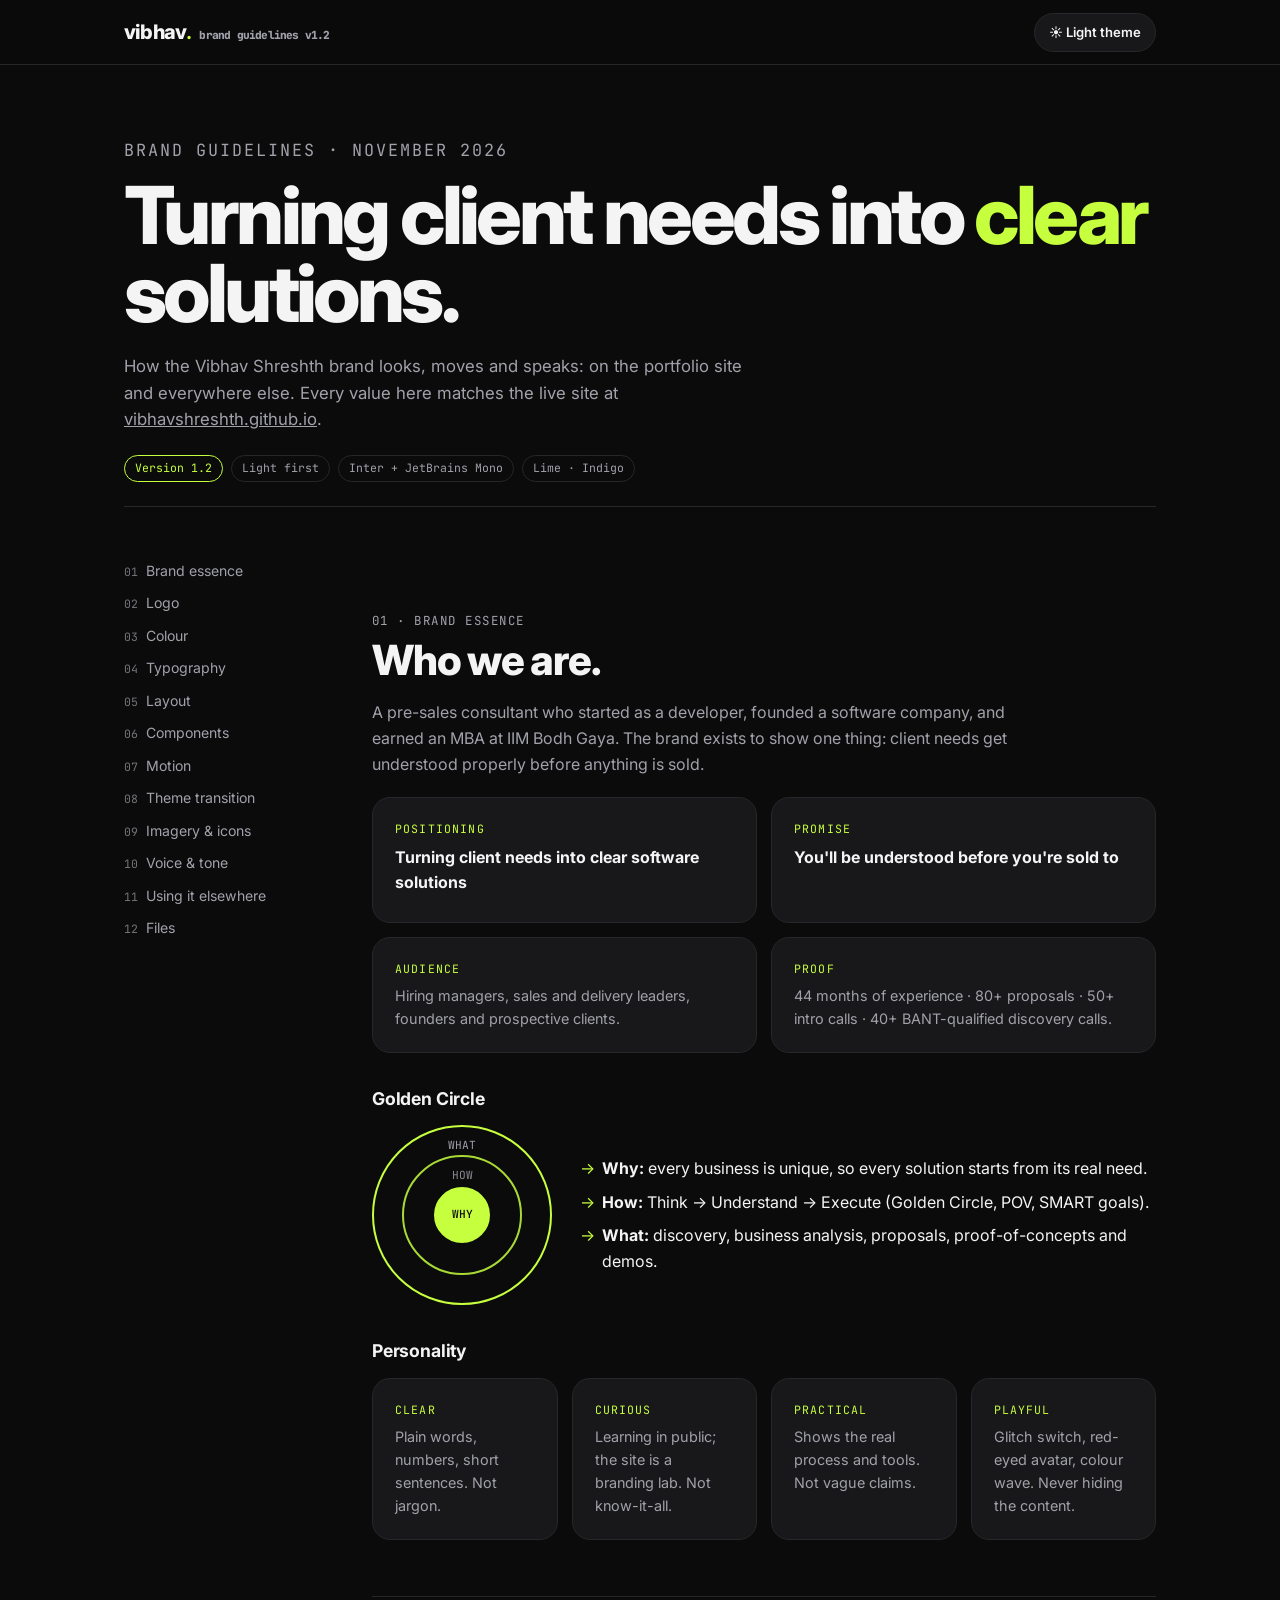
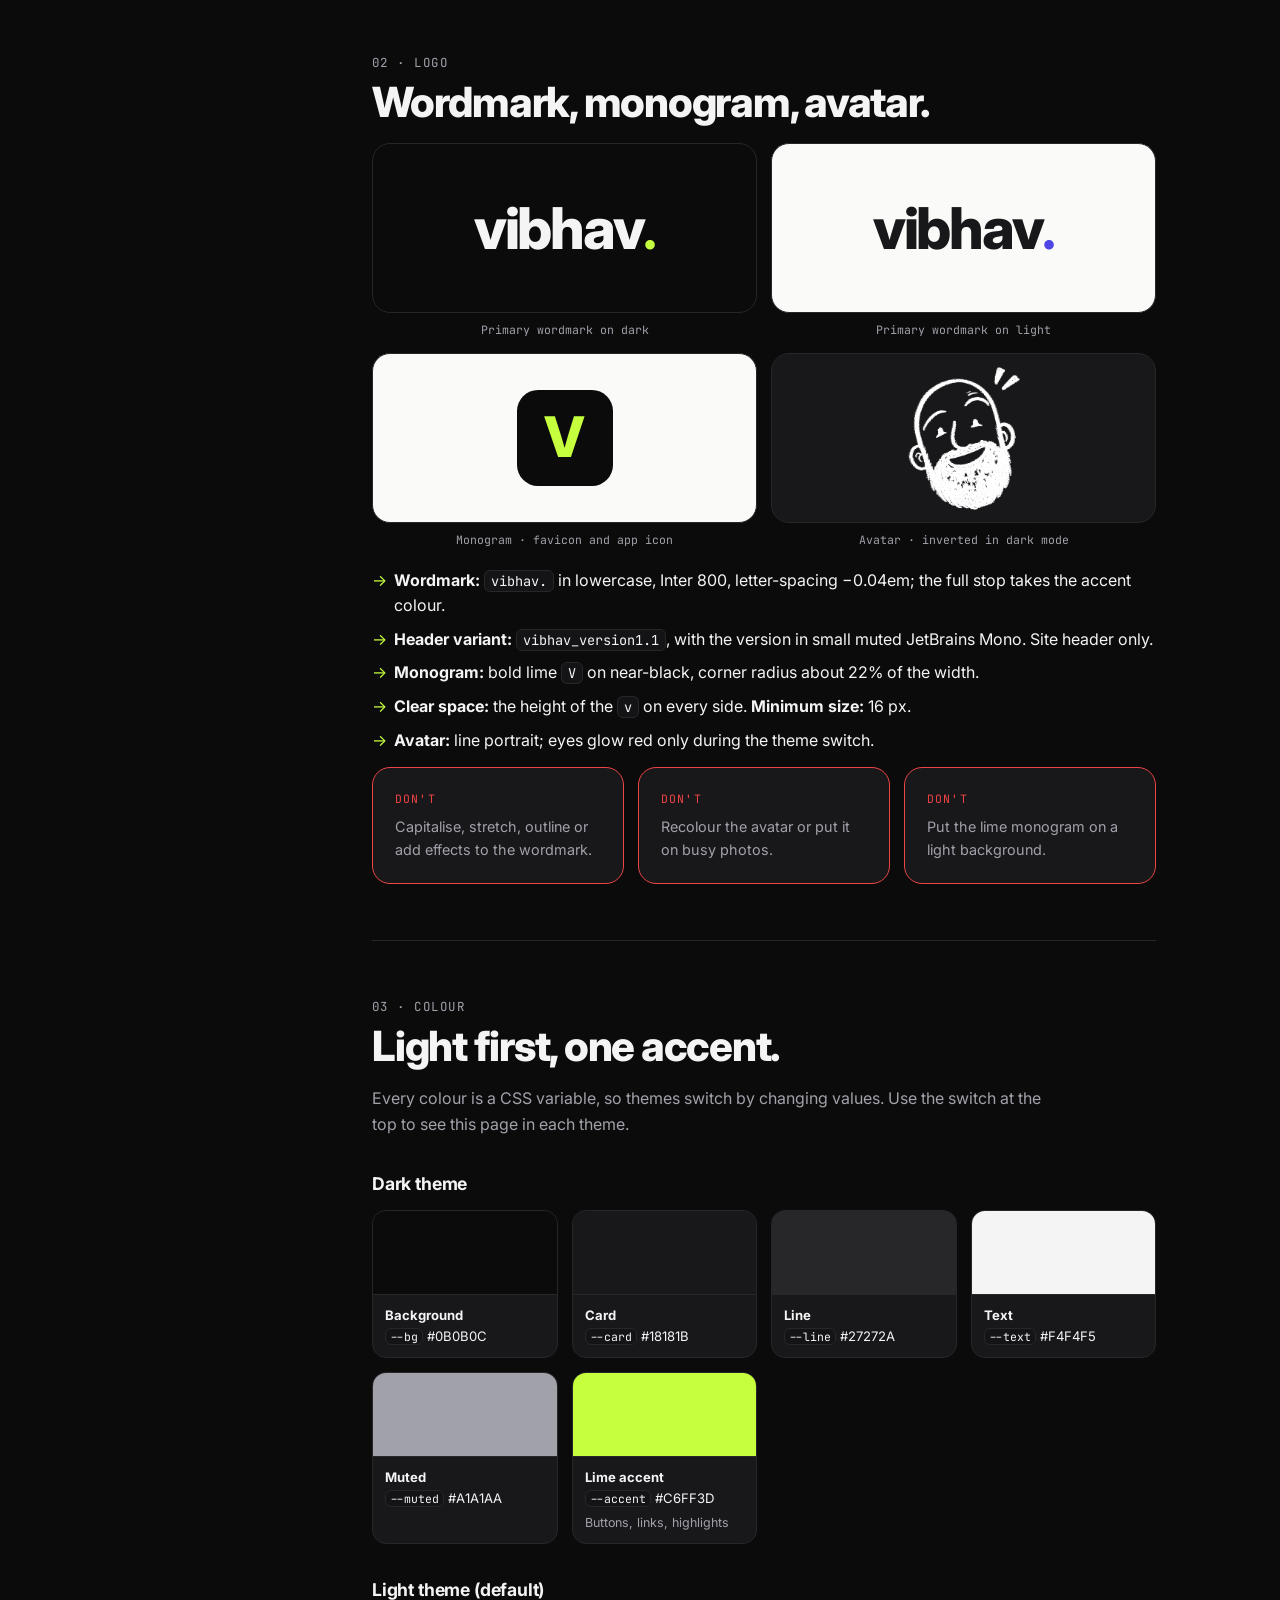
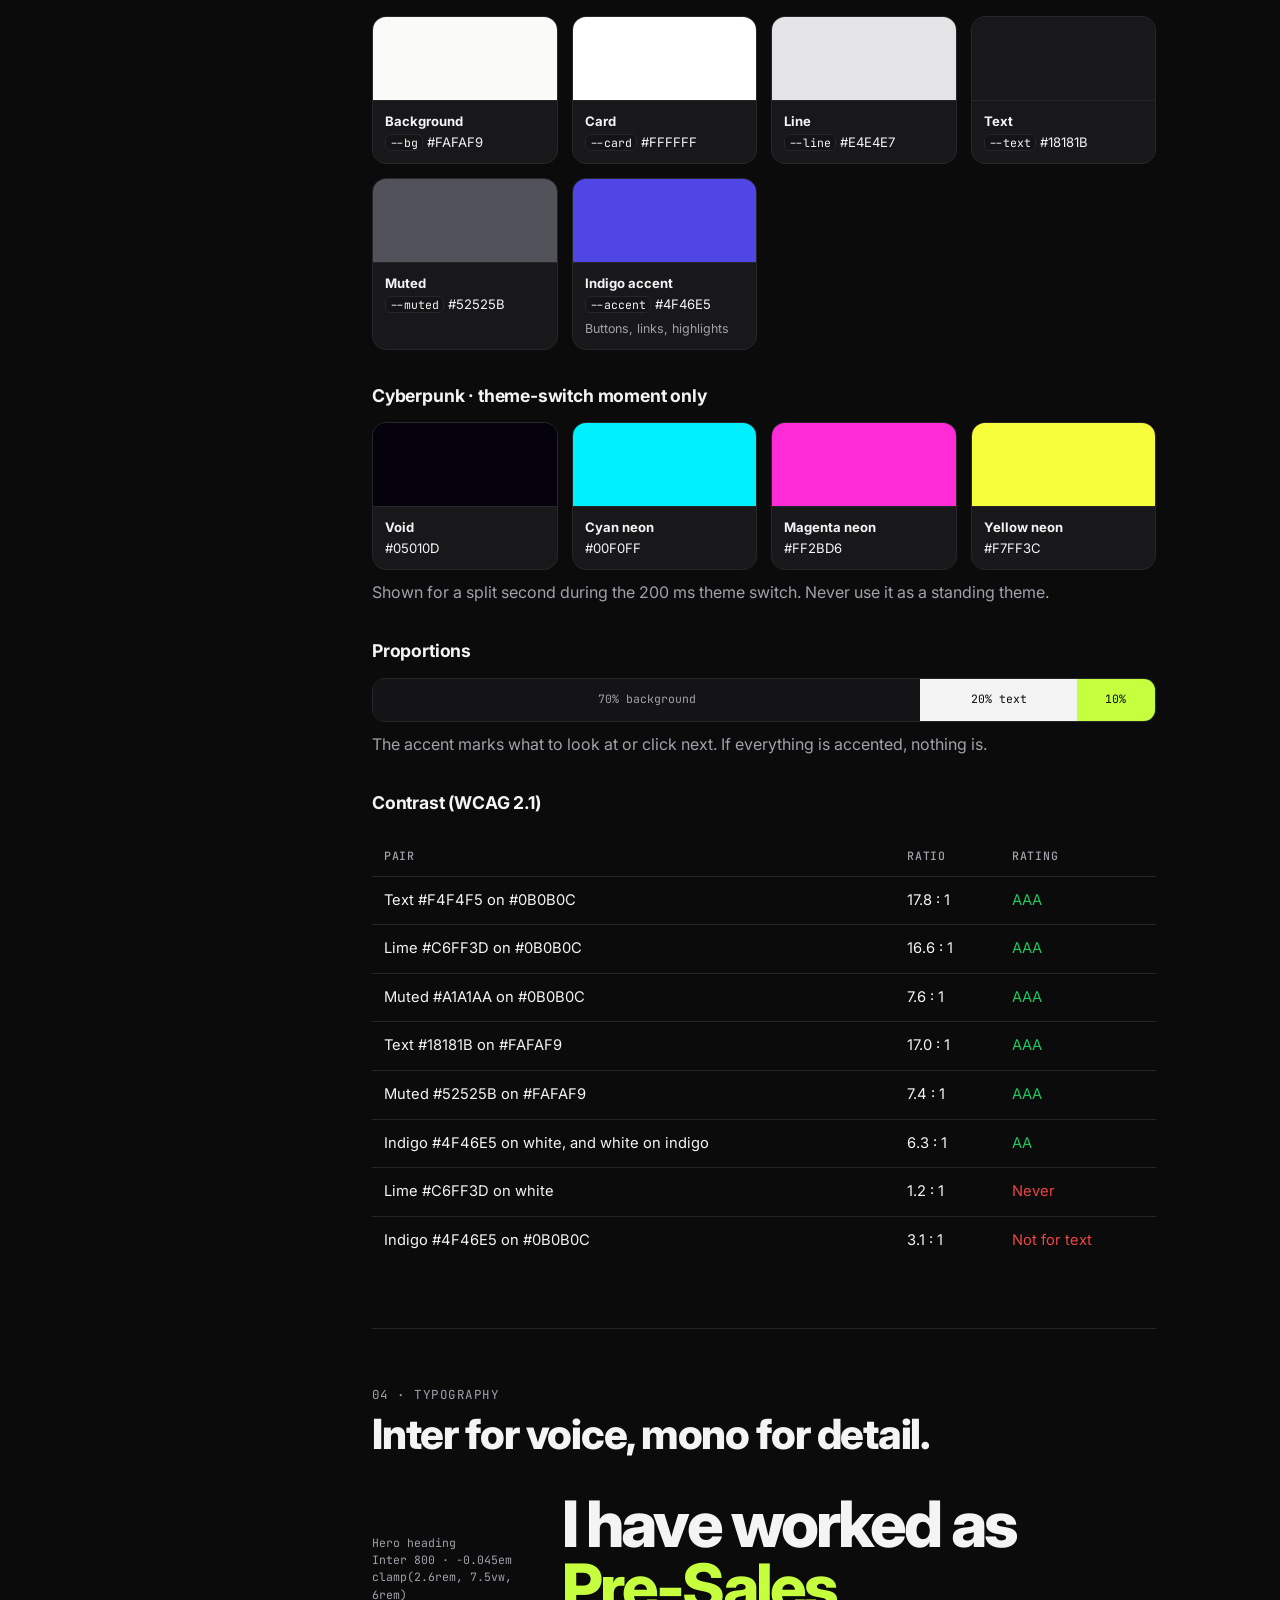
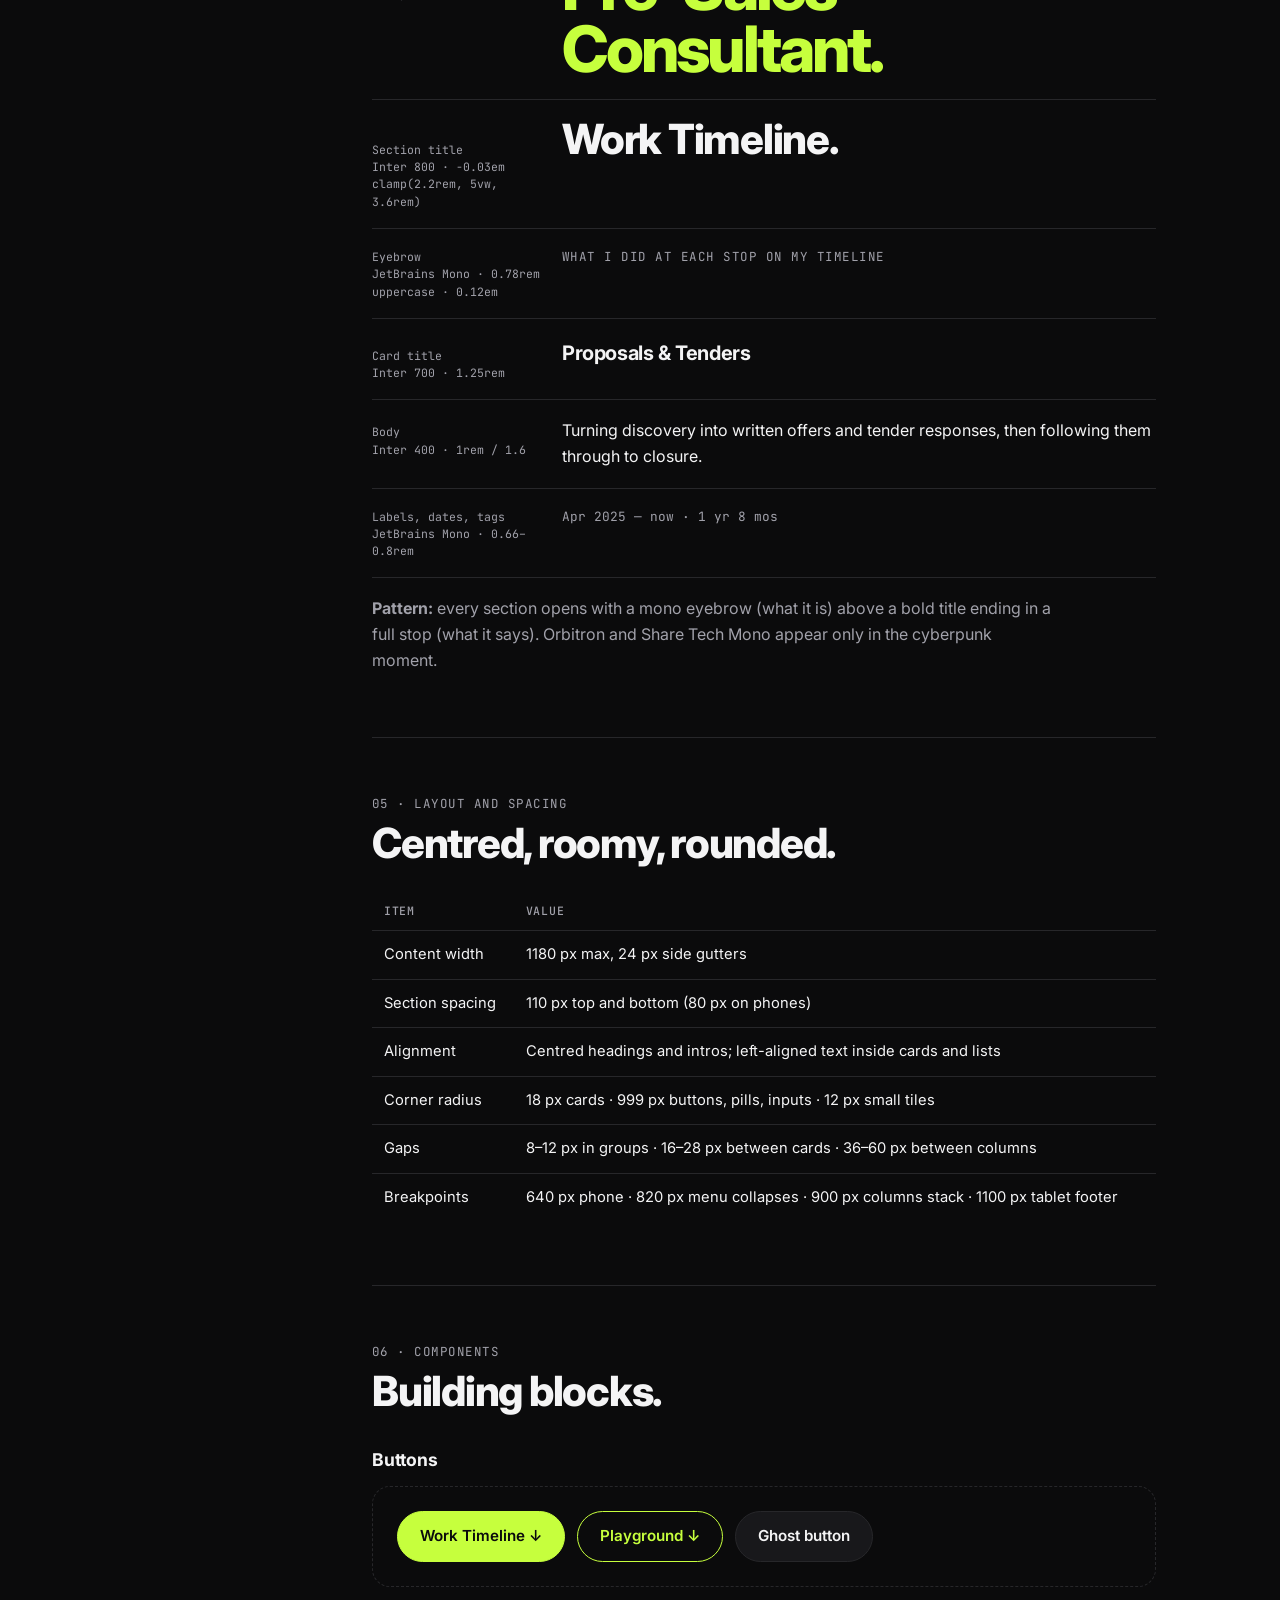
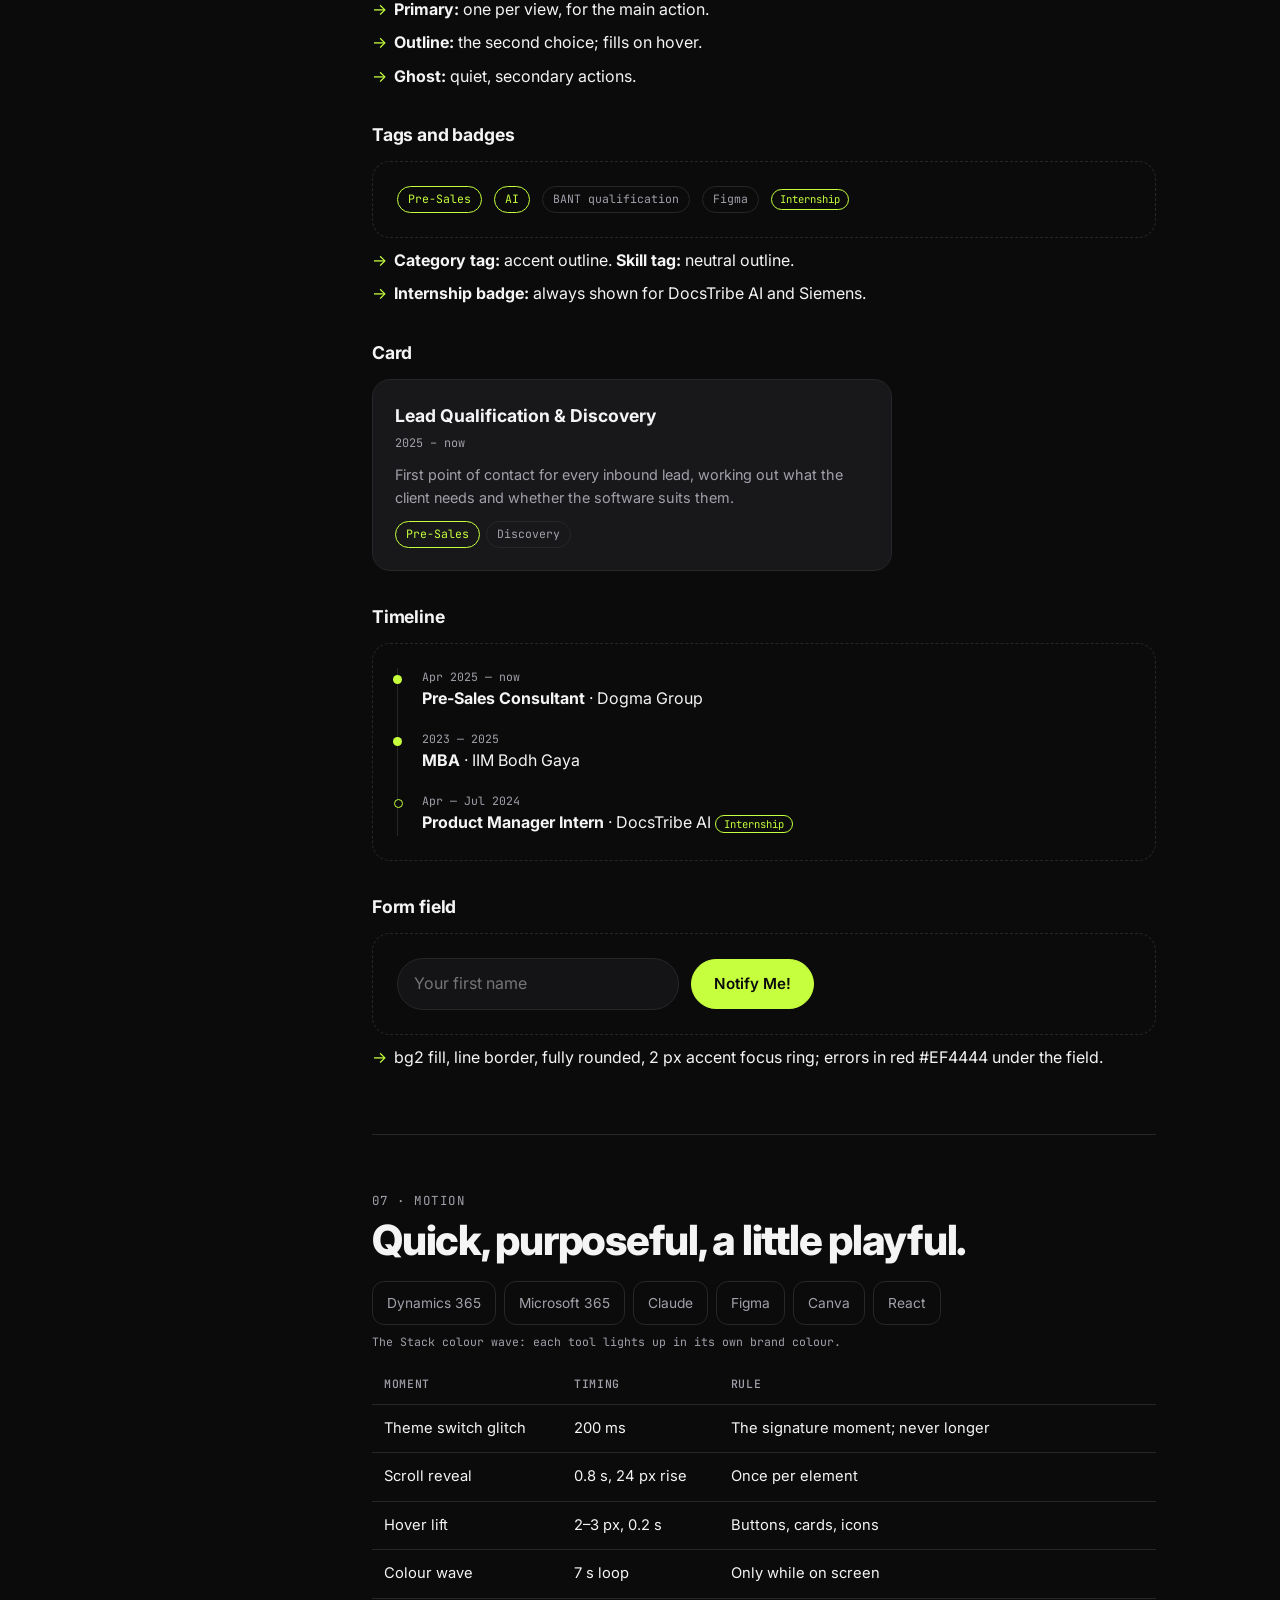
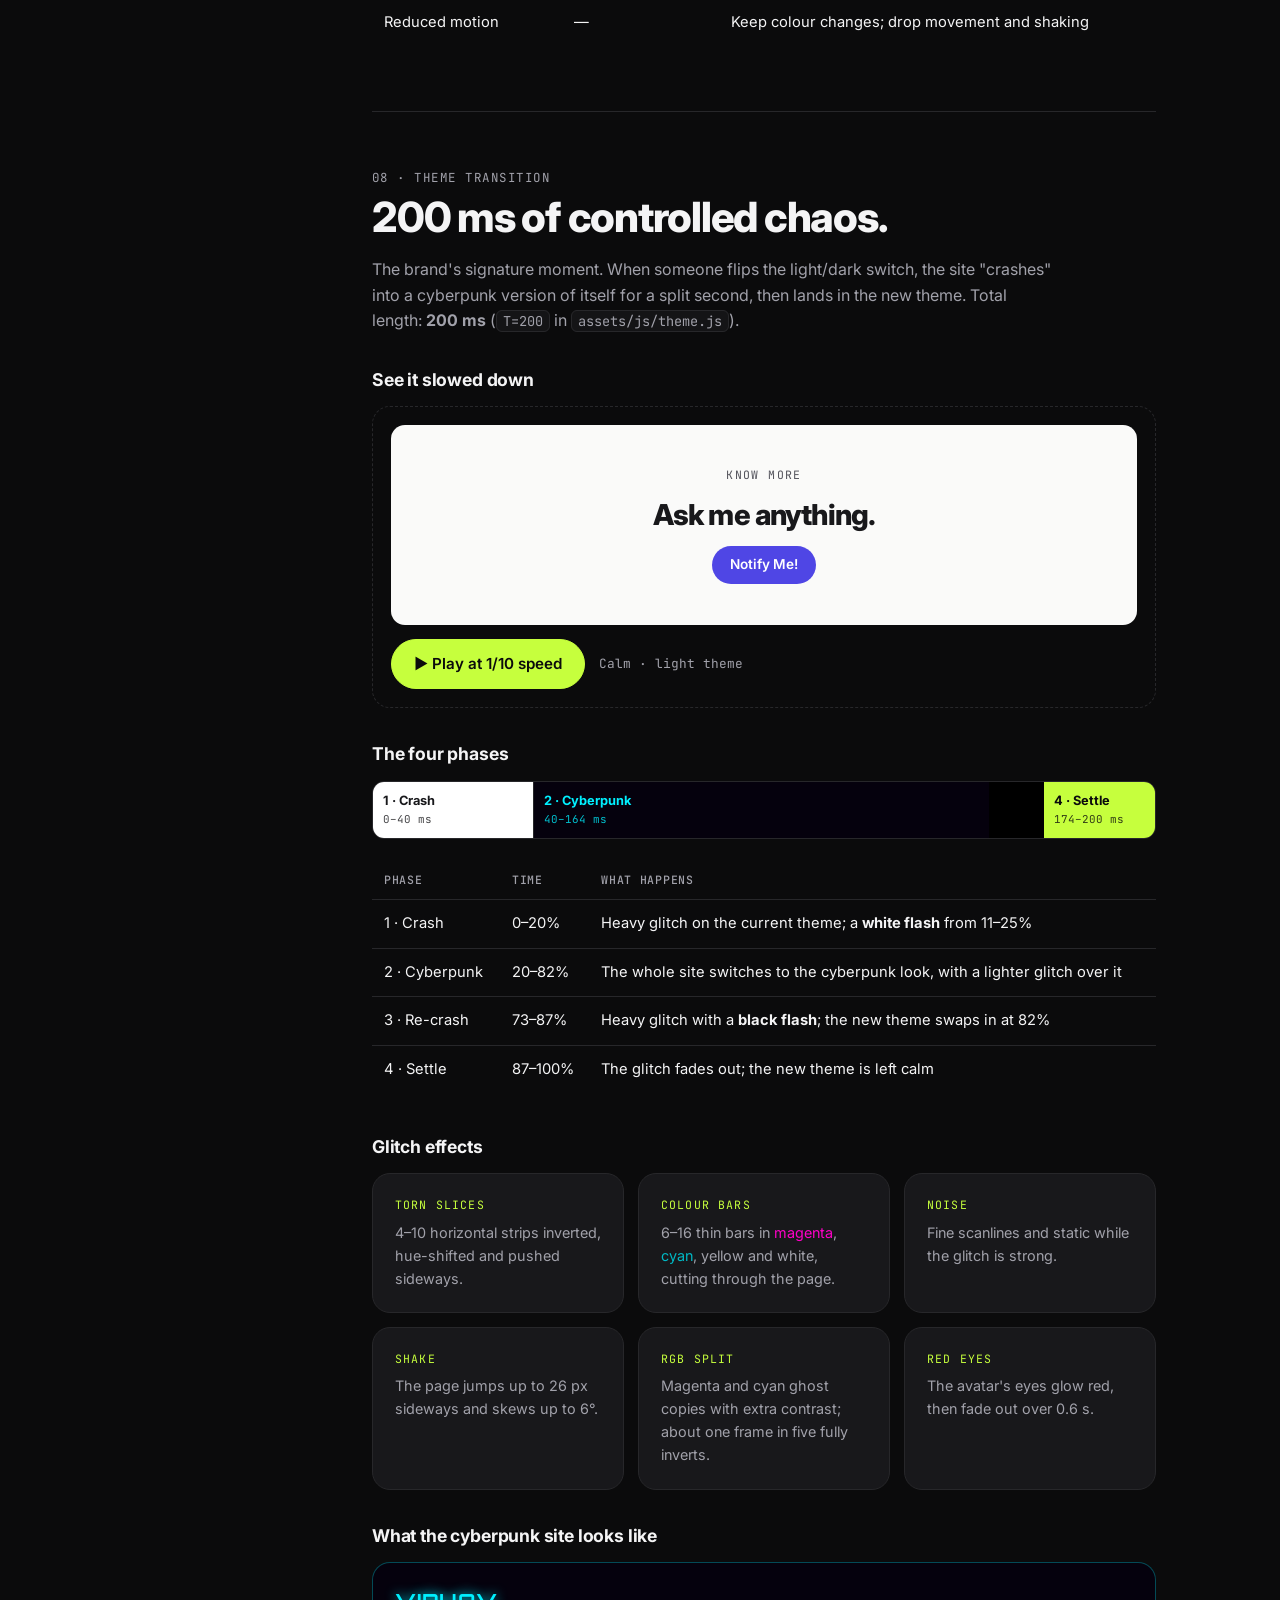
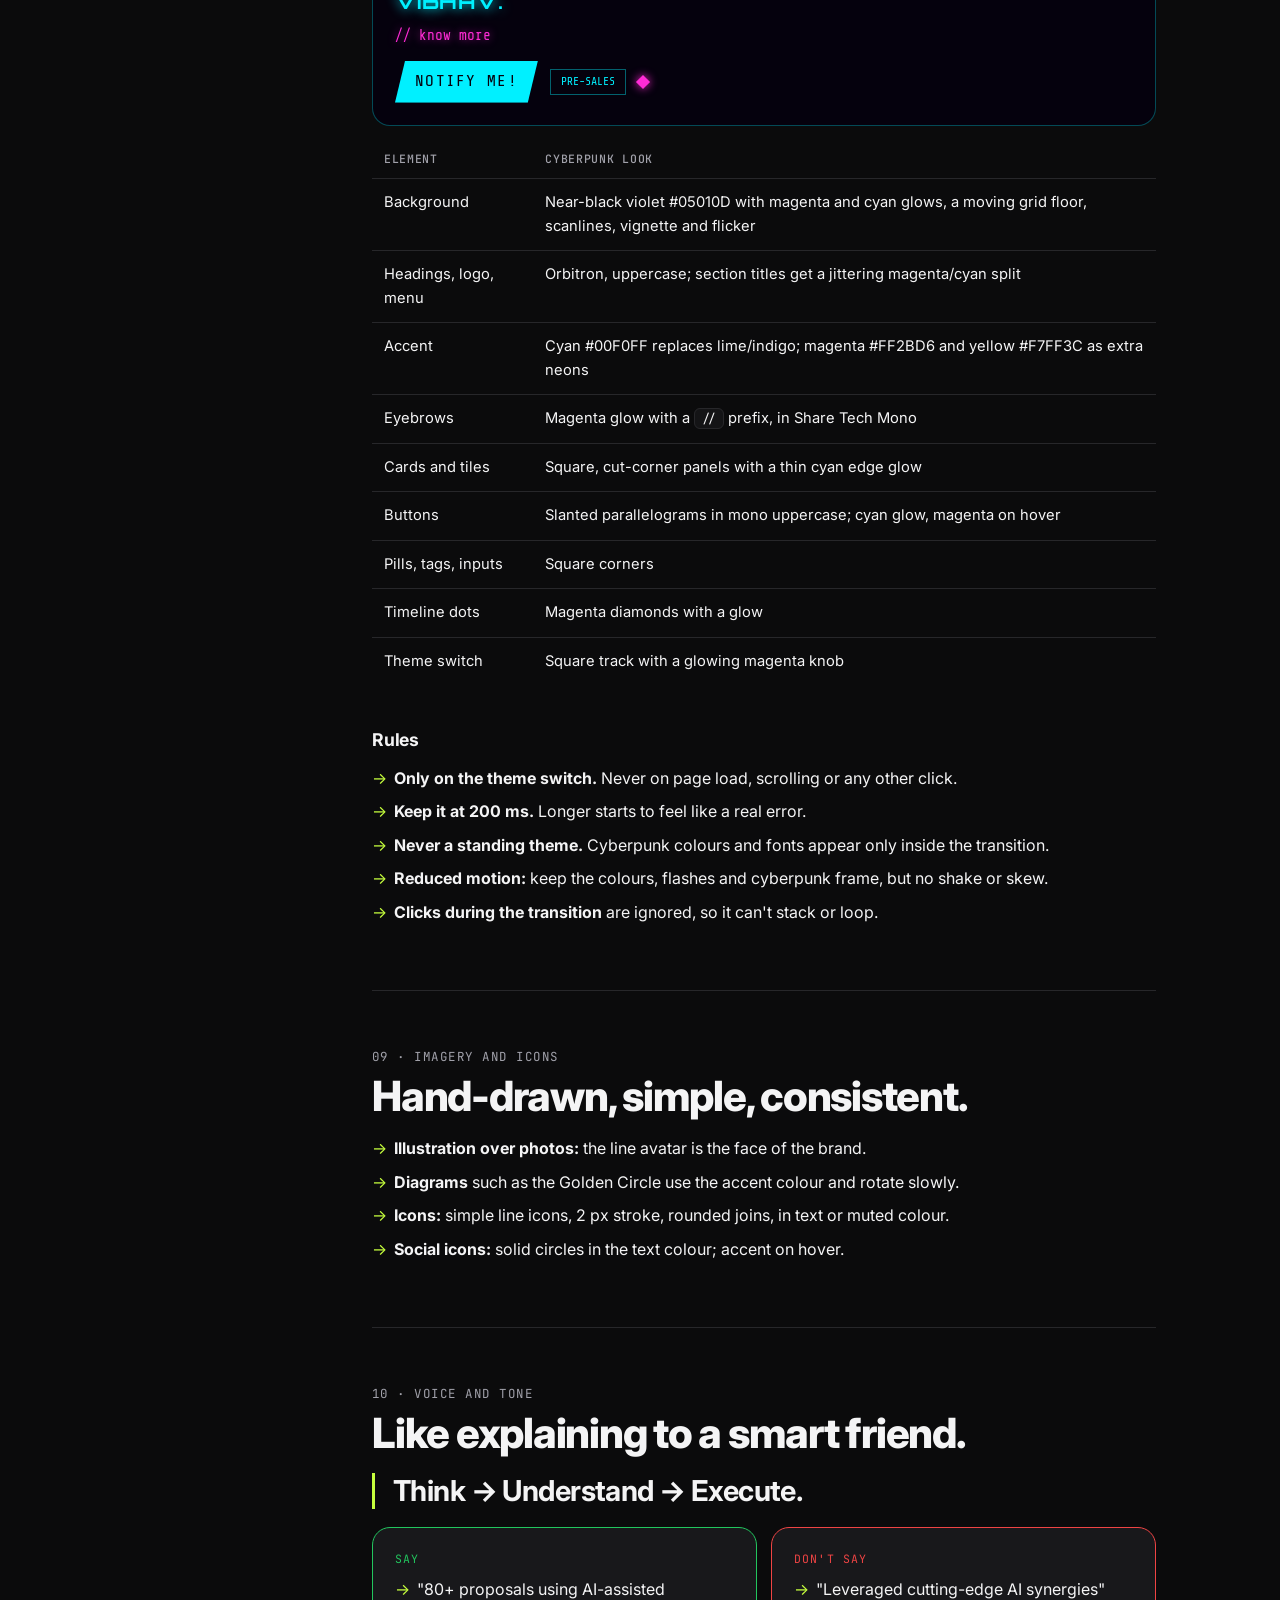
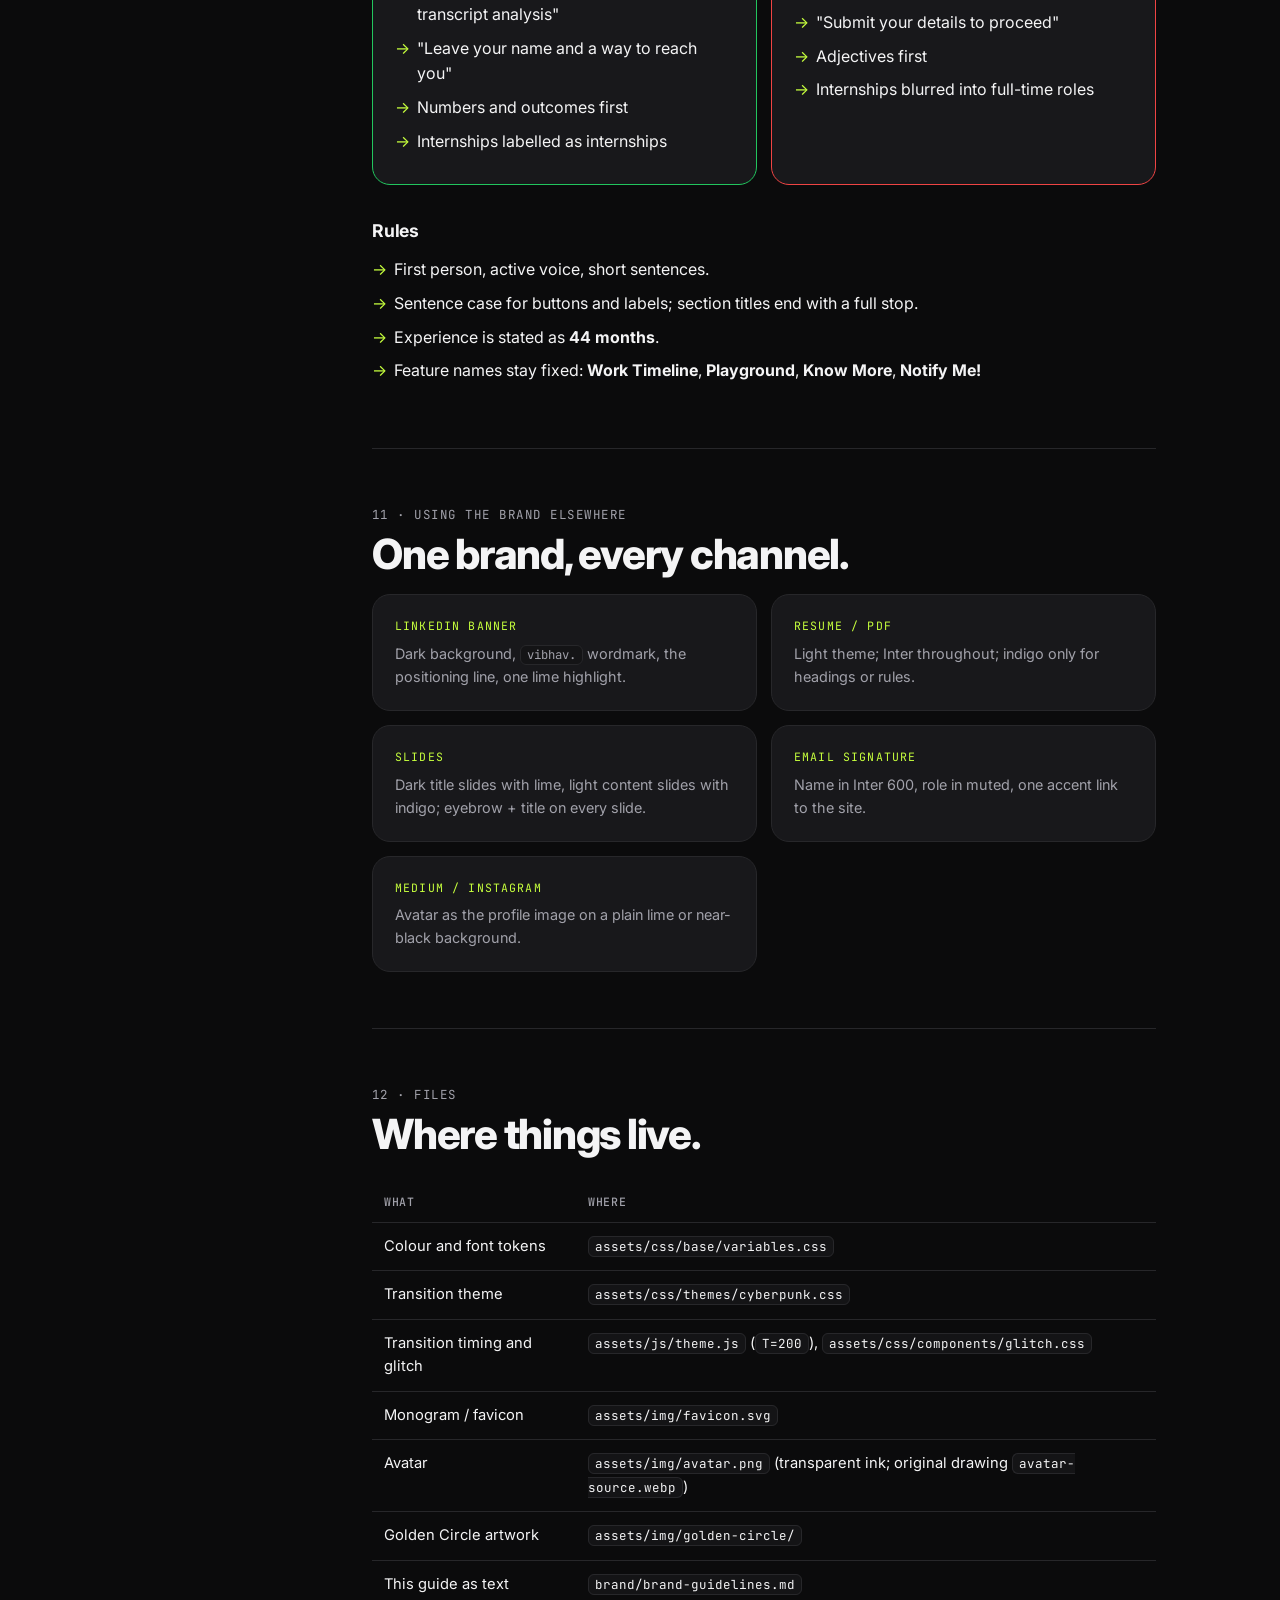
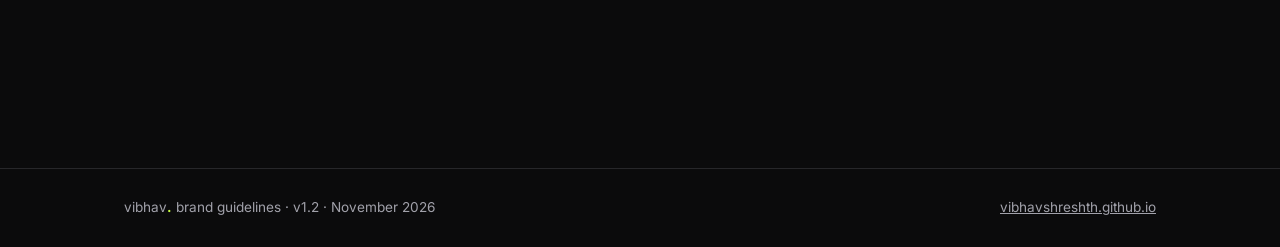
==== commit 652764f2: "Light theme by default, head-triggered glitch on every visit, cookie notice parked Every visit start" ====
--- a/brand/brand-guidelines.html
+++ b/brand/brand-guidelines.html
@@ -210,7 +210,7 @@
     <p class="eyebrow">Brand guidelines · November 2026</p>
     <h1>Turning client needs into <em>clear</em> solutions.</h1>
     <p>How the Vibhav Shreshth brand looks, moves and speaks: on the portfolio site and everywhere else. Every value here matches the live site at <a href="https://vibhavshreshth.github.io">vibhavshreshth.github.io</a>.</p>
-    <div class="meta"><span class="tag cat">Version 1.2</span><span class="tag">Dark first</span><span class="tag">Inter + JetBrains Mono</span><span class="tag">Lime · Indigo</span></div>
+    <div class="meta"><span class="tag cat">Version 1.2</span><span class="tag">Light first</span><span class="tag">Inter + JetBrains Mono</span><span class="tag">Lime · Indigo</span></div>
   </div>
 
   <div class="layout">
@@ -288,10 +288,10 @@
       <!-- 03 -->
       <section id="colour">
         <p class="eyebrow">03 · Colour</p>
-        <h2>Dark first, one accent.</h2>
+        <h2>Light first, one accent.</h2>
         <p class="lead">Every colour is a CSS variable, so themes switch by changing values. Use the switch at the top to see this page in each theme.</p>
 
-        <h3>Dark theme (default)</h3>
+        <h3>Dark theme</h3>
         <div class="grid g4">
           <div class="swatch"><div class="chip" style="background:#0b0b0c"></div><div><b>Background</b><code>--bg</code> #0B0B0C</div></div>
           <div class="swatch"><div class="chip" style="background:#18181b"></div><div><b>Card</b><code>--card</code> #18181B</div></div>
@@ -301,7 +301,7 @@
           <div class="swatch"><div class="chip" style="background:#c6ff3d"></div><div><b>Lime accent</b><code>--accent</code> #C6FF3D<span>Buttons, links, highlights</span></div></div>
         </div>
 
-        <h3>Light theme</h3>
+        <h3>Light theme (default)</h3>
         <div class="grid g4">
           <div class="swatch"><div class="chip" style="background:#fafaf9"></div><div><b>Background</b><code>--bg</code> #FAFAF9</div></div>
           <div class="swatch"><div class="chip" style="background:#ffffff"></div><div><b>Card</b><code>--card</code> #FFFFFF</div></div>
